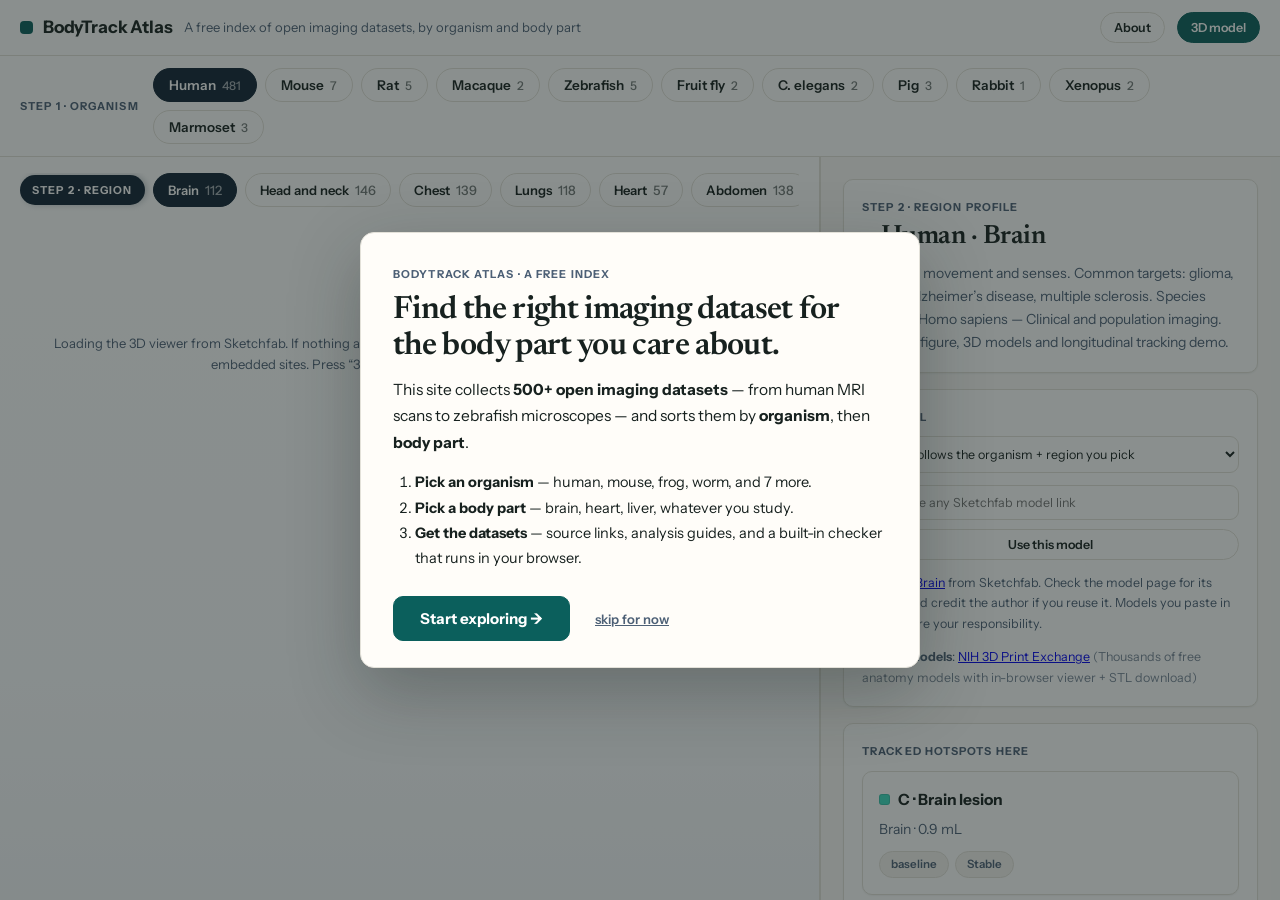
==== index.html @ 2758f4ba "Welcome intro with Next flow + de-AI design: flat paper theme, no glass/glow, plain-language copy" ====
<!DOCTYPE html>
<html lang="en">
<head>
<meta charset="utf-8">
<meta name="viewport" content="width=device-width, initial-scale=1, viewport-fit=cover">
<title>BodyTrack Atlas — Cross-species anatomy-linked index of open imaging datasets</title>
<link rel="preconnect" href="https://fonts.googleapis.com">
<link rel="preconnect" href="https://fonts.gstatic.com" crossorigin>
<link href="https://fonts.googleapis.com/css2?family=Instrument+Sans:wght@400;500;600;700&family=Newsreader:opsz,wght@6..72,500;6..72,600&display=swap" rel="stylesheet">
<style>
:root{--bg:#faf9f7;--panel:#ffffff;--panel-2:#f4f3ef;--ink:#17211f;--muted:#4d6076;--line:#e3e1d9;--line-soft:#efeee8;--a:#0b5f5c;--a-dark:#084745;--amb:#b45309;--amb-bg:#fef3e6;--glass:#ffffff;--shadow:0 1px 2px rgba(20,30,28,.06);--radius:10px;color-scheme:light;box-sizing:border-box}
*{box-sizing:border-box}html,body{height:100%}
body{margin:0;background:var(--bg);color:var(--ink);font:400 15px/1.65 "Instrument Sans",system-ui,-apple-system,sans-serif;-webkit-font-smoothing:antialiased;padding-top:env(safe-area-inset-top,0px);padding-bottom:env(safe-area-inset-bottom,0px)}
.app{height:100%;display:grid;grid-template-columns:minmax(0,1fr) 460px;grid-template-rows:auto auto minmax(0,1fr);grid-template-areas:"bar bar" "org org" "stage side"}
.orgbar{grid-area:org;display:flex;gap:14px;align-items:center;padding:12px 20px;background:var(--panel);border-bottom:1px solid var(--line);overflow-x:auto}
.orgLab{font-size:11px;font-weight:700;letter-spacing:.1em;text-transform:uppercase;color:var(--muted);white-space:nowrap}
.orgBtns{display:flex;gap:8px;flex-wrap:wrap}
.orgBtns button{font-size:13.5px;padding:8px 15px}
.orgBtns button i{font-style:normal;opacity:.6;margin-left:6px;font-weight:500;font-size:12px}
.orgBtns button[aria-pressed="true"]{background:#102334;color:#fff;border-color:#102334}
.bar{grid-area:bar;display:flex;align-items:center;gap:12px;padding:12px 20px;border-bottom:1px solid var(--line);background:var(--panel)}
.logo{display:flex;align-items:center;gap:10px;font-weight:700;font-size:1.08rem;letter-spacing:-.01em}
.orb{width:13px;height:13px;border-radius:4px;background:var(--a)}
.sub{color:var(--muted);font-size:13px}.sp{flex:1}
button,select,input,textarea{font:600 12.5px "Instrument Sans",sans-serif;color:var(--ink)}
button{border:1px solid var(--line);background:#fff;padding:7px 13px;border-radius:999px;cursor:pointer;box-shadow:none;transition:border-color .15s,background .15s,box-shadow .15s}
button:hover{border-color:var(--a);box-shadow:0 1px 4px rgba(14,124,123,.15)}button[aria-pressed="true"]{background:var(--a);color:#fff;border-color:var(--a)}
button:focus-visible,input:focus-visible,select:focus-visible,summary:focus-visible{outline:2px solid var(--a);outline-offset:2px}
.stage{grid-area:stage;position:relative;min-height:0;background:linear-gradient(180deg,#ffffff 0%,#fbfcfe 70%,#f4f6f9 100%);border-right:1px solid var(--line)}
#gl{position:absolute;inset:0;width:100%;height:100%;display:block;cursor:grab;touch-action:none}
.hud{position:absolute;z-index:2;left:20px;right:20px;display:flex;gap:8px;flex-wrap:wrap;align-items:center}
.top{top:16px;flex-wrap:nowrap;overflow-x:auto;padding-bottom:6px;scrollbar-width:thin;-webkit-overflow-scrolling:touch}.bot{bottom:14px;color:var(--muted);font-size:12px;pointer-events:none}
.hud button{background:#fff;color:var(--ink);border-color:var(--line);font-size:13px;padding:8px 14px;flex:0 0 auto}.hud button[aria-pressed="true"]{background:#102334;color:#fff;border-color:#102334}
.hud button i{font-style:normal;opacity:.6;margin-left:6px;font-weight:500}
.hudLab{align-self:center;font-size:11px;font-weight:700;letter-spacing:.1em;text-transform:uppercase;color:#fff;background:#102334;border-radius:999px;padding:6px 12px;white-space:nowrap;flex:0 0 auto;position:sticky;left:0;z-index:1;box-shadow:2px 0 6px rgba(16,35,52,.25)}
#hov{position:absolute;z-index:2;pointer-events:none;background:#102334;border:1px solid #102334;border-radius:8px;padding:4px 10px;font-weight:600;font-size:12px;display:none;color:#fff;box-shadow:var(--shadow)}
.side{grid-area:side;overflow:auto;border-left:1px solid var(--line);background:var(--bg);padding:22px;display:flex;flex-direction:column;gap:16px}
.card{background:var(--panel);border:1px solid var(--line);border-radius:var(--radius);padding:18px;box-shadow:var(--shadow)}
h2{margin:0;font-size:1.65rem;font-family:"Newsreader",Georgia,serif;font-weight:600;letter-spacing:-.02em;line-height:1.2}.card h3{margin:0 0 10px;font-size:11px;letter-spacing:.1em;text-transform:uppercase;color:var(--muted);font-weight:700}
#rd{margin:8px 0 0;color:var(--muted);font-size:14px;line-height:1.65}
.sw{display:inline-block;width:11px;height:11px;border-radius:3px;margin-right:8px;box-shadow:inset 0 0 0 1px rgba(0,0,0,.12)}
input[type=search],input[type=text],select,textarea{width:100%;background:#fff;border:1px solid var(--line);border-radius:9px;padding:9px 12px;font-weight:400;box-shadow:none}
input[type=search]:focus,input[type=text]:focus,select:focus,textarea:focus{border-color:var(--a)}
.ds{border:1px solid var(--line);border-radius:var(--radius);padding:16px;background:var(--panel);box-shadow:var(--shadow)}
.ds b{font-size:15.5px;letter-spacing:-.01em;line-height:1.4}.ds a{color:var(--a-dark);font-weight:600;font-size:13px;margin-left:8px;text-decoration:none;border-bottom:1px solid rgba(14,124,123,.3)}
.ds a:hover{border-bottom-color:var(--a-dark)}
.ds p{margin:6px 0 0;font-size:14px;color:var(--muted);line-height:1.6}
.tg{display:flex;gap:6px;flex-wrap:wrap;margin-top:10px}
.tg span{font-size:11.5px;font-weight:600;border:1px solid var(--line);background:var(--panel-2);border-radius:999px;padding:3px 11px;color:var(--muted)}
.tg span.me{border-color:var(--amb);color:var(--amb);background:var(--amb-bg)}
.empty{color:var(--muted);padding:10px 2px;font-size:13.5px}
details summary{cursor:pointer;font-weight:700;font-size:14.5px}
.f{display:grid;gap:9px;margin-top:12px}
.note{font-size:12.5px;color:var(--muted);line-height:1.65}
summary:hover{color:var(--a-dark)}.hh{margin:6px 0 0;font-size:12px;letter-spacing:.1em;text-transform:uppercase;color:var(--muted);font-weight:700}
.kp{bottom:84px}.kpi{background:#fff;border:1px solid var(--line);border-radius:11px;padding:9px 14px;min-width:104px;box-shadow:var(--shadow)}.kpi b{display:block;font-size:1.25rem;line-height:1.2;letter-spacing:-.02em;font-variant-numeric:tabular-nums}.kpi span{font-size:10px;color:var(--muted);text-transform:uppercase;letter-spacing:.07em;font-weight:600}
.tlb{position:absolute;z-index:2;left:20px;right:20px;bottom:16px;display:flex;gap:14px;align-items:center;background:#fff;border:1px solid var(--line);border-radius:14px;padding:12px 16px;box-shadow:var(--shadow)}
.tlb .sl{flex:1}.tlb input{width:100%;accent-color:var(--a)}.tlb b{min-width:190px;font-size:12.5px;font-weight:600;font-variant-numeric:tabular-nums}
.ev{position:relative;height:8px}.ev i{position:absolute;top:0;width:2px;height:8px;background:var(--amb);transform:translateX(-1px);border-radius:1px}
.alr{border-left:3px solid var(--amb);background:var(--amb-bg);border-radius:0 8px 8px 0;padding:8px 12px;margin:6px 0;font-size:13px;line-height:1.55}
@media(max-width:900px){html,body{height:auto}.kp{bottom:84px}.tlb b{min-width:90px}.app{height:auto;grid-template-columns:1fr;grid-template-rows:auto;grid-template-areas:"bar" "org" "stage" "side"}.stage{height:70vw;min-height:340px}.side{border-left:0}.orgbar{padding:10px 14px}}
#gl{cursor:default;touch-action:manipulation;inset:auto;left:0;top:116px;height:calc(100% - 196px)}
.kp{left:auto;top:116px;bottom:auto;flex-direction:column;width:124px}
@media(max-width:900px){.stage{height:auto;min-height:880px}.sub{display:none}.kp{left:16px;right:16px;top:auto;bottom:80px;flex-direction:row;width:auto}#gl{top:236px;height:calc(100% - 410px)}}
.b{fill:url(#sk);stroke:#8a5f4a;stroke-width:1.4;cursor:pointer;transition:filter .15s}.b.h{stroke:var(--c);stroke-width:2.5}.b.s{stroke:var(--c);stroke-width:3.2;filter:drop-shadow(0 2px 8px rgba(16,35,52,.25))}
.o{stroke:#102334;stroke-opacity:.28;stroke-width:1.1;cursor:pointer;transition:opacity .15s}.o.dim{opacity:.25}.o.h{stroke-opacity:.7}.o.s{stroke-opacity:.9;stroke-width:2;filter:drop-shadow(0 2px 6px rgba(16,35,52,.25))}
.noskin .b{fill-opacity:.08;stroke-opacity:.45}.hl{animation:pl 1.6s ease-in-out infinite;transform-box:fill-box;transform-origin:center}@keyframes pl{50%{transform:scale(1.3)}}
.bar{flex-wrap:wrap}.r{display:none}.back .r{display:inline}.back .f{display:none}#mu,#bn,#rb{display:none}.mus #mu,.bone #bn,.bone #rb{display:inline}.noorg #org{display:none}.noorg:not(.bone) #sp{display:none}
.mus .b,.bone .b{fill-opacity:.1;stroke-opacity:.5}.mus .hf,.bone .hf{opacity:.12}
.m{fill:url(#mg);stroke:#8a3a34;stroke-width:1;cursor:pointer}.e{fill:url(#bg);stroke:#9a9178;stroke-width:1;cursor:pointer}.e.l{fill:none;stroke:#cfc8b0}
.m.h,.e.h{stroke:var(--c)}.m.s,.e.s{stroke:var(--c);filter:drop-shadow(0 2px 6px rgba(16,35,52,.25))}
.app.is3d #gl,.app.is3d .kp,.app.is3d .tlb,.app.is3d #bTint,.app.is3d #bMus,.app.is3d #bBone,.app.is3d #bOrg,.app.is3d #bBack,.app.is3d #bPin{display:none}
#v3,#v3m{position:absolute;left:0;top:116px;width:100%;height:calc(100% - 130px);display:none}#v3{border:0;background:transparent}.v3m{color:var(--muted);text-align:center;padding:60px 30px;font-size:13px}.app.is3d #v3,.app.is3d #v3m{display:block}
@media(max-width:900px){#v3,#v3m{top:236px;height:calc(100% - 250px)}}
.introWrap{position:fixed;inset:0;z-index:60;background:rgba(23,33,31,.5);display:none;align-items:center;justify-content:center;padding:20px}
.introWrap.open{display:flex}
.intro{background:#fffdf9;border:1px solid var(--line);border-radius:14px;max-width:560px;width:100%;max-height:88vh;overflow:auto;padding:32px 32px 26px;box-shadow:0 24px 70px rgba(23,33,31,.3)}
.intro h1{font-family:"Newsreader",Georgia,serif;font-size:2rem;margin:8px 0 12px;letter-spacing:-.02em;line-height:1.15;font-weight:600}
.intro p{font-size:15.5px;line-height:1.7;margin:0 0 10px}
.intro ol{margin:14px 0 0;padding-left:22px;font-size:14.5px;line-height:1.75}
.introBtn{margin-top:24px;font-size:15px;font-weight:700;padding:12px 26px;background:var(--a);color:#fff;border:1px solid var(--a);border-radius:10px;cursor:pointer}
.introBtn:hover{background:var(--a-dark)}
.introSkip{margin-left:12px;font-size:13px;color:var(--muted);background:none;border:none;cursor:pointer;text-decoration:underline}
.wbWrap{position:fixed;inset:0;z-index:50;background:rgba(16,35,52,.45);display:none;align-items:center;justify-content:center;padding:20px}
.wbWrap.open{display:flex}
.wb{background:#fff;border:1px solid var(--line);border-radius:16px;max-width:760px;width:100%;max-height:88vh;overflow:auto;box-shadow:0 20px 60px rgba(16,35,52,.3)}
.wbHead{position:sticky;top:0;background:#fff;border-bottom:1px solid var(--line);padding:16px 20px;display:flex;gap:12px;align-items:flex-start}
.wbHead h2{font-size:1.3rem;margin:0;font-family:"Newsreader",Georgia,serif;letter-spacing:-.01em}
.wbBody{padding:18px 20px;display:grid;gap:14px}
.meta{width:100%;border-collapse:collapse;font-size:13px}
.meta th{text-align:left;color:var(--muted);font-weight:700;font-size:10.5px;text-transform:uppercase;letter-spacing:.08em;padding:6px 8px;border-bottom:1px solid var(--line-soft);width:130px;vertical-align:top}
.meta td{padding:6px 8px;border-bottom:1px solid var(--line-soft)}
.btnRow{display:flex;gap:8px;flex-wrap:wrap}
.btnSm{font-size:12.5px;padding:8px 14px;border-radius:999px}
.btnPrimary{background:var(--a);color:#fff;border-color:var(--a);font-weight:700}
.btnPrimary:hover{background:var(--a-dark);border-color:var(--a-dark);box-shadow:0 2px 8px rgba(14,124,123,.3)}
.pipe{background:var(--panel-2);border:1px solid var(--line);border-radius:10px;padding:12px 14px;font-size:13px;line-height:1.6}
.pipe ol{margin:6px 0 0;padding-left:18px}
#histCanvas{width:100%;height:120px;border:1px solid var(--line);border-radius:8px;background:#fff}
.statGrid{display:grid;grid-template-columns:repeat(4,1fr);gap:8px;margin-top:10px}
.statGrid .s{border:1px solid var(--line);border-radius:10px;padding:8px 10px;background:var(--panel-2)}
.statGrid .s b{display:block;font-size:1.1rem;letter-spacing:-.02em;font-variant-numeric:tabular-nums}
.statGrid .s span{font-size:10px;color:var(--muted);text-transform:uppercase;letter-spacing:.06em;font-weight:700}
#orgMsg{display:none;margin:0 20px;background:#fff;border:1px solid var(--line);border-radius:12px;padding:12px 14px;font-size:13px;box-shadow:var(--shadow);position:absolute;z-index:3;left:0;right:0;top:64px}
.nohuman #gl{display:none}
@media(max-width:600px){.statGrid{grid-template-columns:repeat(2,1fr)}}
</style>
</head>
<body>
<div class="introWrap open" id="introWrap" role="dialog" aria-modal="true" aria-label="About this site"><div class="intro">
<div class="orgLab">BodyTrack Atlas · a free index</div>
<h1>Find the right imaging dataset for the body part you care about.</h1>
<p>This site collects <b>500+ open imaging datasets</b> — from human MRI scans to zebrafish microscopes — and sorts them by <b>organism</b>, then <b>body part</b>.</p>
<ol>
<li><b>Pick an organism</b> — human, mouse, frog, worm, and 7 more.</li>
<li><b>Pick a body part</b> — brain, heart, liver, whatever you study.</li>
<li><b>Get the datasets</b> — source links, analysis guides, and a built-in checker that runs in your browser.</li>
</ol>
<button class="introBtn" id="introNext">Start exploring →</button><button class="introSkip" id="introSkip">skip for now</button>
</div></div>
<div class="app is3d">
 <header class="bar"><div class="logo"><span class="orb"></span>BodyTrack Atlas</div><span class="sub">A free index of open imaging datasets, by organism and body part</span><div class="sp"></div><button id="bAbout">About</button><button id="b3d" aria-pressed="true">3D model</button><button id="bPin" aria-pressed="true">Hotspots</button><button id="bTint" aria-pressed="true">Skin</button><button id="bMus" aria-pressed="false">Muscles</button><button id="bBone" aria-pressed="false">Skeleton</button><button id="bOrg" aria-pressed="true">Organs</button><button id="bBack" aria-pressed="false">Back view</button></header>
 <nav class="orgbar" aria-label="Choose organism"><span class="orgLab">Step 1 · Organism</span><div class="orgBtns" id="orgBtns" role="group" aria-label="Organisms"></div></nav>
 <section class="stage">
  <svg id="gl" viewBox="-10 0 420 880" preserveAspectRatio="xMidYMid meet" role="img" aria-label="Human body, front or back view, with skin, muscle, skeleton and organ layers. Click the head, chest, abdomen, pelvis, arms, legs or an organ to list its datasets. The buttons above offer the same choice."><defs><linearGradient id="sk" x1="0" x2="1"><stop offset="0" stop-color="#a97c63"/><stop offset=".5" stop-color="#d9b295"/><stop offset="1" stop-color="#a97c63"/></linearGradient><linearGradient id="mg" x1="0" x2="1"><stop offset="0" stop-color="#8f3a35"/><stop offset=".5" stop-color="#cf6c62"/><stop offset="1" stop-color="#8f3a35"/></linearGradient><linearGradient id="bg" x1="0" x2="1"><stop offset="0" stop-color="#bfb598"/><stop offset=".5" stop-color="#f4eedb"/><stop offset="1" stop-color="#bfb598"/></linearGradient></defs><g id="skin"><path class="b" data-k="legs" d="M136 452C130 520 138 590 148 646L195 646C197 590 200 520 199 482Z"/><path class="b" data-k="legs" d="M136 452C130 520 138 590 148 646L195 646C197 590 200 520 199 482Z" transform="translate(400 0) scale(-1 1)"/><path class="b" data-k="legs" d="M148 646C138 690 146 740 160 806L184 806C192 745 196 690 195 646Z"/><path class="b" data-k="legs" d="M148 646C138 690 146 740 160 806L184 806C192 745 196 690 195 646Z" transform="translate(400 0) scale(-1 1)"/><path class="b" data-k="legs" d="M158 806L185 806L189 834C197 848 192 858 178 860L142 860C136 850 150 838 156 830Z"/><path class="b" data-k="legs" d="M158 806L185 806L189 834C197 848 192 858 178 860L142 860C136 850 150 838 156 830Z" transform="translate(400 0) scale(-1 1)"/><path class="b" data-k="arms" d="M144 170C122 164 110 180 108 205C106 240 100 275 96 306L123 314C128 282 135 246 141 214Z"/><path class="b" data-k="arms" d="M144 170C122 164 110 180 108 205C106 240 100 275 96 306L123 314C128 282 135 246 141 214Z" transform="translate(400 0) scale(-1 1)"/><path class="b" data-k="arms" d="M96 306L123 314C125 350 127 388 130 424L104 428C96 388 93 346 96 306Z"/><path class="b" data-k="arms" d="M96 306L123 314C125 350 127 388 130 424L104 428C96 388 93 346 96 306Z" transform="translate(400 0) scale(-1 1)"/><path class="b" data-k="arms" d="M104 428L130 424C136 452 136 474 128 494L110 498C98 478 98 452 104 428Z"/><path class="b" data-k="arms" d="M104 428L130 424C136 452 136 474 128 494L110 498C98 478 98 452 104 428Z" transform="translate(400 0) scale(-1 1)"/><path class="b" data-k="chest" d="M142 166Q200 150 258 166C274 200 270 252 262 292Q258 318 254 336L146 336Q142 318 138 292C130 252 126 200 142 166Z"/><path class="b" data-k="abdomen" d="M146 336Q152 366 150 396L250 396Q248 366 254 336Z"/><path class="b" data-k="pelvis" d="M150 396L250 396C270 418 268 452 258 470L200 492L142 470C132 452 130 418 150 396Z"/><path class="b" data-k="head" d="M185 108L185 152Q172 160 140 168L260 168Q228 160 215 152L215 108Z"/><path class="b" data-k="head" d="M200 18C228 18 240 44 240 70C240 100 224 122 200 122C176 122 160 100 160 70C160 44 172 18 200 18Z"/><path class="b" data-k="head" d="M161 68C150 64 148 90 162 96Z"/><path class="b" data-k="head" d="M161 68C150 64 148 90 162 96Z" transform="translate(400 0) scale(-1 1)"/></g><g class="hf" pointer-events="none"><path class="f" fill="#3a2a22" d="M160 64C156 30 176 12 200 12C224 12 244 30 240 64C232 44 218 36 200 36C182 36 168 44 160 64Z"/><path class="r" fill="#3a2a22" d="M160 64C156 30 176 12 200 12C224 12 244 30 240 64C240 90 226 102 200 102C174 102 160 90 160 64Z"/><g class="f" stroke="#4a3426" fill="none" stroke-width="2" stroke-linecap="round"><ellipse cx="186" cy="86" rx="5" ry="2.5" fill="#3a2a22"/><ellipse cx="214" cy="86" rx="5" ry="2.5" fill="#3a2a22"/><path d="M200 90V102M193 104Q200 108 207 104M188 114Q200 119 212 114"/><circle cx="200" cy="414" r="2.5"/></g></g><g pointer-events="none" fill="none" stroke="#6b4a38" stroke-width="1.4" stroke-linecap="round"><path d="M112 476L111 495M118 478L118 497M124 476L125 494"/><path d="M112 476L111 495M118 478L118 497M124 476L125 494" transform="translate(400 0) scale(-1 1)"/></g><g id="mu"><path class="m" data-k="arms" d="M144 170C124 164 110 178 108 206C118 214 130 206 140 190Z"/><path class="m" data-k="arms" d="M144 170C124 164 110 178 108 206C118 214 130 206 140 190Z" transform="translate(400 0) scale(-1 1)"/><path class="m" data-k="arms" d="M138 204C122 208 112 248 104 292L122 298C130 262 136 232 138 204Z"/><path class="m" data-k="arms" d="M138 204C122 208 112 248 104 292L122 298C130 262 136 232 138 204Z" transform="translate(400 0) scale(-1 1)"/><path class="m" data-k="arms" d="M100 314C98 350 104 390 110 418L124 420C126 388 126 350 122 318Z"/><path class="m" data-k="arms" d="M100 314C98 350 104 390 110 418L124 420C126 388 126 350 122 318Z" transform="translate(400 0) scale(-1 1)"/><g class="f"><path class="m" data-k="chest" d="M200 176C176 170 150 176 142 200C146 226 176 236 200 230Z"/><path class="m" data-k="chest" d="M200 176C176 170 150 176 142 200C146 226 176 236 200 230Z" transform="translate(400 0) scale(-1 1)"/><path class="m" data-k="abdomen" d="M189 300h10v22h-10zM189 326h10v22h-10zM189 352h10v22h-10zM189 378h10v18h-10z"/><path class="m" data-k="abdomen" d="M189 300h10v22h-10zM189 326h10v22h-10zM189 352h10v22h-10zM189 378h10v18h-10z" transform="translate(400 0) scale(-1 1)"/><path class="m" data-k="abdomen" d="M148 296C144 330 148 372 154 394L184 394C186 360 186 330 184 300Z"/><path class="m" data-k="abdomen" d="M148 296C144 330 148 372 154 394L184 394C186 360 186 330 184 300Z" transform="translate(400 0) scale(-1 1)"/><path class="m" data-k="legs" d="M142 470C138 530 144 590 152 636L188 636C190 590 194 530 194 494Z"/><path class="m" data-k="legs" d="M142 470C138 530 144 590 152 636L188 636C190 590 194 530 194 494Z" transform="translate(400 0) scale(-1 1)"/><path class="m" data-k="legs" d="M152 656C148 700 154 760 164 800L180 800C188 760 192 700 190 656Z"/><path class="m" data-k="legs" d="M152 656C148 700 154 760 164 800L180 800C188 760 192 700 190 656Z" transform="translate(400 0) scale(-1 1)"/><path class="m" data-k="head" d="M186 112L180 150L194 164L196 130Z"/><path class="m" data-k="head" d="M186 112L180 150L194 164L196 130Z" transform="translate(400 0) scale(-1 1)"/></g><g class="r"><path class="m" data-k="chest" d="M200 130C186 150 160 164 144 172C150 200 172 240 200 262C228 240 250 200 256 172C240 164 214 150 200 130Z"/><path class="m" data-k="chest" d="M144 212C140 260 150 316 180 360L200 360L200 266C172 254 154 236 144 212Z"/><path class="m" data-k="chest" d="M144 212C140 260 150 316 180 360L200 360L200 266C172 254 154 236 144 212Z" transform="translate(400 0) scale(-1 1)"/><path class="m" data-k="pelvis" d="M200 420C180 410 150 416 142 440C142 470 170 488 200 480Z"/><path class="m" data-k="pelvis" d="M200 420C180 410 150 416 142 440C142 470 170 488 200 480Z" transform="translate(400 0) scale(-1 1)"/><path class="m" data-k="legs" d="M142 470C138 530 144 590 152 636L188 636C190 590 194 530 194 494Z"/><path class="m" data-k="legs" d="M142 470C138 530 144 590 152 636L188 636C190 590 194 530 194 494Z" transform="translate(400 0) scale(-1 1)"/><path class="m" data-k="legs" d="M150 656C140 700 148 750 160 790L184 790C194 750 196 700 192 656Z"/><path class="m" data-k="legs" d="M150 656C140 700 148 750 160 790L184 790C194 750 196 700 192 656Z" transform="translate(400 0) scale(-1 1)"/></g></g><g id="bn"><path class="e" data-k="head" d="M170 64C168 36 184 28 200 28C216 28 232 36 230 64C230 80 224 94 214 104L186 104C176 94 170 80 170 64Z"/><g class="f" pointer-events="none"><circle cx="188" cy="80" r="5" fill="#2b2b2b"/><circle cx="212" cy="80" r="5" fill="#2b2b2b"/><path d="M200 86l-3 9h6zM190 100h20" fill="#2b2b2b" stroke="#2b2b2b"/></g><path class="e" data-k="pelvis" d="M200 398C176 392 146 398 138 424C140 446 156 452 170 450C176 440 186 430 200 428Z"/><path class="e" data-k="pelvis" d="M200 398C176 392 146 398 138 424C140 446 156 452 170 450C176 440 186 430 200 428Z" transform="translate(400 0) scale(-1 1)"/><path class="e l" data-k="arms" d="M129 182L108 306" style="stroke-width:9"/><path class="e l" data-k="arms" d="M129 182L108 306" style="stroke-width:9" transform="translate(400 0) scale(-1 1)"/><path class="e l" data-k="arms" d="M108 314L117 424" style="stroke-width:8"/><path class="e l" data-k="arms" d="M108 314L117 424" style="stroke-width:8" transform="translate(400 0) scale(-1 1)"/><path class="e l" data-k="arms" d="M112 432L109 492M118 432L118 496M124 430L127 494" style="stroke-width:3"/><path class="e l" data-k="arms" d="M112 432L109 492M118 432L118 496M124 430L127 494" style="stroke-width:3" transform="translate(400 0) scale(-1 1)"/><path class="e l" data-k="legs" d="M162 470L171 648" style="stroke-width:12"/><path class="e l" data-k="legs" d="M162 470L171 648" style="stroke-width:12" transform="translate(400 0) scale(-1 1)"/><path class="e l" data-k="legs" d="M171 654L172 806" style="stroke-width:9"/><path class="e l" data-k="legs" d="M171 654L172 806" style="stroke-width:9" transform="translate(400 0) scale(-1 1)"/><path class="e l" data-k="legs" d="M160 812L158 852M170 812L170 856M180 812L184 850" style="stroke-width:4"/><path class="e l" data-k="legs" d="M160 812L158 852M170 812L170 856M180 812L184 850" style="stroke-width:4" transform="translate(400 0) scale(-1 1)"/><g class="r"><path class="e" data-k="chest" d="M150 186L184 192L178 236L152 216Z"/><path class="e" data-k="chest" d="M150 186L184 192L178 236L152 216Z" transform="translate(400 0) scale(-1 1)"/></g></g><g id="sp"><rect x="193" y="158" width="14" height="10" rx="4" class="o" data-k="spine" fill="#e8e2d0"/><rect x="193" y="170" width="14" height="10" rx="4" class="o" data-k="spine" fill="#e8e2d0"/><rect x="193" y="183" width="14" height="10" rx="4" class="o" data-k="spine" fill="#e8e2d0"/><rect x="193" y="195" width="14" height="10" rx="4" class="o" data-k="spine" fill="#e8e2d0"/><rect x="193" y="208" width="14" height="10" rx="4" class="o" data-k="spine" fill="#e8e2d0"/><rect x="193" y="220" width="14" height="10" rx="4" class="o" data-k="spine" fill="#e8e2d0"/><rect x="193" y="233" width="14" height="10" rx="4" class="o" data-k="spine" fill="#e8e2d0"/><rect x="193" y="245" width="14" height="10" rx="4" class="o" data-k="spine" fill="#e8e2d0"/><rect x="193" y="258" width="14" height="10" rx="4" class="o" data-k="spine" fill="#e8e2d0"/><rect x="193" y="270" width="14" height="10" rx="4" class="o" data-k="spine" fill="#e8e2d0"/><rect x="193" y="283" width="14" height="10" rx="4" class="o" data-k="spine" fill="#e8e2d0"/><rect x="193" y="295" width="14" height="10" rx="4" class="o" data-k="spine" fill="#e8e2d0"/><rect x="193" y="308" width="14" height="10" rx="4" class="o" data-k="spine" fill="#e8e2d0"/><rect x="193" y="320" width="14" height="10" rx="4" class="o" data-k="spine" fill="#e8e2d0"/><rect x="193" y="333" width="14" height="10" rx="4" class="o" data-k="spine" fill="#e8e2d0"/><rect x="193" y="345" width="14" height="10" rx="4" class="o" data-k="spine" fill="#e8e2d0"/><rect x="193" y="358" width="14" height="10" rx="4" class="o" data-k="spine" fill="#e8e2d0"/><rect x="193" y="370" width="14" height="10" rx="4" class="o" data-k="spine" fill="#e8e2d0"/><rect x="193" y="383" width="14" height="10" rx="4" class="o" data-k="spine" fill="#e8e2d0"/><rect x="193" y="395" width="14" height="10" rx="4" class="o" data-k="spine" fill="#e8e2d0"/><rect x="193" y="408" width="14" height="10" rx="4" class="o" data-k="spine" fill="#e8e2d0"/><rect x="193" y="420" width="14" height="10" rx="4" class="o" data-k="spine" fill="#e8e2d0"/><rect x="193" y="433" width="14" height="10" rx="4" class="o" data-k="spine" fill="#e8e2d0"/><rect x="193" y="445" width="14" height="10" rx="4" class="o" data-k="spine" fill="#e8e2d0"/><rect x="194" y="110" width="12" height="9" rx="4" class="o" data-k="spine" fill="#e8e2d0"/><rect x="194" y="121" width="12" height="9" rx="4" class="o" data-k="spine" fill="#e8e2d0"/><rect x="194" y="132" width="12" height="9" rx="4" class="o" data-k="spine" fill="#e8e2d0"/><rect x="194" y="143" width="12" height="9" rx="4" class="o" data-k="spine" fill="#e8e2d0"/></g><g id="org"><path class="o" data-k="brain" d="M200 30C176 28 170 50 175 64C190 70 210 70 225 64C230 50 224 28 200 30Z" fill="#b79cff"/><path class="o" data-k="lungs" d="M195 188C172 184 148 204 146 254C145 288 168 300 193 292Z" fill="#6ec6ff"/><path class="o" data-k="lungs" d="M195 188C172 184 148 204 146 254C145 288 168 300 193 292Z" fill="#6ec6ff" transform="translate(400 0) scale(-1 1)"/><path class="o" data-k="heart" d="M216 232C200 222 186 242 200 266L216 294L234 266C244 242 230 224 216 232Z" fill="#ff7a8a"/><path class="o" data-k="liver" d="M148 306C170 298 206 304 216 312C214 336 190 354 160 348C148 338 144 320 148 306Z" fill="#e0a15c"/><path class="o" data-k="stomach" d="M222 304C250 298 258 330 242 350C228 360 214 346 218 330Z" fill="#ffcf6b"/><path class="o" data-k="kidneys" d="M164 358C152 360 150 384 162 392C172 390 174 366 164 358Z" fill="#7bd88f"/><path class="o" data-k="kidneys" d="M164 358C152 360 150 384 162 392C172 390 174 366 164 358Z" fill="#7bd88f" transform="translate(400 0) scale(-1 1)"/><path class="o" data-k="intestines" d="M160 388Q200 374 240 388Q254 424 230 446Q200 458 170 446Q146 424 160 388Z" fill="#f4a6c6"/><circle class="o" data-k="joints" cx="130" cy="176" r="9" fill="#cfd8e3"/><circle class="o" data-k="joints" cx="270" cy="176" r="9" fill="#cfd8e3"/><circle class="o" data-k="joints" cx="114" cy="310" r="7" fill="#cfd8e3"/><circle class="o" data-k="joints" cx="286" cy="310" r="7" fill="#cfd8e3"/><circle class="o" data-k="joints" cx="162" cy="468" r="9" fill="#cfd8e3"/><circle class="o" data-k="joints" cx="238" cy="468" r="9" fill="#cfd8e3"/><circle class="o" data-k="joints" cx="171" cy="650" r="10" fill="#cfd8e3"/><circle class="o" data-k="joints" cx="229" cy="650" r="10" fill="#cfd8e3"/><circle class="o" data-k="joints" cx="171" cy="808" r="6" fill="#cfd8e3"/><circle class="o" data-k="joints" cx="229" cy="808" r="6" fill="#cfd8e3"/></g><g id="rb"><path class="e l" data-k="chest" d="M198 196 C172 190 152 200 150 226" style="stroke-width:3.2"/><path class="e l" data-k="chest" d="M198 196 C172 190 152 200 150 226" style="stroke-width:3.2" transform="translate(400 0) scale(-1 1)"/><path class="e l" data-k="chest" d="M198 210 C172 204 152 214 150 240" style="stroke-width:3.2"/><path class="e l" data-k="chest" d="M198 210 C172 204 152 214 150 240" style="stroke-width:3.2" transform="translate(400 0) scale(-1 1)"/><path class="e l" data-k="chest" d="M198 224 C172 218 152 228 150 254" style="stroke-width:3.2"/><path class="e l" data-k="chest" d="M198 224 C172 218 152 228 150 254" style="stroke-width:3.2" transform="translate(400 0) scale(-1 1)"/><path class="e l" data-k="chest" d="M198 238 C172 232 152 242 150 268" style="stroke-width:3.2"/><path class="e l" data-k="chest" d="M198 238 C172 232 152 242 150 268" style="stroke-width:3.2" transform="translate(400 0) scale(-1 1)"/><path class="e l" data-k="chest" d="M198 252 C172 246 152 256 150 282" style="stroke-width:3.2"/><path class="e l" data-k="chest" d="M198 252 C172 246 152 256 150 282" style="stroke-width:3.2" transform="translate(400 0) scale(-1 1)"/><path class="e l" data-k="chest" d="M198 266 C172 260 152 270 150 296" style="stroke-width:3.2"/><path class="e l" data-k="chest" d="M198 266 C172 260 152 270 150 296" style="stroke-width:3.2" transform="translate(400 0) scale(-1 1)"/><path class="e l" data-k="chest" d="M198 280 C172 274 152 284 150 310" style="stroke-width:3.2"/><path class="e l" data-k="chest" d="M198 280 C172 274 152 284 150 310" style="stroke-width:3.2" transform="translate(400 0) scale(-1 1)"/><path class="e" data-k="chest" d="M196 178h8v62h-8z"/><path class="e l" data-k="chest" d="M200 176Q172 168 146 176" style="stroke-width:5"/><path class="e l" data-k="chest" d="M200 176Q172 168 146 176" style="stroke-width:5" transform="translate(400 0) scale(-1 1)"/></g><g id="pins"></g></svg>
   <div class="hud top" id="chips" role="group" aria-label="Body parts"></div>
   <div id="orgMsg" role="status"></div>
  <div id="v3m" class="v3m">Loading the 3D viewer from Sketchfab. If nothing appears, you may be offline, or this page may not be allowed to show embedded sites. Press “3D model” above to switch to the drawing.</div><iframe id="v3" title="Interactive 3D anatomy model" allow="autoplay; fullscreen; xr-spatial-tracking" allowfullscreen referrerpolicy="no-referrer"></iframe>
  <div id="hov"></div>
  <div class="hud kp" id="kp"></div>
  <div class="tlb"><button id="pl" aria-pressed="false">Play</button><div class="sl"><input type="range" id="tm" min="0" max="5" value="0" aria-label="Follow-up scan"><div class="ev" id="ev"></div></div><b id="tmL"></b></div>
 </section>
 <aside class="side">
   <div class="card"><div style="font-size:11px;letter-spacing:.1em;text-transform:uppercase;color:var(--muted);font-weight:700;margin-bottom:6px">Step 2 · Region profile</div><h2 id="rn"></h2><p id="rd"></p></div>
  <div class="card" id="mc"><h3>3D model</h3><select id="mSel" aria-label="3D model"><option value="auto">Auto: follows the body part you pick</option><option value="mus">Muscles</option><option value="skel">Skeleton</option><option value="brain">Brain</option><option value="head">Head</option><option value="chest">Chest ribcage</option><option value="lungs">Lungs</option><option value="heart">Heart</option><option value="abdomen">Abdomen and digestive system</option><option value="liver">Liver</option><option value="stomach">Pancreas and spleen</option><option value="kidneys">Kidney</option><option value="intestines">Intestines</option><option value="spine">Spine</option><option value="joints">Knee joint</option><option value="pelvis">Pelvis</option><option value="arms">Arm</option><option value="legs">Leg bones</option></select>
   <div class="f"><input type="text" id="mU" placeholder="Or paste any Sketchfab model link" aria-label="Sketchfab model link"><button id="mB">Use this model</button></div><p class="note" id="mT"></p><div id="orgView"></div></div>
  <div class="card"><h3>Tracked hotspots here</h3><div id="hs" style="display:flex;flex-direction:column;gap:8px"></div></div>
  <div class="card"><h3>Alerts for this scan</h3><div id="al"></div></div>
   <h3 class="hh">Datasets for this body part</h3>
   <div class="card" id="db"><h3>Step 3 · Datasets — analyse in place</h3><div id="stats"><div class="empty">Loading collection stats…</div></div><div class="btnRow" style="margin-top:10px"><button class="btnSm" id="expCsv">Export CSV</button><button class="btnSm" id="expJson">Export JSON</button></div><p class="note" style="margin:8px 0 0">Every entry below has a verified source link plus an <b>Analyse</b> panel: mirrors, viewer handoff, suggested pipeline, citation, and a built-in image/CSV analyser that runs fully in your browser.</p></div>
   <input type="search" id="q" placeholder="Filter by name, modality or condition" aria-label="Filter datasets">
  <div id="dl" style="display:flex;flex-direction:column;gap:10px" aria-live="polite"></div>
  <details class="card"><summary>Add your own dataset</summary>
   <div class="f">
    <input type="text" id="aN" placeholder="Dataset name" aria-label="Dataset name">
    <input type="text" id="aM" placeholder="Modality, e.g. MRI T1, CT, fMRI" aria-label="Modality">
    <input type="text" id="aU" placeholder="Link (optional)" aria-label="Link">
    <textarea id="aT" rows="2" placeholder="Notes: condition, size, format, licence" aria-label="Notes"></textarea>
    <select id="aR" aria-label="Region"></select>
    <button id="aB">Add to this region</button>
    <span class="note" id="aS"></span>
   </div>
  </details>
   <p class="note">The built-in list names well-known public datasets as starting points. Always check each source for current access terms and licence. Entries you add are saved in this browser.</p>
  </aside>
 </div>
 <div class="wbWrap" id="wbWrap" role="dialog" aria-modal="true" aria-label="Dataset workbench"><div class="wb"><div class="wbHead"><div style="flex:1"><div style="font-size:10.5px;letter-spacing:.1em;text-transform:uppercase;color:var(--muted);font-weight:700">Dataset workbench · analyse in place</div><h2 id="wbTitle"></h2></div><button id="wbClose" aria-label="Close">Close</button></div><div class="wbBody" id="wbBody"></div></div></div>

<script>
(function(){
const $=id=>document.getElementById(id);
const REG={
 all:{n:'Whole body',d:'Every dataset in the list, including whole-body collections.'},
 brain:{n:'Brain',c:0xb79cff,d:'Thinking, movement and senses. Common targets: glioma, stroke, Alzheimer’s disease, multiple sclerosis.'},
 lungs:{n:'Lungs',c:0x6ec6ff,d:'Breathing. Common targets: lung nodules and cancer, pneumonia, COVID-19, emphysema.'},
 heart:{n:'Heart',c:0xff7a8a,d:'Pumps blood. Common targets: cardiomyopathy, damage after a heart attack, pumping function.'},
 liver:{n:'Liver',c:0xe0a15c,d:'Filters blood and makes bile. Common targets: liver tumours, cirrhosis, fatty liver.'},
 stomach:{n:'Stomach and pancreas',c:0xffcf6b,d:'Digestion and blood sugar control. Common targets: pancreatic cancer, stomach disease.'},
 kidneys:{n:'Kidneys',c:0x7bd88f,d:'Filter waste from blood. Common targets: kidney tumours, cysts, chronic kidney disease.'},
 intestines:{n:'Intestines',c:0xf4a6c6,d:'Absorb nutrients. Common targets: colon polyps and cancer, Crohn’s disease.'},
 spine:{n:'Spine',c:0xe8e2d0,d:'Protects the spinal cord. Common targets: fractures, vertebra labelling, degenerative disease.'},
 joints:{n:'Joints and limbs',c:0xcfd8e3,d:'Knees, hips and shoulders. Common targets: osteoarthritis, fractures, ligament injuries.'},
 head:{n:'Head and neck',c:0xc9b8ff,k:['brain'],d:'Skull, face and neck, with the brain inside. Common targets: head injury, tumours, stroke, skull fractures.'},
 chest:{n:'Chest',c:0x8fd3ff,k:['lungs','heart'],d:'Ribcage with the lungs and heart. Common targets: pneumonia, lung nodules, heart size, rib fractures.'},
 abdomen:{n:'Abdomen',c:0xf2c27a,k:['liver','stomach','kidneys','intestines'],d:'Digestive and filtering organs. Common targets: liver, pancreas, kidney and bowel disease.'},
 pelvis:{n:'Pelvis and hips',c:0xd8a0e8,d:'Pelvic bones, hips and bladder. Common targets: hip fractures, osteoarthritis, pelvic tumours.'},
 arms:{n:'Arms and hands',c:0xffb38a,d:'Shoulders to fingertips. Common targets: wrist and elbow fractures, bone age, arthritis.'},
  legs:{n:'Legs and feet',c:0x9fe0b0,d:'Thighs to toes. Common targets: knee osteoarthritis, ligament tears, stress fractures.'},
  embryo:{n:'Embryo and development',c:0xa8d8b9,d:'Developmental stages and whole-embryo imaging. Common targets: morphogenesis, phenotyping, gene expression.'},
  eye:{n:'Eye',c:0x7dd3fc,d:'Vision. Common targets: glaucoma, diabetic retinopathy, cataract, vessel segmentation.'},
  breast:{n:'Breast',c:0xf9a8d4,d:'Mammography, ultrasound and MRI. Common targets: masses, calcifications, density.'},
  skin:{n:'Skin',c:0xfbbf24,d:'Surface imaging. Common targets: melanoma, lesions, rashes, segmentation.'}};
const ORGANISMS={
 human:{n:'Human',sci:'Homo sapiens',regions:['brain','head','chest','lungs','heart','abdomen','liver','stomach','kidneys','intestines','spine','pelvis','arms','legs','joints','eye','breast','skin'],d:'Clinical and population imaging. Full body figure, 3D models and longitudinal tracking demo.'},
 mouse:{n:'Mouse',sci:'Mus musculus',regions:['brain','heart','lungs','liver','kidneys','intestines','stomach','spine','embryo','joints'],d:'Premier mammalian model. Whole-body CT/MRI with multi-organ labels plus Allen atlases and phenotyping.'},
 rat:{n:'Rat',sci:'Rattus norvegicus',regions:['brain','heart'],d:'Physiology and neuroscience model. Waxholm Space reference atlases plus cardiac DT-MRI.'},
 macaque:{n:'Macaque',sci:'Macaca mulatta',regions:['brain','heart','lungs'],d:'Translational primate model. PRIME-DE connectome resource and D99/NMT templates.'},
 zebrafish:{n:'Zebrafish',sci:'Danio rerio',regions:['brain','heart','spine','embryo'],d:'Transparent vertebrate for development and whole-brain activity. mapZebrain and ZFIN resources.'},
 fly:{n:'Fruit fly',sci:'Drosophila melanogaster',regions:['brain','heart','intestines','embryo'],d:'Circuit neuroscience workhorse. FlyLight lines and Virtual Fly Brain connectomics.'},
 worm:{n:'C. elegans',sci:'Caenorhabditis elegans',regions:['brain','intestines','embryo'],d:'302-neuron model with fully mapped lineage. WormAtlas anatomy and OpenWorm simulations.'},
 pig:{n:'Pig',sci:'Sus scrofa domestica',regions:['brain','heart'],d:'Translational model for neurodevelopment and cardiology. Free UIUC MRI brain atlases plus porcine cardiac CT/MRI.'},
 rabbit:{n:'Rabbit',sci:'Oryctolagus cuniculus',regions:['brain'],d:'Bridge species for neuroscience with human-like white matter. RBT 1.0 multimodal stereotaxic atlas.'},
 xenopus:{n:'Xenopus',sci:'Xenopus laevis / tropicalis',regions:['embryo','brain','heart','kidneys'],d:'Aquatic frog model for embryology and organogenesis. Xenbase anatomy hub with organ atlases and developmental movies.'},
 marmoset:{n:'Marmoset',sci:'Callithrix jacchus',regions:['brain'],d:'Small New World primate bridging rodent and human neuroscience. Brain/MINDS reference atlases, connectivity and ECoG.'}};
const ALL=['all'],X=(n,u,mod,c,f,a,r,t,o)=>({n,u,mod,c,f,a,r,t,o:o||['human']});
// Edit this list to add datasets. r = body parts it applies to ('all' = every part).
const D=[
 X('BraTS','https://www.med.upenn.edu/cbica/brats/','MRI T1, T1ce, T2, FLAIR','Glioma','NIfTI','Registration',['brain'],'Expert tumour labels, skull-stripped, many hospitals.'),
 X('Medical Segmentation Decathlon','https://medicaldecathlon.com/','CT and MRI','Ten tasks: brain, heart, liver, lung, pancreas, colon and more','NIfTI','Free download',['brain','heart','liver','lungs','stomach','intestines'],'Ten segmentation tasks in a common format.'),
 X('ADNI','https://adni.loni.usc.edu/','MRI, PET','Alzheimer’s disease','DICOM, NIfTI','Application required',['brain'],'Long follow-up scans, ideal for progression tracking.'),
 X('OASIS','https://www.oasis-brains.org/','MRI, PET','Ageing, Alzheimer’s disease','NIfTI','Registration',['brain'],'Healthy and demented adults with clinical scores.'),
 X('IXI','https://brain-development.org/ixi-dataset/','MRI T1, T2, MRA, DTI','Healthy adults','NIfTI','Free download',['brain'],'About 600 healthy brains from three scanners.'),
 X('Human Connectome Project','https://www.humanconnectome.org/','MRI, fMRI, diffusion','Healthy connectivity','NIfTI','Registration',['brain'],'High-resolution scans for brain networks.'),
 X('ATLAS stroke lesions','https://fcon_1000.projects.nitrc.org/indi/retro/atlas.html','MRI T1','Stroke','NIfTI','Free download',['brain'],'T1 scans with traced lesion masks.'),
 X('ISLES challenge','https://www.isles-challenge.org/','MRI (DWI, ADC, FLAIR)','Ischaemic stroke','NIfTI','Challenge registration',['brain'],'Benchmark for stroke lesion segmentation.'),
 X('LIDC-IDRI','https://www.cancerimagingarchive.net/collection/lidc-idri/','CT','Lung nodules','DICOM','Free download',['lungs'],'Chest CT with nodule annotations from several radiologists.'),
 X('LUNA16','https://luna16.grand-challenge.org/','CT','Lung nodule detection','MetaImage','Challenge registration',['lungs'],'Curated subset of LIDC-IDRI for detection benchmarks.'),
 X('NIH ChestX-ray14','https://nihcc.app.box.com/v/ChestXray-NIHCC','Chest X-ray','14 chest conditions','PNG','Free download',['lungs','heart','spine'],'Over 100,000 frontal X-rays with text-mined labels.'),
 X('CheXpert','https://stanfordmlgroup.github.io/competitions/chexpert/','Chest X-ray','Common chest conditions','JPEG','Registration',['lungs','heart'],'Large labelled set with uncertainty labels.'),
 X('MIMIC-CXR','https://physionet.org/content/mimic-cxr/','Chest X-ray, reports','Chest conditions','DICOM, JPEG','Credentialed access',['lungs','heart'],'X-rays linked to radiology reports.'),
 X('ACDC','https://www.creatis.insa-lyon.fr/Challenge/acdc/','Cardiac MRI','Cardiomyopathy, infarction','NIfTI','Free download',['heart'],'Heart chamber segmentation across disease groups.'),
 X('M&Ms','https://www.ub.edu/mnms/','Cardiac MRI','Heart disease, multi-vendor','NIfTI','Free download',['heart'],'Tests how well models work across scanner brands.'),
 X('MM-WHS','https://zmiclab.github.io/ZhangLab/MMWHS/','CT, MRI','Whole-heart anatomy','NIfTI','Registration',['heart'],'Whole-heart segmentation benchmark.'),
 X('LiTS','https://competitions.codalab.org/competitions/17094','CT','Liver tumours','NIfTI','Challenge registration',['liver'],'Liver and tumour segmentation from many centres.'),
 X('CHAOS','https://chaos.grand-challenge.org/','CT, MRI','Healthy abdominal organs','DICOM','Free download',['liver','kidneys','stomach'],'Liver, kidneys and spleen on CT and MRI.'),
 X('KiTS','https://kits-challenge.org/','CT','Kidney tumours and cysts','NIfTI','Free download',['kidneys'],'Kidney, tumour and cyst segmentation.'),
 X('NIH Pancreas-CT','https://www.cancerimagingarchive.net/collection/pancreas-ct/','CT','Pancreas','DICOM','Free download',['stomach'],'Contrast CT with pancreas outlines.'),
 X('CT Colonography','https://www.cancerimagingarchive.net/collection/ct-colonography/','CT','Colon polyps','DICOM','Free download',['intestines'],'Screening scans for polyp detection.'),
 X('VerSe','https://github.com/anjany/verse','CT','Vertebra labelling and segmentation','NIfTI','Free download',['spine'],'Labelled vertebrae across scanners and conditions.'),
 X('RSNA cervical spine fractures','https://www.kaggle.com/competitions/rsna-2022-cervical-spine-fracture-detection','CT','Neck vertebra fractures','DICOM','Kaggle account',['spine'],'Fracture detection with expert annotations.'),
 X('MURA','https://stanfordmlgroup.github.io/competitions/mura/','X-ray','Bone and joint abnormalities','PNG','Registration',['joints'],'Upper-limb radiographs labelled normal or abnormal.'),
 X('Osteoarthritis Initiative','https://nda.nih.gov/oai/','MRI, X-ray','Knee osteoarthritis','DICOM','Application required',['joints'],'Long-term knee study with imaging and clinical data.'),
 X('fastMRI','https://fastmri.med.nyu.edu/','MRI raw data','Knee and brain scans','HDF5','Registration',['joints','brain'],'Raw scanner data for faster MRI reconstruction.'),
 X('BTCV multi-organ','https://www.synapse.org/Synapse:syn3193805','CT','13 abdominal organs','NIfTI','Registration',['liver','kidneys','stomach','intestines'],'Multi-organ abdominal segmentation.'),
 X('AMOS','https://amos22.grand-challenge.org/','CT, MRI','15 abdominal organs','NIfTI','Registration',['liver','kidneys','stomach','intestines','spine'],'Large multi-organ set from several hospitals.'),
 X('TotalSegmentator','https://github.com/wasserth/TotalSegmentator','CT','Over 100 structures','NIfTI','Free download',['brain','lungs','heart','liver','stomach','kidneys','intestines','spine','joints'],'Whole-body CT labels. The dataset is shared on Zenodo.'),
 X('The Cancer Imaging Archive','https://www.cancerimagingarchive.net/','CT, MRI, PET, X-ray','Many cancers','DICOM','Mostly free',ALL,'Large archive of cancer imaging collections.'),
 X('UK Biobank imaging','https://www.ukbiobank.ac.uk/','MRI, DXA','Population health','DICOM, NIfTI','Application required',['brain','heart','liver','joints'],'Very large cohort with brain, heart and body scans.'),
 X('OpenNeuro','https://openneuro.org/','MRI, fMRI, EEG','Many brain studies','NIfTI (BIDS)','Free download',['brain'],'Hundreds of community-shared studies.')
];
D.push(X('CQ500 head CT','https://www.kaggle.com/datasets/crawford/qureai-headct','CT','Brain bleeds, fractures','DICOM','Free download',['brain', 'head'],'Head CT scans read by three radiologists.'),
 X('RSNA Intracranial Hemorrhage','https://www.kaggle.com/c/rsna-intracranial-hemorrhage-detection','CT','Brain haemorrhage','DICOM','Kaggle account',['brain', 'head'],'Large head CT set with bleed subtypes.'),
 X('MSSEG multiple sclerosis','https://portal.fli-iam.irisa.fr/msseg-challenge/','MRI','Multiple sclerosis','NIfTI','Registration',['brain'],'MS lesion segmentation challenge data.'),
   X('ABIDE','https://fcon_1000.projects.nitrc.org/indi/abide/','MRI, fMRI','Autism','NIfTI','Free download',['brain'],'Brain scans from autism and control groups.'),
 X('PPMI','https://www.ppmi-info.org/','MRI, DaTscan','Parkinson’s disease','DICOM','Application required',['brain'],'Long-term Parkinson’s study with imaging.'),
 X('HECKTOR','https://hecktor.grand-challenge.org/','PET/CT','Head and neck cancer','NIfTI','Challenge registration',['head'],'Tumour segmentation and outcome prediction.'),
 X('HaN-Seg','https://han-seg2023.grand-challenge.org/','CT, MRI','Head and neck organs at risk','NIfTI','Challenge registration',['head'],'Organ outlines for radiotherapy planning.'),
 X('VinDr-CXR','https://physionet.org/content/vindr-cxr/','Chest X-ray','Lung and heart findings','DICOM','Credentialed access',['lungs', 'heart'],'Vietnamese hospital X-rays with box annotations.'),
 X('PadChest','https://bimcv.cipf.es/bimcv-projects/padchest/','Chest X-ray, reports','Many chest findings','PNG','Free download',['lungs', 'heart'],'Over 160,000 Spanish chest X-rays with reports.'),
 X('NLST','https://cdas.cancer.gov/nlst/','Low-dose CT','Lung cancer screening','DICOM','Application required',['lungs'],'Large lung screening trial with outcomes.'),
 X('RSNA Pneumonia Detection','https://www.kaggle.com/c/rsna-pneumonia-detection-challenge','Chest X-ray','Pneumonia','DICOM','Kaggle account',['lungs'],'Boxes around pneumonia on chest X-rays.'),
 X('Shenzhen and Montgomery TB','https://lhncbc.nlm.nih.gov/LHC-downloads/downloads.html','Chest X-ray','Tuberculosis','PNG','Free download',['lungs'],'Small TB X-ray sets with masks.'),
 X('EchoNet-Dynamic','https://echonet.github.io/dynamic/','Echocardiography','Heart function','AVI','Registration',['heart'],'10,000 heart ultrasound videos.'),
 X('CAMUS','https://www.creatis.insa-lyon.fr/Challenge/camus/','Echocardiography','Heart chambers','NIfTI','Free download',['heart'],'Two- and four-chamber ultrasound with outlines.'),
 X('PTB-XL','https://physionet.org/content/ptb-xl/','ECG','Heart rhythm and disease','WFDB','Free download',['heart'],'21,000 12-lead ECGs with diagnoses.'),
 X('MIT-BIH Arrhythmia','https://physionet.org/content/mitdb/','ECG','Arrhythmia','WFDB','Free download',['heart'],'Classic annotated heartbeat recordings.'),
 X('3D-IRCADb','https://www.ircad.fr/research/data-sets/liver-segmentation-3d-ircadb-01/','CT','Liver tumours','DICOM','Free download',['liver'],'Small set with liver and vessel outlines.'),
 X('PANORAMA','https://panorama.grand-challenge.org/','CT','Pancreatic cancer','NIfTI','Challenge registration',['stomach', 'abdomen'],'Pancreas cancer detection benchmark.'),
 X('CT-ORG','https://www.cancerimagingarchive.net/collection/ct-org/','CT','Six organs','NIfTI','Free download',['liver', 'kidneys', 'lungs', 'brain', 'pelvis'],'Multi-organ CT with outlines.'),
 X('Kvasir and HyperKvasir','https://datasets.simula.no/hyper-kvasir/','Endoscopy','Gut disease and polyps','JPEG, video','Free download',['intestines', 'stomach'],'Labelled endoscopy images from the digestive tract.'),
 X('CTSpine1K','https://github.com/MIRACLE-Center/CTSpine1K','CT','Vertebra outlines','NIfTI','Free download',['spine'],'1,000 spine CTs with vertebra labels.'),
 X('RSNA Lumbar Spine 2024','https://www.kaggle.com/competitions/rsna-2024-lumbar-spine-degenerative-classification','MRI','Lumbar spine degeneration','DICOM','Kaggle account',['spine'],'Lower back MRI with condition labels.'),
 X('RSNA Bone Age','https://www.kaggle.com/competitions/rsna-bone-age','Hand X-ray','Bone age','PNG','Kaggle account',['arms', 'joints'],'Hand X-rays labelled with age.'),
 X('GRAZPEDWRI-DX','https://figshare.com/articles/dataset/GRAZPEDWRI-DX/14825193','Wrist X-ray','Children’s wrist fractures','PNG','Free download',['arms'],'Paediatric wrist trauma with boxes.'),
 X('MRNet','https://stanfordmlgroup.github.io/competitions/mrnet/','Knee MRI','ACL and meniscus tears','NumPy','Registration',['legs', 'joints'],'1,370 knee MRI exams.'),
 X('SKI10','https://ski10.grand-challenge.org/','Knee MRI','Knee bone and cartilage','MetaImage','Registration',['legs', 'joints'],'Knee bone and cartilage segmentation.'),
 X('CTPelvic1K','https://github.com/ICT-MIRACLE-lab/CTPelvic1K','CT','Pelvic bones','NIfTI','Free download',['pelvis'],'Pelvis CT with bone labels.'),
 X('LERA lower extremity X-rays','https://aimi.stanford.edu/lera-lower-extremity-radiographs','X-ray','Foot, ankle, knee, hip','DICOM','Registration',['legs', 'pelvis'],'Lower limb radiographs.'),
 X('AbdomenAtlas','https://github.com/MrGiovanni/AbdomenAtlas','CT','Many abdominal organs','NIfTI','Free download',['abdomen', 'pelvis'],'Very large abdominal CT labels.'),
 X('DeepLesion','https://nihcc.app.box.com/v/DeepLesion','CT','Lesions across the body','PNG','Free download',ALL,'Over 32,000 marked lesions on CT slices.'),
 X('autoPET','https://autopet.grand-challenge.org/','Whole-body PET/CT','Tumours','NIfTI','Challenge registration',ALL,'Whole-body PET/CT tumour outlines.'),
 X('MedMNIST','https://medmnist.com/','Many types','Many conditions','NumPy','Free download',ALL,'Small standardised sets for quick tests.'),
 X('RadImageNet','https://www.radimagenet.com/','CT, MRI, ultrasound','Many conditions','JPEG','Registration',ALL,'Large labelled radiology images.'),
 X('Visible Human Project','https://www.nlm.nih.gov/research/visible/visible_human.html','CT, MRI, photographs','Normal anatomy','Raw','Licence required',ALL,'Full-body anatomy slices from two donors.'),
 X('ISIC Archive','https://www.isic-archive.com/','Skin photographs','Skin cancer','JPEG','Free download',['skin'],'Skin lesion images from the whole body.'));
D.push(X('Soft-tissue sarcoma','https://www.cancerimagingarchive.net/collection/soft-tissue-sarcoma/','MRI, PET/CT','Sarcoma of the limbs and trunk','DICOM','Free download',['arms', 'legs', 'pelvis'],'Imaging of soft-tissue sarcomas with segmentations.'),
 X('Osteosarcoma tumour assessment','https://www.cancerimagingarchive.net/collection/osteosarcoma-tumor-assessment/','Histology','Bone cancer (osteosarcoma)','Images','Free download',['arms', 'legs'],'Bone tumour images for assessing treatment response.'),
 X('OAI-ZIB knee segmentation','https://pubdata.zib.de/','MRI','Knee bone and cartilage','NIfTI','Free download',['legs', 'joints'],'Knee MRI from the Osteoarthritis Initiative with bone and cartilage outlines.'),
 X('TCGA-KIRC','https://www.cancerimagingarchive.net/collection/tcga-kirc/','CT, MRI','Kidney cancer (clear cell)','DICOM','Free download',['kidneys'],'Imaging for kidney clear cell carcinoma cases.'),
 X('C4KC-KiTS','https://www.cancerimagingarchive.net/collection/c4kc-kits/','CT','Kidney tumours','DICOM','Free download',['kidneys'],'The source scans behind the KiTS challenge.'),
 X('CVC-ClinicDB','https://polyp.grand-challenge.org/CVCClinicDB/','Colonoscopy','Colon polyps','TIFF','Registration',['intestines'],'Frames from colonoscopy videos with polyp masks.'),
 X('TCGA-COAD','https://www.cancerimagingarchive.net/collection/tcga-coad/','CT','Colon cancer','DICOM','Free download',['intestines'],'Imaging for colon adenocarcinoma cases.'),
   X('SpineWeb','https://web.archive.org/web/2023/https://spineweb.digitalimaginggroup.ca/','CT, MRI','Spine segmentation and labelling','Mixed','Free download',['spine'],'Hub of public spine imaging datasets.'),
 X('SPIDER lumbar MRI','https://spider.grand-challenge.org/','MRI','Lumbar spine segmentation','MetaImage','Free download',['spine'],'Lower back MRI with vertebra and disc outlines.'),
 X('PI-CAI','https://pi-cai.grand-challenge.org/','MRI','Prostate cancer','NIfTI','Free download',['pelvis'],'Prostate MRI for cancer detection.'),
 X('PROMISE12','https://promise12.grand-challenge.org/','MRI','Prostate segmentation','MetaImage','Registration',['pelvis'],'Prostate MRI with expert outlines.'),
 X('Prostate-MRI-US-Biopsy','https://www.cancerimagingarchive.net/collection/prostate-mri-us-biopsy/','MRI, ultrasound','Prostate cancer','DICOM','Free download',['pelvis'],'MRI and ultrasound biopsy data.'),
 X('TCGA-LIHC','https://www.cancerimagingarchive.net/collection/tcga-lihc/','CT, MRI','Liver cancer','DICOM','Free download',['liver'],'Imaging for hepatocellular carcinoma cases.'),
 X('Colorectal liver metastases','https://www.cancerimagingarchive.net/collection/colorectal-liver-metastases/','CT, MRI','Liver metastases','DICOM','Free download',['liver'],'Preoperative scans with liver and tumour outlines.'),
 X('TCGA-STAD','https://www.cancerimagingarchive.net/collection/tcga-stad/','CT','Stomach cancer','DICOM','Free download',['stomach'],'Imaging for stomach adenocarcinoma cases.'),
 X('CPTAC-PDA','https://www.cancerimagingarchive.net/collection/cptac-pda/','CT, MRI','Pancreatic cancer','DICOM','Free download',['stomach'],'Imaging for pancreatic ductal adenocarcinoma.'),
 X('Head-Neck-PET-CT','https://www.cancerimagingarchive.net/collection/head-neck-pet-ct/','PET/CT','Head and neck cancer','DICOM','Free download',['head'],'Radiotherapy planning scans with outlines.'));
D.push( X('AAPM-RT-MAC','https://www.cancerimagingarchive.net/collection/aapm-rt-mac/','MRI','Segmentation','DICOM','See source',['head'],'Salivary glands, Lymph Nodes · 55 · Segmentation'),
 X('ACOUSLIC','https://acouslic-ai.grand-challenge.org/overview-and-goals/','Ultrasound','Waist measurement','MetaImage','See source',['embryo'],'Fetal abdomen · 300 for train, 10 for validation, 290 for test · Waist measurement'),
 X('ACPS','https://people.duke.edu/~sf59/Chiu_BOE_2013_dataset.htm','Optical imaging','Segmentation','MAT','See source',['eye'],'Cone photoreceptors · 840 · Segmentation'),
 X('ACRIMA','https://figshare.com/s/c2d31f850af14c5b5232','Fundus','Classification','PNG','See source',['eye'],'Eye · 705 · Classification'),
 X('AGGC Dataset','https://aggc22.grand-challenge.org/','Pathological Images','Segmentation','TIFF','See source',['pelvis'],'Prostate cancer · 203 · Segmentation'),
 X('AIDA-E2','https://isbi-aida.grand-challenge.org/','Confocal Endoscopy','Classification','JPEG','See source',['intestines','stomach'],'Digestive Tract · 262 · Classification'),
 X('AIIB 23','https://codalab.lisn.upsaclay.fr/competitions/13238','CT','Segmentation','NIfTI','See source',['lungs'],'Trachea of the lung · 120 for training, 52 for validation, 140 for test. · Segmentation'),
 X('AIROGS','https://airogs.grand-challenge.org/data-and-challenge/','Fundus','Classification','JPEG','See source',['eye'],'Eye · 101442 · Classification'),
 X('AMD-SD','https://www.nature.com/articles/s41597-024-03844-6?_gl=1*b3wq4u*_up*MQ..&gclid=Cj0KCQjw3bm3BhDJARIsAKnHoVXSgcCZ1IVP-iFrZ3UUAyGYcDxTqRoRzajibS9q1F6dA5GEF2xAyw4aAmrcEALw_wcB','OCT','Segmentation','PNG','See source',['eye'],'Retina · 3049 · Segmentation'),
 X('ANHIR','https://anhir.grand-challenge.org/','Histopathology','Registration','PNG, JPEG','See source',['breast','lungs'],'Cell, Tissue · 481 · Registration'),
 X('Augemnted ocular diseases','https://www.kaggle.com/datasets/nurmukhammed7/augemnted-ocular-diseases','Retinal Images','Classification','JPEG','See source',['eye'],'Retinal · 14.8K · Classification'),
 X('ATLAS (MICCAI2023)','https://atlas-challenge.u-bourgogne.fr/','CE-MRI','Segmentation','NIfTI','See source',['liver'],'liver, hepatocellular carcinoma · 60 for training, 30 for test. · Segmentation'),
 X('ATLAS v2.0 (ISLES 2022)','https://atlas.grand-challenge.org/','MR T1W','Segmentation','NIfTI','See source',['brain','head'],'Stroke focus · 655 for training, 300 for identity distribution test, 316 for generalization test. · Segmentation'),
 X('ATM 22','https://atm22.grand-challenge.org/','CT','Segmentation','NIfTI','See source',['lungs'],'Airway of the lung. · 300 for Training, 50 for Validation, 150 for test · Segmentation'),
 X('AbdomenAtlas 1.0 Mini','https://github.com/MrGiovanni/AbdomenAtlas','CT','Segmentation','NIfTI','See source',['heart','kidneys','liver','pelvis','stomach'],'Spleen, liver, left and right kidneys, stomach, gallbladder, pancreas, aorta, inferior vena cava · 5195 · Segmentation'),
 X('AbdomenCT-1K','https://github.com/JunMa11/AbdomenCT-1K','CT','Segmentation','NIfTI','See source',['kidneys','liver','stomach'],'liver, kidney, spleen, pancreas · 50 · Segmentation'),
 X('Adrenal-ACC-Ki67-Seg','https://www.cancerimagingarchive.net/collection/adrenal-acc-ki67-seg/','CT','Segmentation','DICOM','See source',['kidneys'],'Adrenocortical Carcinoma · 57 · Segmentation'),
 X('MICCAI2024-AutoPETIII','https://autopet-iii.grand-challenge.org/task/','CT, PET','Segmentation','NIfTI','See source',['all'],'Tumor · 1614 · Segmentation'),
 X('BCI','https://bupt-ai-cz.github.io/BCI/','Pathology','Image Conversion','PNG','See source',['breast'],'Breast · 4870 · Image Conversion'),
 X('BEH','https://github.com/mirtanvirislam/Deep-Learning-Based-Glaucoma-Detection-with-Cropped-Optic-Cup-and-Disc-and-Blood-Vessel-Segmentation','Fundus photograph','Classification','JPEG','See source',['eye'],'· 634 · Classification'),
 X('BM-BronchoLC','https://figshare.com/articles/dataset/BM-BronchoLC/24243670','Bronchoscopy','Recognition','PNG','See source',['lungs'],'Bronchial tube · 2921 · Recognition'),
 X('BRACS','https://www.bracs.icar.cnr.it/','Pathology','Subtype Classification','PNG','See source',['breast'],'Breast tissue · 4539 ROIs/547 WSIs · Subtype Classification'),
 X('BRAX Brazilian Chest X-ray','https://physionet.org/content/brax/1.1.0/','X-Ray','Unsupervised Representation Learning, Classification','DICOM','See source',['heart','lungs'],'Heart, chest and lungs · 24,959 cases, 19,351 patients, 40,967 images · Unsupervised Representation Learning, Classification'),
 X('BTCV','https://www.synapse.org/#!Synapse:syn3193805/wiki/','CT','Segmentation','NIfTI','See source',['heart','kidneys','liver','pelvis','stomach'],'Spleen, right kidney, left kidney, gallbladder, esophagus, liver, stomach, aorta, inferior vena cava, portal and splenic veins, pancreas, right adrenal gland, left adrenal gland · 30 for training, 20 for test. · Segmenta'),
 X('BTCV Cervix','https://www.synapse.org/#!Synapse:syn3193805/wiki/217790','CT','Segmentation','NIfTI','See source',['intestines','pelvis'],'Bladder, uterus, rectum, small intestine. · 1204 · Segmentation'),
 X('BUSI','https://scholar.cu.edu.eg/?q=afahmy/pages/dataset','Ultra Sound','Classification, Segmentation','PNG','See source',['breast','lungs'],'Breast · 780 · Classification, Segmentation'),
 X('BiDR','https://www.kaggle.com/datasets/pkdarabi/diagnosis-of-diabetic-retinopathy?resource=download-directory','fundus photography','Classification','JPEG','See source',['eye'],'Retina · 2838 · Classification'),
 X('BioMediTech','https://figshare.com/s/d6fb591f1beb4f8efa6f','Microscopy','Classification','TIFF','See source',['eye'],'Cell · 195 - original picture; 1862 - subpicture · Classification'),
 X('Bone Marrow Cytomorphology','https://wiki.cancerimagingarchive.net/pages/viewpage.action?pageId=101941770','Pathology Image','Classification','JPEG','See source',['joints'],'Blood Cells · 171,375 · Classification'),
 X('Br35H','https://www.heywhale.com/mw/dataset/61d3e5682d30dc001701f728','MRI','Classification','JPEG','See source',['brain'],'Brain · 3000 · Classification'),
 X('BraTS-TCGA-GBM','https://www.cancerimagingarchive.net/analysis-result/brats-tcga-gbm/','MR','Segmentation','NIfTI','See source',['brain'],'Glioblastoma multiforme · 102 · Segmentation'),
 X('BraTS-TCGA-LGG','https://www.cancerimagingarchive.net/analysis-result/brats-tcga-lgg/','CT','Segmentation','NIfTI','See source',['brain','head'],'Low grade glioma · 65 · Segmentation'),
 X('BraTS18','https://www.med.upenn.edu/sbia/brats2018/data.html','MR','Segmentation','NIfTI','See source',['brain','head'],'Glioma · 285 · Segmentation'),
 X('BraTS 2023-MEN','https://www.synapse.org/#!Synapse:syn51156910/wiki/622353','mpMRI','Segmentation','NIfTI','See source',['brain','head'],'Meningioma · 1650 · Segmentation'),
 X('BraTS 2023-MET','https://www.synapse.org/#!Synapse:syn51156910/wiki/622553','mpMRI','Segmentation','NIfTI','See source',['brain','head'],'Brain metastases · 328 · Segmentation'),
 X('BraTS 2023-PED','https://www.synapse.org/#!Synapse:syn51156910/wiki/622461','mpMRI','Segmentation','NIfTI','See source',['brain','head'],'Glioma in children · 228 · Segmentation'),
 X('BraTS 2023-SSA','https://www.synapse.org/#!Synapse:syn51156910/wiki/622556','mpMRI','Segmentation','NIfTI','See source',['brain','head'],'Glioma · 105 · Segmentation'),
 X('BrainPTM','https://brainptm-2021.grand-challenge.org/','MR-T1，MR-DWI','Segmentation','NIfTI','See source',['brain'],'White matter bundles · 75 · Segmentation'),
 X('Breast Ultrasound Dataset B','http://www2.docm.mmu.ac.uk/STAFF/M.Yap/dataset.php','Ultra Sound','Segmentation','PNG','See source',['breast','lungs'],'Breast lesions · 163 · Segmentation'),
 X('C3VD Colonoscopy 3D Reconstruction Dataset','https://durrlab.github.io/C3VD/','Endoscopy','3D Reconstruction','PNG','See source',['eye','intestines'],'Colon · 10015 · 3D Reconstruction'),
 X('MICCAI 2024 CARE-LiQA','http://zmic.org.cn/care_2024/track3/','','Imaging','Mixed','See source',['liver'],'· Imaging'),
 X('MICCAI 2024 CARE MyoPS++','http://zmic.org.cn/care_2024/track4/','','Imaging','Mixed','See source',['heart'],'· Imaging'),
 X('MICCAI 2024 CARE WHS++','http://zmic.org.cn/care_2024/track5/','','Imaging','Mixed','See source',['heart'],'· Imaging'),
 X('CAS 2023','https://codalab.lisn.upsaclay.fr/competitions/9804','TOF-MR','Segmentation','NIfTI','See source',['brain'],'cerebral artery · 100 · Segmentation'),
 X('CMMD','https://www.cancerimagingarchive.net/collection/cmmd/','X-ray','Classification','PNG','See source',['breast','lungs'],'Breast · 5334 · Classification'),
 X('CMRxMotion','https://cmr.miccai.cloud/','MR','Segmentation','NIfTI','See source',['heart'],'Left and right ventricles, myocardium · 360 · Segmentation'),
 X('CORN','https://imed.nimte.ac.cn/CORN.html','CCM','Segmentation','TIFF','See source',['eye'],'Corneal Nerve · 1698 · Segmentation'),
 X('COSMOS2022','https://vessel-wall-segmentation-2022.grand-challenge.org/','MR','Segmentation','DICOM','See source',['head'],'Blood vessel wall · 75 · Segmentation'),
 X('COVID-19-CT SCAN IMAGES','https://tianchi.aliyun.com/dataset/93666','CT','Classification','PNG, JPEG','See source',['lungs'],'Lung · 1400 · Classification'),
 X('COVID 19 CHEST X RAY DATABASE','https://www.heywhale.com/mw/dataset/6027caee891f960015c863d7/content','X Ray','Classification','PNG','See source',['lungs'],'Lung · 3886 · Classification'),
 X('COVIDGR','https://github.com/ari-dasci/covidgr','X Ray','Classification','JPEG','See source',['lungs'],'Lung · 852 · Classification'),
 X('COVID_CT_COVID-CT','https://tianchi.aliyun.com/dataset/106604','CT','Classification','PNG, JPEG','See source',['lungs'],'Lung · 746 · Classification'),
 X('CP-CHILD','https://www.kaggle.com/datasets/mahdieh002/colonoscopy-cp-child?resource=download','Endoscopy','Classification','JPEG','See source',['intestines','pelvis'],'Colon · 9500 · Classification'),
 X('CRAG','https://github.com/XiaoyuZHK/CRAG-Dataset_Aug_ToCOCO','pathology','Segmentation','PNG','See source',['intestines'],'Colorectal adenocarcinoma · 213 · Segmentation'),
 X('CRASS12','https://crass.grand-challenge.org/Details/','X-ray','Segmentation','PNG','See source',['head','lungs'],'Neck · 284 · Segmentation'),
 X('CT-RATE','https://huggingface.co/datasets/ibrahimhamamci/CT-RATE','','Imaging','Mixed','See source',['lungs'],'· Imaging'),
 X('CardiacUDA','https://github.com/xmed-lab/GraphEcho','Ultrasound','Segmentation','NIfTI','See source',['heart'],'Heart · 992 · Segmentation'),
 X('Cataract-1K','https://github.com/Negin-Ghamsarian/Cataract-1K','Ophthalmic microscope','Classification, Segmentation','Video','See source',['eye'],'Eye · 1000 · Classification, Segmentation'),
 X('Cervix93','https://github.com/parham-ap/cytology_dataset','Pathological Imaging','Classification','PNG','See source',['pelvis'],'Cervical cancer · 331 · Classification'),
 X('Chaoyang','https://bupt-ai-cz.github.io/HSA-NRL/','Pathology','Classification','JPEG','See source',['intestines'],'Colon · 6160 · Classification'),
 X('Chest CT-Scan images','https://tianchi.aliyun.com/dataset/93929','CT','Classification','PNG, JPEG','See source',['lungs'],'Lung · 1000 · Classification'),
 X('Chest X-Ray Imaging (Pneumonia) / 胸部 X 线成像（肺炎）','https://www.heywhale.com/mw/dataset/62c2ac49913a54a66037f872/content','X Ray','Classification','.jepg','See source',['lungs'],'Lung · 5856 · Classification'),
 X('Chest X-ray PD Dataset','https://data.mendeley.com/datasets/jctsfj2sfn/1','X Ray','Classification','PNG, JPEG','See source',['lungs'],'Lung · 4575 · Classification'),
 X('ChineseEEG','https://github.com/ncclabsustech/Chinese_reading_task_eeg_processing','','Imaging','Mixed','See source',['brain','eye'],'· Imaging'),
 X('Cholec80','https://github.com/CAMMA-public/TF-Cholec80','Endoscopy','Recognition, Classification','PNG','See source',['pelvis','stomach'],'Gallbladder · 370168 · Recognition, Classification'),
 X('CholecSeg8k','https://www.kaggle.com/datasets/newslab/cholecseg8k','Endoscopy','Imaging','PNG','See source',['stomach'],'· 8080 · Imaging'),
 X('CholecT45 Dataset','https://github.com/CAMMA-public/cholect45','Endoscopy','Recognition, Segmentation','picture','See source',['pelvis','stomach'],'abdominal cavity · 90489 · Recognition, Segmentation'),
 X('CoNIC2022 Dataset','https://conic-challenge.grand-challenge.org/','Pathological Images','Segmentation','PNG','See source',['intestines'],'Cell · 4981 · Segmentation'),
 X('ColonINST-v1','https://github.com/ai4colonoscopy/IntelliScope','','Imaging','Mixed','See source',['intestines'],'· Imaging'),
 X('CoronaHack','https://www.kaggle.com/datasets/praveengovi/coronahack-chest-xraydataset/data','CXR','Segmentation, Classification','PNG','See source',['lungs'],'Lung · 5910 · Segmentation, Classification'),
 X('CrossMoDA2021','https://crossmoda.grand-challenge.org/','T1-CE, T2-HR','Segmentation','NIfTI','See source',['brain'],'Tumor, cochlea · 349 · Segmentation'),
 X('CuRIOUS2022 Intraoperative Ultrasound Images of Brain Tumors and Resection Cavity Segmentation','https://curious2022.grand-challenge.org','Ultra Sound','Segmentation','NIfTI','See source',['brain'],'Brain tumor (area of brain tumor removed) · 23 · Segmentation'),
 X('DEAP','http://www.eecs.qmul.ac.uk/mmv/datasets/deap/','','Imaging','Mixed','See source',['brain'],'· Imaging'),
 X('MICCAI 2024 DIAMOND','https://www.codabench.org/competitions/2333/','Fundus','Classification','JPEG','See source',['eye'],'Eye · 154(train) + 50(val) · Classification'),
 X('DICOM-LIDC-IDRI-Nodules Dataset','https://www.cancerimagingarchive.net/analysis-result/qin-lungct-seg/','CT','Segmentation','DICOM','See source',['lungs'],'Lung Nodule · 31 · Segmentation'),
 X('DRAC22','https://drac22.grand-challenge.org','Retinal','Segmentation','PNG','See source',['eye'],'Retinopathy · 174 · Segmentation'),
 X('DRISHTI-GS','https://ieeexplore.ieee.org/document/6867807','Fundus','Segmentation','PNG','See source',['eye','head','spine'],'Eye · 101 · Segmentation'),
 X('DRIVE','https://drive.grand-challenge.org/','Retinal Image','Segmentation','TIFF','See source',['eye'],'Fundus blood vessels · 20 for training, 20 for test · Segmentation'),
 X('DRiDB','https://ipg.fer.hr/ipg/resources/image_database','Fundus','Classification','bmp','See source',['brain','eye'],'Eye · 648 · Classification'),
 X('Dental X Ray Computacional Vision Segmentation','https://www.kaggle.com/datasets/henriquerezermosqur/dental-x-ray-computacional-vision-segmentation/data','X-Ray','Segmentation','JPEG','See source',['head'],'· 8188 · Segmentation'),
 X('Derm7pt','https://derm.cs.sfu.ca/Welcome.html','Dermatoscope','Classification','JPEG','See source',['skin'],'Skin · 2000 · Classification'),
 X('Diabetic Retinopathy Arranged','https://tianchi.aliyun.com/dataset/93926','Fundus','Classification','JPEG','See source',['eye'],'Retina · 35127 · Classification'),
 X('DigestPath2019','https://digestpath2019.grand-challenge.org/Home/','Pathology Image','Segmentation/Detection/Classification','PNG','See source',['intestines','stomach'],'Cell · 250 · Segmentation/Detection/Classification'),
 X('Digital Knee X-ray Images','https://data.mendeley.com/datasets/t9ndx37v5h/1','X-Ray','Classification','PNG','See source',['joints'],'Knee · 1650 · Classification'),
 X('Endoscopy Artifact Detection (EAD 2019)','https://ead2019.grand-challenge.org/EAD2019/','Endoscopy','Detection, Segmentation','JPEG','See source',['intestines','liver','pelvis','stomach'],'Esophagus, colon, stomach, bladder, liver · 2991 · Detection, Segmentation'),
 X('EAV','https://github.com/nubcico/EAV','','Imaging','Mixed','See source',['brain'],'· Imaging'),
 X('EBHI-Seg','https://figshare.com/articles/dataset/EBHI-SEG/21540159/1','Pathology','Segmentation','PNG','See source',['intestines'],'Colon · 4456 · Segmentation'),
 X('EIT-1M','https://eit-1m.github.io/EIT-1M/','','Imaging','Mixed','See source',['brain'],'· Imaging'),
 X('EMIDEC','https://emidec.com/','DE-MRI','Segmentation','NIfTI','See source',['heart'],'Heart · 150 · Segmentation'),
 X('EPVS','https://www.synapse.org/Synapse:syn54100278/wiki/626542','MRI','Segmentation','NIfTI','See source',['brain','head'],'Enlarged Perivascular Spaces (EPVS) · 100(train)+50(val)+70(test) · Segmentation'),
 X('EndoMapper','https://www.synapse.org/#!Synapse:syn26707219/wiki/615178','Endoscopy','Segmentation','mov','See source',['intestines','stomach'],'3D reconstruction, VSLAM · 59 videos ( ~15h) · Segmentation'),
 X('EndoSLAM','https://github.com/CapsuleEndoscope/EndoSLAM','','Imaging','Mixed','See source',['arms','intestines'],'· Imaging'),
 X('EndoVisSub2018-RoboticSceneSegmentation','https://endovissub2018-roboticscenesegmentation.grand-challenge.org/Home/','Endoscopy','Segmentation','PNG','See source',['stomach'],'abdomen · 7274 · Segmentation'),
 X('Endoscopic Bladder Tissue Classification Dataset','https://commons.datacite.org/doi.org/10.5281/zenodo.7741475','Endoscopy','Classification','PNG','See source',['pelvis'],'bladder · 1,754 · Classification'),
 X('Eyepacs','https://www.eyepacs.com/','Fundus','Classification','JPEG','See source',['eye'],'Eye · 35126 · Classification'),
 X('FACE','https://www.synapse.org/Synapse:syn50614194/wiki/620378','','Imaging','Mixed','See source',['brain'],'· Imaging'),
 X('FARFUM-RoP','https://www.nature.com/articles/s41597-024-03897-7','fundus color photography','Classification','JPEG','See source',['eye'],'Eye · 1533 · Classification'),
 X('FIVES','https://figshare.com/articles/figure/FIVES_A_Fundus_Image_Dataset_for_AI-based_Vessel_Segmentation/19688169/1','Fundus Color Photos','Segmentation','PNG','See source',['eye'],'Fundus Blood Vessels · 800 · Segmentation'),
 X('FLARE 2021','https://flare.grand-challenge.org/','CT','Segmentation','NIfTI','See source',['kidneys','liver','stomach'],'Liver, kidneys, spleen, pancreas · 361 for training, 50 for validation, 100 for test. · Segmentation'),
 X('FLARE 2024 Task1','https://www.codabench.org/competitions/2319','CT','Segmentation','NIfTI','See source',['all'],'Tumor · 10000 · Segmentation'),
 X('FLARE2024 Task3','https://www.codabench.org/competitions/2296/','MRI','Segmentation','NIfTI','See source',['intestines','kidneys','liver','stomach'],'13 organs · 4817 (No Annotation) · Segmentation'),
 X('FUMPE','https://figshare.com/collections/FUMPE/4107803/1','CT','Segmentation','NIfTI','See source',['lungs'],'Lung · 35 · Segmentation'),
 X('FeTA','https://feta.grand-challenge.org/','MR','Segmentation','NIfTI','See source',['embryo'],'7 Brain Tissues · 280 · Segmentation'),
 X('FedSurg','https://www.synapse.org/Synapse:syn53137385/wiki/625370','Laparoscopy','Video Classification','PNG','See source',['stomach'],'Appendix · 30 · Video Classification'),
 X('FetReg 2021 Task1','https://www.synapse.org/#!Synapse:syn25313156','Endoscopy','Segmentation','PNG','See source',['embryo'],'fetus · 2178 · Segmentation'),
 X('Fitzpatrick 17k','https://github.com/mattgroh/fitzpatrick17k','Dermoscopy','Classification','JPEG','See source',['all'],'Skin · 16577 · Classification'),
 X('Fractured Bone Detection','https://www.kaggle.com/competitions/fractured-bone-detection-challenge/overview','CT','Classification','DICOM','See source',['joints'],'Upper limbs, Lower limbs · 24 (5567 2D Slices) · Classification'),
 X('GlaS','https://warwick.ac.uk/services/gov/calendar/section2/regulations/computing/','Pathology','Segmentation','.bmp','See source',['intestines'],'Colorectal · 85 for train, 80 for test · Segmentation'),
 X('Gleason 2019','https://gleason2019.grand-challenge.org/Home/','Pathology','Classification','JPEG','See source',['arms','pelvis'],'Prostate · 331 · Classification'),
 X('HCC-TACE-Seg','https://www.cancerimagingarchive.net/collection/hcc-tace-seg/','CT','Segmentation','DICOM','See source',['liver'],'Liver, Liver Tumor · 628 · Segmentation'),
 X('MICCAI2024 HNTS-MRG Task1','https://hntsmrg24.grand-challenge.org/overview/','MRI T2w','Segmentation','NIfTI','See source',['head'],'Tumor · 150 · Segmentation'),
 X('MICCAI2024 HNTS-MRG Task2','https://hntsmrg24.grand-challenge.org/overview/','MRI T2w','Segmentation','NIfTI','See source',['head'],'Tumor · 150 · Segmentation'),
 X('HRF','https://www5.cs.fau.de/research/data/fundus-images/','Retinal Image','Segmentation','JPEG','See source',['eye'],'Fundus blood vessels · 45 · Segmentation'),
 X('HRF Image Quality Assessment Dataset','https://www5.cs.fau.de/research/data/fundus-images/','Retinal Image','Classification','JPEG','See source',['eye'],'Eye · 36 · Classification'),
 X('HVSMR','https://segchd.csail.mit.edu/','MR','Segmentation','NIfTI','See source',['heart'],'Myocardium and Blood Pool · 19 · Segmentation'),
 X('Harvard Glaucoma Detection and Progression','https://ophai.hms.harvard.edu/datasets/harvard-gdp1000','Fundus photograph','Classification','PNG','See source',['eye'],'Fundus · 1544 · Classification'),
 X('Head CT-hemorrhage','https://www.kaggle.com/datasets/felipekitamura/head-ct-hemorrhage','CT','Classification','PNG','See source',['brain','head'],'Brain · 200 · Classification'),
 X('Herlev','https://mde-lab.aegean.gr/index.php/downloads/','Histopathology','Classification','.bmp','See source',['pelvis'],'Cervix · 917 · Classification'),
 X('HuSHeM','https://data.mendeley.com/datasets/tt3yj2pf38/3','Microscopy Images','Classification','.bmp','See source',['head','pelvis'],'Pelvic cavity · 216 · Classification'),
 X('ICIAR 2018 BACH Task1','https://iciar2018-challenge.grand-challenge.org/Dataset/','Microscopy images','Classification','TIFF','See source',['lungs'],'Cell · 400 · Classification'),
 X('ICIAR 2018 BACH Task2','https://iciar2018-challenge.grand-challenge.org/Dataset/','Microscopy images','Segmentation','WSI','See source',['lungs'],'Cell · 30 · Segmentation'),
 X('IDRID','https://idrid.grand-challenge.org/Home/','Retinal Image','Segmentation','JPEG','See source',['eye'],'Lesion · 81 · Segmentation'),
 X('INSTANCE 2022','https://instance.grand-challenge.org/','CT','Segmentation','NIfTI','See source',['brain','head'],'Cerebral hemorrhage · 100 for training, 30 for validation, 70 for test. · Segmentation'),
 X('INSTED','https://www.codabench.org/competitions/2139/#/pages-tab','MR','Segmentation','NIfTI','See source',['brain','head'],'Brain · 191 · Segmentation'),
 X('ISIC-2024','https://www.kaggle.com/competitions/isic-2024-challenge','dermoscopic','Classification','JPEG','See source',['skin'],'Skin · 81722 · Classification'),
 X('ISLES22','https://isles22.grand-challenge.org/','MR','Segmentation','NIfTI','See source',['brain','head'],'Stroke lesions · 250 for training, 150 for test · Segmentation'),
 X('ISPY1-Tumor-SEG-Radiomics','https://www.cancerimagingarchive.net/analysis-result/ispy1-tumor-seg-radiomics/','MRI','Segmentation','NIfTI','See source',['arms','breast','lungs'],'Breast tumors · 483 · Segmentation'),
 X('IU-Xray','https://paperswithcode.com/dataset/iu-x-ray','','Imaging','Mixed','See source',['lungs'],'· Imaging'),
 X('IVDM3Seg','https://ivdm3seg.weebly.com/','MRI','Segmentation','NIfTI','See source',['joints','spine'],'Intervertebral disc · 16 · Segmentation'),
 X('ImageCAS','https://github.com/XiaoweiXu/ImageCAS-A-Large-Scale-Dataset-and-Benchmark-for-Coronary-Artery-Segmentation-based-on-CT','CTA','Segmentation','NIfTI','See source',['brain','heart'],'Coronary Arteries · 1000 · Segmentation'),
 X('ImageClef-2019-VQA-Med','https://www.imageclef.org/2019/medical/vqa/','','Imaging','Mixed','See source',['all'],'· Imaging'),
 X('Intel & MobileODT Cervical Cancer Screening','https://kaggle.com/competitions/intel-mobileodt-cervical-cancer-screening','Hysteroscopy','Classification','JPEG','See source',['pelvis'],'Cervix · 6733 · Classification'),
 X('IvyGAP-Radiomics','https://www.cancerimagingarchive.net/analysis-result/ivygap-radiomics/','MRI','Segmentation','NIfTI','See source',['brain','head'],'Brain · 31 · Segmentation'),
 X('JSIEC','https://www.kaggle.com/datasets/linchundan/fundusimage1000','Fundus','Classification','JPEG','See source',['eye','lungs'],'Eye · 1000 · Classification'),
 X('KPIs','https://sites.google.com/view/kpis2024','Histopathology','Segmentation','JPEG','See source',['kidneys'],'Kidney · 58 WSIs, 10428 patch jpgs · Segmentation'),
 X('KiPA22','https://kipa22.grand-challenge.org/','CTA','Segmentation','NIfTI','See source',['kidneys'],'Kidney · 70 for training, 30 for validation, 30 for test. · Segmentation'),
 X('KiTS19','https://kits19.grand-challenge.org/','CT','Segmentation','NIfTI','See source',['kidneys'],'Kidney, tumour. · 300 · Segmentation'),
 X('KiTS21','https://kits-challenge.org/kits21/','CT','Segmentation','NIfTI','See source',['kidneys'],'Kidney · 400 · Segmentation'),
 X('KiTS23','https://kits-challenge.org/','CT','Segmentation','NIfTI','See source',['kidneys'],'Kidney · 489 for training, 110 for test. · Segmentation'),
 X('Kidney Stone Images with Bounding Box Annotations','https://www.kaggle.com/datasets/safurahajiheidari/kidney-stone-images','CT','Detection','PNG','See source',['kidneys'],'· 1300 · Detection'),
 X('Knee Osteoarthritis Dataset with Severity Grading','https://data.mendeley.com/datasets/56rmx5bjcr/1','X-Ray','Classification','PNG','See source',['joints'],'Knee · 9786 · Classification'),
 X('Kvasir-Capsule','https://datasets.simula.no/kvasir-capsule/','','Imaging','Mixed','See source',['intestines'],'· Imaging'),
 X('L2R-OASIS','https://learn2reg.grand-challenge.org/Datasets/','MR','Registration, Segmentation','NIfTI','See source',['brain','head'],'Brain · 416 · Registration, Segmentation'),
 X('LAG','https://github.com/smilell/AG-CNN?tab=readme-ov-file','Fundus','Classification','JPEG','See source',['eye','head'],'Retina · 11760 · Classification'),
 X('MICCAI 2024 CARE LAScarQS++','http://zmic.org.cn/care_2024/track2/','','Imaging','Mixed','See source',['arms','heart'],'· Imaging'),
 X('LAScarQS 2022','https://zmiclab.github.io/projects/lascarqs22/','LGE MR','Segmentation','NIfTI','See source',['heart'],'left atrium, left atrium scar · Task 1: 60 for training, 34 for test; Task 2: 130 for training, 64 for test · Segmentation'),
 X('LC25000','https://github.com/tampapath/lung_colon_image_set','Tissue Pathology','Classification','JPEG','See source',['intestines','lungs'],'Tissue · 25000 · Classification'),
 X('LDPolypVideo','https://github.com/dashishi/LDPolypVideo-Benchmark','','Imaging','Mixed','See source',['intestines'],'· Imaging'),
 X('LES-AV','https://ignaciorlando.github.io/','Retinal Image','Segmentation','PNG','See source',['eye'],'Vessel · 22 · Segmentation'),
 X('LIMUC','https://github.com/GorkemP/labeled-images-for-ulcerative-colitis','Endoscopy','Detection','bmp','See source',['arms','intestines'],'colon · 11276 · Detection'),
 X('MICCAI 2024 LISA 2024 Task2','https://www.synapse.org/Synapse:syn55249552/wiki/','MRI','Segmentation','NIfTI','See source',['brain','joints'],'Hippocampus · 63 · Segmentation'),
 X('LLD-MMRI2023','https://github.com/LMMMEng/LLD-MMRI2023/tree/main?tab=readme-ov-file','MRI','Detection','NIfTI','See source',['liver'],'Liver · 394 · Detection'),
 X('LNDb','https://lndb.grand-challenge.org/','CT','Segmentation','NIfTI','See source',['lungs'],'Lung Nodule · 236 for training, 58 for test · Segmentation'),
 X('LNQ 2023','https://lnq2023.grand-challenge.org/lnq2023/','CT','Segmentation','nrrd','See source',['lungs'],'Lymph Node · 393 for training, 20 for validation, 100 for test · Segmentation'),
 X('Linguistic Meaning','https://osf.io/crwz7/','','Imaging','Mixed','See source',['brain'],'· Imaging'),
 X('Lumbosacral Spine MRI Dataset','https://www.nature.com/articles/s41597-024-03919-4?_gl=1*1b99nma*_up*MQ..&gclid=CjwKCAjw1NK4BhAwEiwAVUHPUBSVE39DcGDKAwkq8XsXXSl6_OUuZnDtj1uQIYvbjU1jXTS4VUmRnBoClvAQAvD_BwE','MRI','Detection','NIfTI','See source',['spine'],'Spinal Cord · 14 · Detection'),
 X('LungHist700','https://www.nature.com/articles/s41597-024-03944-3','Pathological Images','Classification','JPEG','See source',['lungs'],'Adenocarcinoma, Squamous Cell Carcinoma, Normal Tissue · 691 · Classification'),
 X('MAPLES-DR','https://www.nature.com/articles/s41597-024-03739-6?_gl=1','Fundus','Segmentation','JPEG','See source',['eye','head'],'Retina · 198 · Segmentation'),
 X('MED-NODE','https://www.cs.rug.nl/~imaging/databases/melanoma_naevi/','dermoscopic','Classification','JPEG','See source',['all'],'Skin · 170 · Classification'),
 X('MHIST','https://bmirds.github.io/MHIST/','pathology','Classification','PNG','See source',['intestines'],'Colorectal · 3,152 · Classification'),
 X('MIAS','https://doi.org/10.17863/CAM.105113','X-ray','Classification','PNG','See source',['breast','lungs'],'Chest · 322 · Classification'),
 X('MIDOG++','https://github.com/DeepMicroscopy/MIDOGpp/tree/main','pathology','Classification','PNG','See source',['breast','lungs'],'Breast, lung, lymph and other areas · 22688 · Classification'),
 X('MIST-HER2','https://link.springer.com/chapter/10.1007/978-3-031-43987-2_61','pathology','Image Transformation','JPEG','See source',['breast'],'· 22688 · Image Transformation'),
 X('ML2HP','https://www.nature.com/articles/s41597-024-03968-9?_gl=1*ikljf0*_up*MQ..&gclid=Cj0KCQjwpvK4BhDUARIsADHt9sTKeJdkTiVgts02Lx7tkFajPSGA9upeXML9AePHRgmojqIZejtL75kaAktZEALw_wcB','','Imaging','Mixed','See source',['arms'],'· Imaging'),
 X('MMMU Health&Medicine','https://mmmu-benchmark.github.io/','','Imaging','Mixed','See source',['legs'],'· Imaging'),
 X('MOOD 2023','http://medicalood.dkfz.de/web/','CT, MR','OOD Prediction','NIfTI','See source',['brain'],'None · 1300 · OOD Prediction'),
 X('MRBrains13','https://mrbrains13.isi.uu.nl/index.html','MR: T1, T1IR, FLAIR','Segmentation','NIfTI','See source',['brain','spine'],'Gray matter, white matter, cerebrospinal fluid · 20 · Segmentation'),
 X('MSD Brain','http://medicaldecathlon.com/','mpMR','Segmentation','NIfTI','See source',['brain','head'],'Glioma · 484 for train, 266 for validation · Segmentation'),
 X('MSD Cardiac','http://medicaldecathlon.com/','MR','Segmentation','NIfTI','See source',['heart','lungs'],'atrium · 30 · Segmentation'),
 X('MSD Colon Cancer','http://medicaldecathlon.com/','CT','Segmentation','NIfTI','See source',['intestines'],'colon tumors · 190 · Segmentation'),
 X('MSD Hepatic Vessel','http://medicaldecathlon.com/','CT','Segmentation','NIfTI','See source',['liver'],'liver blood vessels, liver tumors · 443 · Segmentation'),
 X('MSD Hippocampus','http://medicaldecathlon.com/','MR','Segmentation','NIfTI','See source',['head','joints'],'Hippocampus · 394 · Segmentation'),
 X('MSD Lung Tumours','http://medicaldecathlon.com/','CT','Segmentation','NIfTI','See source',['lungs'],'Lung Cancer · 96 · Segmentation'),
 X('MSD Pancreas Tumour','http://medicaldecathlon.com/','CT','Segmentation','NIfTI','See source',['stomach'],'pancreas, pancreatic tumor · 420 · Segmentation'),
 X('MSD Prostate','http://medicaldecathlon.com/','CT','Segmentation','NIfTI','See source',['pelvis'],'prostate · 1204 · Segmentation'),
 X('MSD Spleen','http://medicaldecathlon.com/','CT','Segmentation','NIfTI','See source',['liver','stomach'],'Spleen · 61 · Segmentation'),
 X('MVSeg-3DTEE 2023','https://www.synapse.org/#!Synapse:syn51186045/wiki/621356','US','Segmentation','NIfTI','See source',['heart','lungs','stomach'],'Mitral valve · train 105, val 30, test 40 · Segmentation'),
 X('MedFM ChestDR 2023','https://medfm2023.grand-challenge.org/','X-Ray','Classification','PNG','See source',['lungs'],'Lung · 4848 · Classification'),
 X('MedFM Colon 2023','https://medfm2023.grand-challenge.org/','Pathology','Classification','PNG','See source',['intestines'],'Colon · 10009 · Classification'),
 X('MedFM Endoscopy 2023','https://medfm2023.grand-challenge.org/','Endoscopy','Multiple Classification','PNG','See source',['intestines'],'Colon · 3865 · Multiple Classification'),
 X('MedPromptX-VQA','https://github.com/BioMedIA-MBZUAI/MedPromptX','','Imaging','Mixed','See source',['lungs'],'· Imaging'),
 X('Medical-CXR-VQA','https://github.com/Holipori/Medical-CXR-VQA','','Imaging','Mixed','See source',['lungs'],'· Imaging'),
 X('Messidor-2','https://www.adcis.net/en/third-party/messidor2/','fundus','Classification','PNG, JPEG','See source',['eye'],'Eye · 1748 · Classification'),
 X('MitoEM2021','https://mitoem.grand-challenge.org/','Histopathology','Segmentation','NIfTI','See source',['legs'],'Mitochondria · 2 · Segmentation'),
 X('MoNuSeg Dataset','https://monuseg.grand-challenge.org/Home/','Pathological Images','Segmentation','PNG','See source',['all'],'Cell · train: 38, test: 15 · Segmentation'),
 X('MontgomeryCounty','https://lhncbc.nlm.nih.gov/LHC-downloads/downloads.html#tuberculosis-image-data-sets','','Imaging','Mixed','See source',['lungs'],'· Imaging'),
 X('Multi-Label Retinal Diseases','https://data.mendeley.com/datasets/pc4mb3h8hz/1','Fundus photography','Classification','PNG','See source',['arms','eye','spine'],'Retina · 2451 · Classification'),
 X('Three Dimensional Lower Extremity Musculoskeletal Geometry Dataset','https://www.nature.com/articles/s41597-022-01905-2','Lower Extremity Musculoskeletal Geometry','Segmentation','DICOM','See source',['all'],'Muscles, Bones, Cartilage, etc. · 2 · Segmentation'),
 X('MyoPS 2020','https://zmiclab.github.io/zxh/0/myops20/','MR','Segmentation','NIfTI','See source',['heart'],'Scar, edema, normal myocardium, and left and right ventricular blood pools · 45 · Segmentation'),
 X('NAFLD','https://osf.io/gqutd/','Pathology','Classification','PNG','See source',['all'],'Entire body · 119828 · Classification'),
 X('NCT-CRC-HE-100K','https://zenodo.org/records/1214456','Pathology','Classification','TIFF','See source',['intestines'],'Colon · 100,000 · Classification'),
 X('The Nerthus Dataset','https://datasets.simula.no/nerthus/','Endoscopy','Evaluation','JPEG','See source',['intestines'],'Intestine · 5525 · Evaluation'),
 X('NuCLS','https://www.sciencedirect.com/science/article/abs/pii/S0010482521010015','Pathology','Classification','PNG','See source',['stomach'],'Stomach · 119828 · Classification'),
 X('OCCISC','https://cs.adelaide.edu.au/~carneiro/isbi14_challenge/index.html','Microscopic Imaging','Segmentation','PNG','See source',['pelvis'],'Cell Structure · 945 · Segmentation'),
 X('OCT 2017','https://github.com/aishangcengloua/OCT_Classification?tab=readme-ov-file','OCT','Classification','JPEG','See source',['eye'],'Eye · 35126 · Classification'),
 X('OCTA-500','https://ieee-dataport.org/open-access/octa-500','Retinal Image','Segmentation','PNG','See source',['eye'],'Eye · 300 images · Segmentation'),
 X('ODIR-5K','https://odir2019.grand-challenge.org/introduction/','Retinal Image','Classification','JPEG','See source',['eye'],'Eye · 3500 for training, 1500 for testing · Classification'),
 X('OLIVES','https://github.com/olivesgatech/OLIVES_Dataset','Fundus Color Photography','Classification','TIFF','See source',['eye'],'Eye · 412 · Classification'),
 X('OSCC','https://data.mendeley.com/datasets/ftmp4cvtmb/1','Pathology','Classification','JPEG','See source',['head'],'Oral · 1224 · Classification'),
 X('Ocular Disease Recognition','https://www.kaggle.com/datasets/andrewmvd/ocular-disease-recognition-odir5k','Retinal Image','Classification','PNG','See source',['eye'],'Retina · 5k · Classification'),
 X('OphNet','https://minghu0830.github.io/OphNet-benchmark/','Ophthalmic microscope','Classification, Location','Video','See source',['eye','stomach'],'Eye · 2278 · Classification, Location'),
 X('Osteosarcoma Tumor Assessment','https://www.cancerimagingarchive.net/collection/osteosarcoma-tumor-assessment/','pathology','Classification','PNG','See source',['joints','stomach'],'Bone · 1144 · Classification'),
 X('PALM: Open Fundus Photograph Dataset with Pathologic Myopia Recognition and Anatomical Structure Annotation','https://www.nature.com/articles/s41597-024-02911-2?_gl=1*16u2cf9*_up*MQ..&gclid=CjwKCAjw9eO3BhBNEiwAoc0-jXF2c7y1hinoDc71AuwyTwBqCuBlioxEwhfIUDUuFRPDtXrGn6S7HhoC4IMQAvD_BwE','Fundus Photography','Classification, Segmentation','JPEG','See source',['eye'],'Retina · 1200 · Classification, Segmentation'),
 X('PALM19','https://palm.grand-challenge.org/Home/','Retinal Image','Segmentation','PNG','See source',['eye'],'Eye · train: 400, val: 400, test: 400 · Segmentation'),
 X('PDDCA','https://www.imagenglab.com/newsite/pddca/','CT','Segmentation','.nrrd','See source',['brain','eye','head'],'Brainstem, Optic Chiasm, Mandible, Left and Right Optic Nerves, Left and Right Parotid Glands, Left and Right Submandibular Glands. · 48 · Segmentation'),
 X('PED-UFES-20','https://data.mendeley.com/datasets/zr7vgbcyr2/1','dermoscopic','Classification','PNG','See source',['all'],'Skin · 2298 · Classification'),
 X('MICCAI 2024 PENGWIN Task1','https://pengwin.grand-challenge.org/pengwin/','CT','Segmentation','MetaImage','See source',['joints','pelvis','stomach'],'Pelvis · 100 · Segmentation'),
 X('PH²','https://www.fc.up.pt/addi/ph2%20database.html','dermoscopic','Segmentation','PNG','See source',['all'],'Melanoma · 200 · Segmentation'),
 X('PMC-VQA','https://github.com/xiaoman-zhang/PMC-VQA','','Imaging','Mixed','See source',['all'],'· Imaging'),
 X('MICCAI 2023 PSFHS','https://ps-fh-aop-2023.grand-challenge.org/','Ultrasound','Segmentation','MetaImage','See source',['liver'],'Abdomen · 5101 (4000) · Segmentation'),
 X('PSVFM','https://www.ucl.ac.uk/interventional-surgical-sciences/weiss-open-research/weiss-open-data-server/fetoscopy-placenta-data','Fetal mirror','Segmentation','PNG','See source',['embryo'],'Fetal blood vessels · 483 · Segmentation'),
 X('PanNuke','https://warwick.ac.uk/fac/sci/dcs/research/tia/data/pannuke','Pathology','Segmentation','NumPy','See source',['kidneys','liver'],'19 structures including Kidneys, Liver, etc. · 7904 · Segmentation'),
 X('Pancreas-CT','https://www.cancerimagingarchive.net/collection/pancreas-ct/','CT','Segmentation','NIfTI','See source',['kidneys','stomach'],'pancreas · 80 · Segmentation'),
 X('PANDA','https://gleason2019.grand-challenge.org/Home/','Pathology','Classification','JPEG','See source',['pelvis'],'Prostate · 331 · Classification'),
 X('Papilledema fundus image papilledema classification dataset','https://osf.io/2w5ce/','Fundus','Classification','PNG','See source',['eye','spine'],'Eye · 1369 · Classification'),
 X('Parse 2022','https://parse2022.grand-challenge.org/','CT','Segmentation','NIfTI','See source',['lungs'],'Pulmonary artery · 100 for training, 30 for validation, 70 for test. · Segmentation'),
 X('PatchCamelyon','https://patchcamelyon.grand-challenge.org/','Pathology Image','Classification','JPEG','See source',['breast'],'Lymph Nodes · 327,680 · Classification'),
 X('PitVis','https://opencas.dkfz.de/endovis/challenges/2023/','Endoscopy','Classification','PNG','See source',['head'],'Pituitary · 120024 · Classification'),
 X('PleThora','https://www.cancerimagingarchive.net/analysis-result/plethora','CT','Segmentation','NIfTI','See source',['lungs'],'Pleural effusion, chest cavity · 402 · Segmentation'),
 X('Pneumothorax Masks X-Ray','https://www.kaggle.com/datasets/vbookshelf/pneumothorax-chest-xray-images-and-masks/data','CXR','Segmentation, Classification','PNG','See source',['lungs'],'Lung · 12047 · Segmentation, Classification'),
 X('Promise09','https://www.na-mic.org/wiki/Training_Data_Prostate_Segmentation_Challenge_MICCAI09','MRI','Segmentation','.nrrd','See source',['pelvis'],'Prostate · 15 · Segmentation'),
 X('PubMedQA','https://pubmedqa.github.io/','','Imaging','Mixed','See source',['heart'],'· Imaging'),
 X('QIBA-VolCT-1B','https://www.cancerimagingarchive.net/analysis-result/qiba-volct-1b/','CT','Segmentation, Lesion Size Measurement','DICOM','See source',['lungs'],'Lung · 323 · Segmentation, Lesion Size Measurement'),
 X('QIN-LungCT-Seg','https://www.cancerimagingarchive.net/analysis-result/qin-lungct-seg/','CT','Segmentation','DICOM','See source',['lungs'],'Lung Cancer · 31 · Segmentation'),
 X('QIN-PROSTATE-Repeatability','https://www.cancerimagingarchive.net/collection/qin-prostate-repeatability/','MR','Segmentation','DICOM','See source',['pelvis'],'Prostate · 30 · Segmentation'),
 X('QUBIQ2021','https://qubiq21.grand-challenge.org/QUBIQ2021/','CT','Semantic Segmentation','NIfTI','See source',['brain','kidneys','pelvis','stomach'],'Pancreas, Pancreatic Lesions · 90 · Semantic Segmentation'),
 X('RAVIR','https://ravir.grand-challenge.org/RAVIR/','IR','Segmentation','PNG','See source',['eye'],'Vessels · 46 · Segmentation'),
 X('REFUGE','https://refuge.grand-challenge.org/','Fundus','Classification, Segmentation','PNG','See source',['eye'],'Eye · train: 400, val: 400, test: 400 · Classification, Segmentation'),
 X('RETOUCH','https://retouch.grand-challenge.org/Home/','OCT','Segmentation','MetaImage','See source',['eye'],'Retianl · 112 · Segmentation'),
 X('RFMiD 2.0','https://riadd.grand-challenge.org/Home/','Retinal Image','Classification','PNG','See source',['eye'],'Eye · 1920 for training, 640 for validation, 640 for test · Classification'),
 X('RHUH-GBM','https://www.cancerimagingarchive.net/collection/rhuh-gbm/','MR','Segmentation','NIfTI','See source',['brain','head'],'Brain · 120 · Segmentation'),
 X('RIDER-LungCT-Seg','https://www.cancerimagingarchive.net/analysis-result/rider-lungct-seg/','CT','Segmentation','DICOM','See source',['lungs'],'Tumor · 59 · Segmentation'),
 X('RIM-ONE DL','https://github.com/miag-ull/rim-one-dl','Fundus','Classification / Segmentation','PNG','See source',['eye','spine'],'Eye · 485 · Classification / Segmentation'),
 X('RITE','https://medicine.uiowa.edu/eye/rite-dataset','fundus photography','Segmentation','PNG','See source',['eye'],'Eye · train: 20, test: 20 · Segmentation'),
 X('ROSE','https://imed.nimte.ac.cn/dataofrose.html','OCTA','Segmentation','PNG','See source',['brain','eye'],'Fundus Vessel · 229 · Segmentation'),
 X('Retinal OCT-C8','https://www.kaggle.com/datasets/obulisainaren/retinal-oct-c8','OCT','Classification','JPEG','See source',['eye'],'Tissue · 24000 · Classification'),
 X('Retinal image quality assessment dataset','http://academictorrents.com/details/99811ba62918f8e73791d21be29dcc372d660305','fundus photography','Classification','JPEG','See source',['eye'],'Retinal · 216 · Classification'),
 X('RibFrac 2020','https://ribfrac.grand-challenge.org/','CT','Detection, Classification','NIfTI','See source',['joints','lungs'],'Rib fractures · 660 · Detection, Classification'),
 X('Robotic Instrument Segmentation','https://endovissub2017-roboticinstrumentsegmentation.grand-challenge.org/','Endoscopy','Segmentation','PNG','See source',['stomach'],'Abdominal cavity · Segmentation'),
 X('SARAS-ESAD','https://saras-esad.grand-challenge.org','Endoscopy','Action Recognition','JPEG','See source',['stomach'],'Abdominal Cavity · 33398 · Action Recognition'),
 X('SARS-COV-2 Ct-Scan','https://www.kaggle.com/datasets/plameneduardo/sarscov2-ctscan-dataset','CT','Classification','PNG','See source',['lungs'],'Lung · 2482 · Classification'),
 X('SCARED','https://endovissub2019-scared.grand-challenge.org/Home/','Endoscopy','Depth Estimation','PNG','See source',['stomach'],'· 280G · Depth Estimation'),
 X('SCIN Skin Condition Dataset','https://research.google/blog/scin-a-new-resource-for-representative-dermatology-images/','Dermatology Image','Classification/VQA','PNG','See source',['skin'],'Skin · 10408 · Classification/VQA'),
 X('SEED-IV','https://bcmi.sjtu.edu.cn/home/seed/seed.html','','Imaging','Mixed','See source',['brain'],'· Imaging'),
 X('SEED','https://bcmi.sjtu.edu.cn/home/seed/seed.html','','Imaging','Mixed','See source',['brain','eye'],'· Imaging'),
 X('SEG.A.','https://multicenteraorta.grand-challenge.org/','CTA','Segmentation','.nrrd','See source',['all'],'Vascular tree · 56 · Segmentation'),
 X('SERV-CT','https://www.ucl.ac.uk/interventional-surgical-sciences/weiss-open-research/weiss-open-data-server/serv-ct','Endoscopy','Disparity Estimation','JPEG','See source',['legs','stomach'],'Abdominal cavity · 16 · Disparity Estimation'),
 X('SICAPv2','https://data.mendeley.com/datasets/9xxm58dvs3/1','Pathology','Segmentation','JPEG','See source',['pelvis'],'Cell · 18783 · Segmentation'),
 X('SIIM-FISABIO-RSNA COVID-19','https://www.kaggle.com/competitions/siim-covid19-detection/data','X-Ray','Classification','JPEG','See source',['lungs'],'Lung · 7597 · Classification'),
 X('SLAKE','https://www.med-vqa.com/slake/','','Imaging','Mixed','See source',['all'],'· Imaging'),
 X('SLICE-3D','https://challenge2024.isic-archive.com/','Dermoscopic Images','Classification','JPEG','See source',['all'],'Skin · 401,059 · Classification'),
 X('SLIVER07','https://sliver07.grand-challenge.org/','CT','Segmentation','MetaImage','See source',['liver'],'Liver · 30 · Segmentation'),
 X('SMILE-UHURA 2023','https://www.synapse.org/#!Synapse:syn47164761/wiki/620033','MRI','Segmentation','NIfTI','See source',['brain'],'Cerebral Artery · 14 · Segmentation'),
 X('SOPHIE Spitz','https://www.nature.com/articles/s41597-023-02585-2#ref-CR23','','Imaging','Mixed','See source',['all'],'· Imaging'),
 X('SPIDER','https://spider.grand-challenge.org/','CT','Segmentation','MetaImage','See source',['spine'],'spine, intervertebral disc, spinal canal · 554 · Segmentation'),
 X('SPPIN','https://sppin.grand-challenge.org/sppin/','MR','Segmentation','NIfTI','See source',['kidneys','stomach'],'Tumour · 80 for training, 7 for validation, 24 for test. · Segmentation'),
 X('STARE','https://cecas.clemson.edu/~ahoover/stare/','Retinal Image','Segmentation','.ppm.gz','See source',['eye'],'Fundus blood vessels · 20 · Segmentation'),
 X('SUN-SEG','https://github.com/GewelsJI/VPS/tree/main','Colonoscopy','Segmentation','PNG, JPEG','See source',['intestines','lungs'],'· 158,690 · Segmentation'),
 X('SUN Colonoscopy Video','http://amed8k.sundatabase.org/','Endoscopy','Polyp Detection','JPEG','See source',['intestines'],'colon · 49,136 polyp frames, 109,554 non-polyp frames · Polyp Detection'),
 X('SZ-CXR','https://www.kaggle.com/datasets/raddar/tuberculosis-chest-xrays-shenzhen','X-Ray','Segmentation, Classification','PNG','See source',['lungs'],'Tuberculosis · 566 · Segmentation, Classification'),
 X('SegPANDA200','https://link.springer.com/chapter/10.1007/978-3-031-44917-8_25','Pathology','Segmentation','PNG, JPEG','See source',['pelvis'],'Prostate · 100960 · Segmentation'),
 X('SegPC21','https://segpc-2021.grand-challenge.org/SegPC-2021/','Microscopic Imaging','Segmentation','.bmp','See source',['joints'],'Myeloma · 498 · Segmentation'),
 X('SegRap 2023','https://segrap2023.grand-challenge.org/','CE CT & CT','Segmentation','NIfTI','See source',['head'],'45 types of head and neck OAR & 2 types of tumors · Training: 120 Validation: 20 Test: 60 · Segmentation'),
 X('SegTHOR','https://competitions.codalab.org/competitions/21145','CT','Segmentation','NIfTI','See source',['heart','lungs','stomach'],'Heart, Trachea, Aorta, Esophagus. · 40 for training, 20 for test. · Segmentation'),
 X('Shenzhen chest X-ray set','https://lhncbc.nlm.nih.gov/LHC-downloads/downloads.html#tuberculosis-image-data-sets','','Imaging','Mixed','See source',['legs','lungs'],'· Imaging'),
 X('Sinus Surgery Endoscopic Image Datasets','https://github.com/SURA23/Sinus-Surgery-Endoscopic-Image-Datasets?tab=readme-ov-file','Rhinoscopy','Segmentation','JPEG','See source',['head','stomach'],'nasal cavity · 9003 · Segmentation'),
 X('SkinCancer','https://heidata.uni-heidelberg.de/dataset.xhtml?persistentId=doi:10.11588/data/7QCR8S','Pathology','Classification','JPEG','See source',['skin'],'Skin · 129,364 · Classification'),
 X('StructSeg2019 Task1','https://structseg2019.grand-challenge.org/','CT','Segmentation','NIfTI','See source',['head'],'Head and Neck · 50 · Segmentation'),
 X('StructSeg 2019 Task2','https://structseg2019.grand-challenge.org/','CT','Segmentation','NIfTI','See source',['head'],'Head and Neck · 50 · Segmentation'),
 X('StructSeg 2019 Task3','https://structseg2019.grand-challenge.org/','CT','Segmentation','NIfTI','See source',['lungs'],'Chest · 50 · Segmentation'),
 X('StructSeg2019 Task4','https://structseg2019.grand-challenge.org/','CT','Segmentation','NIfTI','See source',['lungs'],'Chest · 50 · Segmentation'),
 X('MICCAI-24 SurgVU24','https://surgvu24.grand-challenge.org/','Endoscopy','Video Timing Positioning','Video','See source',['stomach'],'Abdominal cavity · 280 · Video Timing Positioning'),
 X('Surgical scene segmentation','https://sisvse.github.io/','Endoscopy','Segmentation','JPEG','See source',['stomach'],'abdomen · 4510+1246+3400 · Segmentation'),
 X('TCB Challenge','https://www.idpoisson.fr/tcbchallenge/','Bone Radiograph','Classification','PNG','See source',['joints'],'Bone · 174 · Classification'),
 X('TDSC-ABUS2023','https://tdsc-abus2023.grand-challenge.org/TDSC-ABUS2023/','Ultra Sound','Segmentation','nrrd','See source',['all'],'Breast Tumor · 100 for training, 30 for validation, 70 for test. · Segmentation'),
 X('TG3K','https://github.com/haifangong/TRFE-Net-for-thyroid-nodule-segmentation','Ultra Sound','Segmentation','JPEG','See source',['head','lungs'],'Thyroid Nodule · 3585 · Segmentation'),
 X('TN-SCUI 2020','https://tn-scui2020.grand-challenge.org/Home/','Ultra Sound','Segmentation','PNG','See source',['head','lungs'],'Thyroid Nodule · 4554 · Segmentation'),
 X('TN3K','https://github.com/haifangong/TRFE-Net-for-thyroid-nodule-segmentation','Ultra Sound','Segmentation','JPEG','See source',['head','lungs'],'Thyroid Nodule · 3493 · Segmentation'),
 X('Teeth3DS','https://github.com/DCBIA-OrthoLab/3DTeethSeg22_challenge','','Imaging','Mixed','See source',['head'],'· Imaging'),
 X('ToothFairy','https://toothfairy.grand-challenge.org/toothfairy/','CBCT','Segmentation','NumPy','See source',['head'],'Inferior Alveolar Nerve · 443 · Segmentation'),
 X('TotalSegmentator MRI','https://github.com/wasserth/TotalSegmentator','MRI','Segmentation','NIfTI','See source',['all'],'56 body structures · 298 · Segmentation'),
 X('ToxoFundus','https://www.kaggle.com/datasets/nafin59/ocular-toxoplasmosis-fundus-images-dataset','Fundus Color Photos','Classification','JPEG','See source',['eye'],'Retina · 412 · Classification'),
 X('TriALS','https://www.synapse.org/Synapse:syn53285416/wiki/','CT','Segmentation','NIfTI','See source',['liver','lungs'],'Liver Disease · 60 · Segmentation'),
 X('UCSF-PDGM','https://www.cancerimagingarchive.net/collection/ucsf-pdgm/','MR','Segmentation','NIfTI','See source',['brain'],'Glioma · 501 · Segmentation'),
 X('ULS','https://uls23.grand-challenge.org/','CT','Segmentation','NIfTI','See source',['all'],'Tumor · 1014 for training, 200 for test · Segmentation'),
 X('Ultrasound Nerve Segmentation','https://kaggle.com/competitions/ultrasound-nerve-segmentation','Ultra Sound','Segmentation','TIFF','See source',['head','pelvis'],'Cervical nerves · 5635 with annotation, 5508 without annotation. · Segmentation'),
 X('UW-Madison GI Tract Image Segmentation','https://www.kaggle.com/competitions/uw-madison-gi-tract-image-segmentation/overview','MRI','Segmentation','NIfTI','See source',['intestines','stomach'],'Gastrointestinal tract · 38496 · Segmentation'),
 X('VESSEL12','https://vessel12.grand-challenge.org/','CT','Segmentation','.tar.bz2','See source',['lungs'],'Vessels · 20 · Segmentation'),
 X('VQA-RAD','https://osf.io/89kps/','','Imaging','Mixed','See source',['all'],'· Imaging'),
 X('WMH','https://dataverse.nl/dataset.xhtml?persistentId=doi:10.34894/AECRSD','CT','Segmentation','NIfTI','See source',['brain','head'],'White matter hyperintensities · 170 · Segmentation'),
 X('WORD','https://github.com/HiLab-git/WORD','CT','Segmentation','NIfTI','See source',['intestines','kidneys','liver','stomach'],'16 abdominal organs · 100 for training, 20 for validation, 30 for test. · Segmentation'),
 X('WSSS4LUAD','https://wsss4luad.grand-challenge.org/WSSS4LUAD/','Pathology','Segmentation','PNG','See source',['lungs'],'Lung · 10,211 · Segmentation'),
 X('X-ray Hand Small Joint Classification Dataset','https://aistudio.baidu.com/datasetdetail/69582/2','X-Ray','Classification','PNG','See source',['arms','head','joints'],'Hand · 8210 · Classification'),
 X('ZuCo','https://osf.io/q3zws/','','Imaging','Mixed','See source',['brain','eye'],'· Imaging'),
 X('ZuCo 2.0','https://osf.io/2urht/','','Imaging','Mixed','See source',['brain','eye'],'· Imaging'),
 X('cSeg 2022','https://tarheels.live/cseg2022/','MR','Segmentation','NIfTI','See source',['brain','spine'],'Cerebrospinal fluid, grey matter, white matter. · 13 · Segmentation'),
 X('iChallenge-ADAM-Task1','https://amd.grand-challenge.org/Home/','Fundus','Classification','JPEG','See source',['eye'],'Eye · train/test:400/400 · Classification'),
 X('iChallenge-DeepDRiD-Task1','https://github.com/deepdrdoc/DeepDRiD','Fundus','Classification','JPEG','See source',['eye'],'Eye · - · Classification'),
 X('iSeg','https://iseg2019.web.unc.edu/','MRI','Segmentation','NIfTI','See source',['brain','spine'],'Cerebrospinal fluid, grey matter, white matter. · 23 · Segmentation'),
 X('jsrt-directions','http://imgcom.jsrt.or.jp/minijsrtdb/','X-ray','Classification(Determine the Direction of X-ray)','PNG','See source',['lungs'],'Lung · 988 · Classification(Determine the Direction of X-ray)'),
 X('m2caiseg','https://www.kaggle.com/datasets/salmanmaq/m2caiseg','Endoscopy','Segmentation','PNG, JPEG','See source',['stomach'],'abdominal cavity · 307 · Segmentation'));
D.push( X('TCIA 4D LUNG','https://www.cancerimagingarchive.net/collection/4d-lung/','Mixed imaging','Cancer imaging','DICOM','Free download',['lungs'],'The Cancer Imaging Archive collection: 4d lung.'),
 X('TCIA ACNS0332','https://www.cancerimagingarchive.net/collection/acns0332/','Mixed imaging','Cancer imaging','DICOM','Free download',['brain'],'The Cancer Imaging Archive collection: acns0332.'),
 X('TCIA acrin contralateral breast mr','https://www.cancerimagingarchive.net/collection/acrin-contralateral-breast-mr/','MRI','Cancer imaging','DICOM','Free download',['breast'],'The Cancer Imaging Archive collection: acrin contralateral breast mr.'),
 X('TCIA acrin dsc mr brain','https://www.cancerimagingarchive.net/collection/acrin-dsc-mr-brain/','MRI','Cancer imaging','DICOM','Free download',['brain'],'The Cancer Imaging Archive collection: acrin dsc mr brain.'),
 X('TCIA acrin flt breast','https://www.cancerimagingarchive.net/collection/acrin-flt-breast/','Mixed imaging','Cancer imaging','DICOM','Free download',['breast'],'The Cancer Imaging Archive collection: acrin flt breast.'),
 X('TCIA acrin fmiso brain','https://www.cancerimagingarchive.net/collection/acrin-fmiso-brain/','Mixed imaging','Cancer imaging','DICOM','Free download',['brain'],'The Cancer Imaging Archive collection: acrin fmiso brain.'),
 X('TCIA acrin hnscc fdg pet ct','https://www.cancerimagingarchive.net/collection/acrin-hnscc-fdg-pet-ct/','PET/CT','Cancer imaging','DICOM','Free download',['head'],'The Cancer Imaging Archive collection: acrin hnscc fdg pet ct.'),
 X('TCIA acrin nsclc fdg pet','https://www.cancerimagingarchive.net/collection/acrin-nsclc-fdg-pet/','PET/CT','Cancer imaging','DICOM','Free download',['lungs'],'The Cancer Imaging Archive collection: acrin nsclc fdg pet.'),
 X('TCIA AHEP0731','https://www.cancerimagingarchive.net/collection/ahep0731/','Mixed imaging','Cancer imaging','DICOM','Free download',['liver'],'The Cancer Imaging Archive collection: ahep0731.'),
 X('TCIA anti pd 1 lung','https://www.cancerimagingarchive.net/collection/anti-pd-1_lung/','Mixed imaging','Cancer imaging','DICOM','Free download',['lungs'],'The Cancer Imaging Archive collection: anti pd 1 lung.'),
 X('TCIA anti pd 1 melanoma','https://www.cancerimagingarchive.net/collection/anti-pd-1_melanoma/','Mixed imaging','Cancer imaging','DICOM','Free download',['skin'],'The Cancer Imaging Archive collection: anti pd 1 melanoma.'),
 X('TCIA AREN0532','https://www.cancerimagingarchive.net/collection/aren0532/','Mixed imaging','Cancer imaging','DICOM','Free download',['kidneys'],'The Cancer Imaging Archive collection: aren0532.'),
 X('TCIA AREN0533','https://www.cancerimagingarchive.net/collection/aren0533/','Mixed imaging','Cancer imaging','DICOM','Free download',['kidneys'],'The Cancer Imaging Archive collection: aren0533.'),
 X('TCIA AREN0534','https://www.cancerimagingarchive.net/collection/aren0534/','Mixed imaging','Cancer imaging','DICOM','Free download',['kidneys'],'The Cancer Imaging Archive collection: aren0534.'),
 X('TCIA aurora metastatic breast multiomics','https://www.cancerimagingarchive.net/collection/aurora-metastatic-breast-multiomics/','Mixed imaging','Cancer imaging','DICOM','Free download',['breast'],'The Cancer Imaging Archive collection: aurora metastatic breast multiomics.'),
 X('TCIA b mode and ceus liver','https://www.cancerimagingarchive.net/collection/b-mode-and-ceus-liver/','Mixed imaging','Cancer imaging','DICOM','Free download',['liver'],'The Cancer Imaging Archive collection: b mode and ceus liver.'),
 X('TCIA brain mets lung mri path segs','https://www.cancerimagingarchive.net/collection/brain-mets-lung-mri-path-segs/','MRI','Cancer imaging','DICOM','Free download',['brain','lungs'],'The Cancer Imaging Archive collection: brain mets lung mri path segs.'),
 X('TCIA brain tr gammaknife','https://www.cancerimagingarchive.net/collection/brain-tr-gammaknife/','Mixed imaging','Cancer imaging','DICOM','Free download',['brain'],'The Cancer Imaging Archive collection: brain tr gammaknife.'),
 X('TCIA brain tumor progression','https://www.cancerimagingarchive.net/collection/brain-tumor-progression/','Mixed imaging','Cancer imaging','DICOM','Free download',['brain'],'The Cancer Imaging Archive collection: brain tumor progression.'),
 X('TCIA breast cancer screening dbt','https://www.cancerimagingarchive.net/collection/breast-cancer-screening-dbt/','Mixed imaging','Cancer imaging','DICOM','Free download',['breast'],'The Cancer Imaging Archive collection: breast cancer screening dbt.'),
 X('TCIA breast diagnosis','https://www.cancerimagingarchive.net/collection/breast-diagnosis/','Mixed imaging','Cancer imaging','DICOM','Free download',['breast'],'The Cancer Imaging Archive collection: breast diagnosis.'),
 X('TCIA breast lesions usg','https://www.cancerimagingarchive.net/collection/breast-lesions-usg/','Mixed imaging','Cancer imaging','DICOM','Free download',['breast'],'The Cancer Imaging Archive collection: breast lesions usg.'),
 X('TCIA breast mri nact pilot','https://www.cancerimagingarchive.net/collection/breast-mri-nact-pilot/','MRI','Cancer imaging','DICOM','Free download',['breast'],'The Cancer Imaging Archive collection: breast mri nact pilot.'),
 X('TCIA burdenko gbm progression','https://www.cancerimagingarchive.net/collection/burdenko-gbm-progression/','Mixed imaging','Cancer imaging','DICOM','Free download',['brain'],'The Cancer Imaging Archive collection: burdenko gbm progression.'),
 X('TCIA CFB GBM','https://www.cancerimagingarchive.net/collection/cfb-gbm/','Mixed imaging','Cancer imaging','DICOM','Free download',['brain'],'The Cancer Imaging Archive collection: cfb gbm.'),
 X('TCIA CMB BRCA','https://www.cancerimagingarchive.net/collection/cmb-brca/','Mixed imaging','Cancer imaging','DICOM','Free download',['breast'],'The Cancer Imaging Archive collection: cmb brca.'),
 X('TCIA codex imaging of hcc','https://www.cancerimagingarchive.net/collection/codex-imaging-of-hcc/','Mixed imaging','Cancer imaging','DICOM','Free download',['liver'],'The Cancer Imaging Archive collection: codex imaging of hcc.'),
 X('TCIA CPTAC BRCA','https://www.cancerimagingarchive.net/collection/cptac-brca/','Mixed imaging','Cancer imaging','DICOM','Free download',['breast'],'The Cancer Imaging Archive collection: cptac brca.'),
 X('TCIA CPTAC CCRCC','https://www.cancerimagingarchive.net/collection/cptac-ccrcc/','Mixed imaging','Cancer imaging','DICOM','Free download',['kidneys'],'The Cancer Imaging Archive collection: cptac ccrcc.'),
 X('TCIA CPTAC COAD','https://www.cancerimagingarchive.net/collection/cptac-coad/','Mixed imaging','Cancer imaging','DICOM','Free download',['intestines'],'The Cancer Imaging Archive collection: cptac coad.'),
 X('TCIA CPTAC GBM','https://www.cancerimagingarchive.net/collection/cptac-gbm/','Mixed imaging','Cancer imaging','DICOM','Free download',['brain'],'The Cancer Imaging Archive collection: cptac gbm.'),
 X('TCIA CPTAC HNSCC','https://www.cancerimagingarchive.net/collection/cptac-hnscc/','Mixed imaging','Cancer imaging','DICOM','Free download',['head'],'The Cancer Imaging Archive collection: cptac hnscc.'),
 X('TCIA CPTAC LUAD','https://www.cancerimagingarchive.net/collection/cptac-luad/','Mixed imaging','Cancer imaging','DICOM','Free download',['lungs'],'The Cancer Imaging Archive collection: cptac luad.'),
 X('TCIA CPTAC STAD','https://www.cancerimagingarchive.net/collection/cptac-stad/','Mixed imaging','Cancer imaging','DICOM','Free download',['stomach'],'The Cancer Imaging Archive collection: cptac stad.'),
 X('TCIA duke breast cancer mri','https://www.cancerimagingarchive.net/collection/duke-breast-cancer-mri/','MRI','Cancer imaging','DICOM','Free download',['breast'],'The Cancer Imaging Archive collection: duke breast cancer mri.'),
 X('TCIA gbm dsc mri dro','https://www.cancerimagingarchive.net/collection/gbm-dsc-mri-dro/','MRI','Cancer imaging','DICOM','Free download',['brain'],'The Cancer Imaging Archive collection: gbm dsc mri dro.'),
 X('TCIA HNSCC','https://www.cancerimagingarchive.net/collection/hnscc/','Mixed imaging','Cancer imaging','DICOM','Free download',['head'],'The Cancer Imaging Archive collection: hnscc.'),
 X('TCIA hnscc 3dct rt','https://www.cancerimagingarchive.net/collection/hnscc-3dct-rt/','CT','Cancer imaging','DICOM','Free download',['head'],'The Cancer Imaging Archive collection: hnscc 3dct rt.'),
 X('TCIA hnscc mif mihc comparison','https://www.cancerimagingarchive.net/collection/hnscc-mif-mihc-comparison/','Mixed imaging','Cancer imaging','DICOM','Free download',['head'],'The Cancer Imaging Archive collection: hnscc mif mihc comparison.'),
 X('TCIA hungarian colorectal screening','https://www.cancerimagingarchive.net/collection/hungarian-colorectal-screening/','CT','Cancer imaging','DICOM','Free download',['intestines'],'The Cancer Imaging Archive collection: hungarian colorectal screening.'),
 X('TCIA ICDC GLIOMA','https://www.cancerimagingarchive.net/collection/icdc-glioma/','Mixed imaging','Cancer imaging','DICOM','Free download',['brain'],'The Cancer Imaging Archive collection: icdc glioma.'),
 X('TCIA lgg 1p19qdeletion','https://www.cancerimagingarchive.net/collection/lgg-1p19qdeletion/','Mixed imaging','Cancer imaging','DICOM','Free download',['brain'],'The Cancer Imaging Archive collection: lgg 1p19qdeletion.'),
 X('TCIA lung fused ct pathology','https://www.cancerimagingarchive.net/collection/lung-fused-ct-pathology/','CT','Cancer imaging','DICOM','Free download',['lungs'],'The Cancer Imaging Archive collection: lung fused ct pathology.'),
 X('TCIA lung pet ct dx','https://www.cancerimagingarchive.net/collection/lung-pet-ct-dx/','PET/CT','Cancer imaging','DICOM','Free download',['lungs'],'The Cancer Imaging Archive collection: lung pet ct dx.'),
 X('TCIA LUNG PHANTOM','https://www.cancerimagingarchive.net/collection/lung-phantom/','Mixed imaging','Cancer imaging','DICOM','Free download',['lungs'],'The Cancer Imaging Archive collection: lung phantom.'),
 X('TCIA lungct diagnosis','https://www.cancerimagingarchive.net/collection/lungct-diagnosis/','CT','Cancer imaging','DICOM','Free download',['lungs'],'The Cancer Imaging Archive collection: lungct diagnosis.'),
 X('TCIA meningioma seg class','https://www.cancerimagingarchive.net/collection/meningioma-seg-class/','Mixed imaging','Cancer imaging','DICOM','Free download',['brain'],'The Cancer Imaging Archive collection: meningioma seg class.'),
 X('TCIA mu glioma post','https://www.cancerimagingarchive.net/collection/mu-glioma-post/','Mixed imaging','Cancer imaging','DICOM','Free download',['brain'],'The Cancer Imaging Archive collection: mu glioma post.'),
 X('TCIA nadt prostate','https://www.cancerimagingarchive.net/collection/nadt-prostate/','Mixed imaging','Cancer imaging','DICOM','Free download',['pelvis'],'The Cancer Imaging Archive collection: nadt prostate.'),
 X('TCIA NAF PROSTATE','https://www.cancerimagingarchive.net/collection/naf-prostate/','Mixed imaging','Cancer imaging','DICOM','Free download',['pelvis'],'The Cancer Imaging Archive collection: naf prostate.'),
 X('TCIA nsclc cetuximab','https://www.cancerimagingarchive.net/collection/nsclc-cetuximab/','Mixed imaging','Cancer imaging','DICOM','Free download',['lungs'],'The Cancer Imaging Archive collection: nsclc cetuximab.'),
 X('TCIA nsclc radiogenomics','https://www.cancerimagingarchive.net/collection/nsclc-radiogenomics/','Mixed imaging','Cancer imaging','DICOM','Free download',['lungs'],'The Cancer Imaging Archive collection: nsclc radiogenomics.'),
 X('TCIA nsclc radiomics','https://www.cancerimagingarchive.net/collection/nsclc-radiomics/','Mixed imaging','Cancer imaging','DICOM','Free download',['lungs'],'The Cancer Imaging Archive collection: nsclc radiomics.'),
 X('TCIA nsclc radiomics genomics','https://www.cancerimagingarchive.net/collection/nsclc-radiomics-genomics/','Mixed imaging','Cancer imaging','DICOM','Free download',['lungs'],'The Cancer Imaging Archive collection: nsclc radiomics genomics.'),
 X('TCIA nsclc radiomics interobserver1','https://www.cancerimagingarchive.net/collection/nsclc-radiomics-interobserver1/','Mixed imaging','Cancer imaging','DICOM','Free download',['lungs'],'The Cancer Imaging Archive collection: nsclc radiomics interobserver1.'),
 X('TCIA ovarian bevacizumab response','https://www.cancerimagingarchive.net/collection/ovarian-bevacizumab-response/','Mixed imaging','Cancer imaging','DICOM','Free download',['pelvis'],'The Cancer Imaging Archive collection: ovarian bevacizumab response.'),
 X('TCIA pancreatic ct cbct seg','https://www.cancerimagingarchive.net/collection/pancreatic-ct-cbct-seg/','CT','Cancer imaging','DICOM','Free download',['stomach'],'The Cancer Imaging Archive collection: pancreatic ct cbct seg.'),
 X('TCIA post nat brca','https://www.cancerimagingarchive.net/collection/post-nat-brca/','Mixed imaging','Cancer imaging','DICOM','Free download',['breast'],'The Cancer Imaging Archive collection: post nat brca.'),
 X('TCIA pretreat metstobrain masks','https://www.cancerimagingarchive.net/collection/pretreat-metstobrain-masks/','Mixed imaging','Cancer imaging','DICOM','Free download',['brain'],'The Cancer Imaging Archive collection: pretreat metstobrain masks.'),
 X('TCIA PROSTATE 3T','https://www.cancerimagingarchive.net/collection/prostate-3t/','Mixed imaging','Cancer imaging','DICOM','Free download',['pelvis'],'The Cancer Imaging Archive collection: prostate 3t.'),
 X('TCIA prostate anatomical edge cases','https://www.cancerimagingarchive.net/collection/prostate-anatomical-edge-cases/','Mixed imaging','Cancer imaging','DICOM','Free download',['pelvis'],'The Cancer Imaging Archive collection: prostate anatomical edge cases.'),
 X('TCIA prostate diagnosis','https://www.cancerimagingarchive.net/collection/prostate-diagnosis/','Mixed imaging','Cancer imaging','DICOM','Free download',['pelvis'],'The Cancer Imaging Archive collection: prostate diagnosis.'),
 X('TCIA prostate fused mri pathology','https://www.cancerimagingarchive.net/collection/prostate-fused-mri-pathology/','MRI','Cancer imaging','DICOM','Free download',['pelvis'],'The Cancer Imaging Archive collection: prostate fused mri pathology.'),
 X('TCIA PROSTATE MRI','https://www.cancerimagingarchive.net/collection/prostate-mri/','MRI','Cancer imaging','DICOM','Free download',['pelvis'],'The Cancer Imaging Archive collection: prostate mri.'),
 X('TCIA PROSTATEX','https://www.cancerimagingarchive.net/collection/prostatex/','Mixed imaging','Cancer imaging','DICOM','Free download',['pelvis'],'The Cancer Imaging Archive collection: prostatex.'),
 X('TCIA qiba ct liver phantom','https://www.cancerimagingarchive.net/collection/qiba-ct-liver-phantom/','CT','Cancer imaging','DICOM','Free download',['liver'],'The Cancer Imaging Archive collection: qiba ct liver phantom.'),
 X('TCIA qin brain dsc mri','https://www.cancerimagingarchive.net/collection/qin-brain-dsc-mri/','MRI','Cancer imaging','DICOM','Free download',['brain'],'The Cancer Imaging Archive collection: qin brain dsc mri.'),
 X('TCIA QIN BREAST','https://www.cancerimagingarchive.net/collection/qin-breast/','Mixed imaging','Cancer imaging','DICOM','Free download',['breast'],'The Cancer Imaging Archive collection: qin breast.'),
 X('TCIA qin breast 02','https://www.cancerimagingarchive.net/collection/qin-breast-02/','Mixed imaging','Cancer imaging','DICOM','Free download',['breast'],'The Cancer Imaging Archive collection: qin breast 02.'),
 X('TCIA qin breast dce mri','https://www.cancerimagingarchive.net/collection/qin-breast-dce-mri/','MRI','Cancer imaging','DICOM','Free download',['breast'],'The Cancer Imaging Archive collection: qin breast dce mri.'),
 X('TCIA qin gbm treatment response','https://www.cancerimagingarchive.net/collection/qin-gbm-treatment-response/','Mixed imaging','Cancer imaging','DICOM','Free download',['brain'],'The Cancer Imaging Archive collection: qin gbm treatment response.'),
 X('TCIA QIN HEADNECK','https://www.cancerimagingarchive.net/collection/qin-headneck/','Mixed imaging','Cancer imaging','DICOM','Free download',['head'],'The Cancer Imaging Archive collection: qin headneck.'),
 X('TCIA QIN LUNG CT','https://www.cancerimagingarchive.net/collection/qin-lung-ct/','CT','Cancer imaging','DICOM','Free download',['lungs'],'The Cancer Imaging Archive collection: qin lung ct.'),
 X('TCIA rider breast mri','https://www.cancerimagingarchive.net/collection/rider-breast-mri/','MRI','Cancer imaging','DICOM','Free download',['breast'],'The Cancer Imaging Archive collection: rider breast mri.'),
 X('TCIA rider lung ct','https://www.cancerimagingarchive.net/collection/rider-lung-ct/','CT','Cancer imaging','DICOM','Free download',['lungs'],'The Cancer Imaging Archive collection: rider lung ct.'),
 X('TCIA rider lung pet ct','https://www.cancerimagingarchive.net/collection/rider-lung-pet-ct/','PET/CT','Cancer imaging','DICOM','Free download',['lungs'],'The Cancer Imaging Archive collection: rider lung pet ct.'),
 X('TCIA rider neuro mri','https://www.cancerimagingarchive.net/collection/rider-neuro-mri/','MRI','Cancer imaging','DICOM','Free download',['brain'],'The Cancer Imaging Archive collection: rider neuro mri.'),
 X('TCIA SLN BREAST','https://www.cancerimagingarchive.net/collection/sln-breast/','Mixed imaging','Cancer imaging','DICOM','Free download',['breast'],'The Cancer Imaging Archive collection: sln breast.'),
 X('TCIA spie aapm lung ct challenge','https://www.cancerimagingarchive.net/collection/spie-aapm-lung-ct-challenge/','CT','Cancer imaging','DICOM','Free download',['lungs'],'The Cancer Imaging Archive collection: spie aapm lung ct challenge.'),
 X('TCIA stageii colorectal ct','https://www.cancerimagingarchive.net/collection/stageii-colorectal-ct/','CT','Cancer imaging','DICOM','Free download',['intestines'],'The Cancer Imaging Archive collection: stageii colorectal ct.'),
 X('TCIA TCGA BRCA','https://www.cancerimagingarchive.net/collection/tcga-brca/','Mixed imaging','Cancer imaging','DICOM','Free download',['breast'],'The Cancer Imaging Archive collection: tcga brca.'),
 X('TCIA TCGA ESCA','https://www.cancerimagingarchive.net/collection/tcga-esca/','Mixed imaging','Cancer imaging','DICOM','Free download',['stomach'],'The Cancer Imaging Archive collection: tcga esca.'),
 X('TCIA TCGA GBM','https://www.cancerimagingarchive.net/collection/tcga-gbm/','Mixed imaging','Cancer imaging','DICOM','Free download',['brain'],'The Cancer Imaging Archive collection: tcga gbm.'),
 X('TCIA TCGA HNSC','https://www.cancerimagingarchive.net/collection/tcga-hnsc/','Mixed imaging','Cancer imaging','DICOM','Free download',['head'],'The Cancer Imaging Archive collection: tcga hnsc.'),
 X('TCIA TCGA KICH','https://www.cancerimagingarchive.net/collection/tcga-kich/','Mixed imaging','Cancer imaging','DICOM','Free download',['kidneys'],'The Cancer Imaging Archive collection: tcga kich.'),
 X('TCIA TCGA KIRP','https://www.cancerimagingarchive.net/collection/tcga-kirp/','Mixed imaging','Cancer imaging','DICOM','Free download',['kidneys'],'The Cancer Imaging Archive collection: tcga kirp.'),
 X('TCIA TCGA LGG','https://www.cancerimagingarchive.net/collection/tcga-lgg/','Mixed imaging','Cancer imaging','DICOM','Free download',['brain'],'The Cancer Imaging Archive collection: tcga lgg.'),
 X('TCIA TCGA LUAD','https://www.cancerimagingarchive.net/collection/tcga-luad/','Mixed imaging','Cancer imaging','DICOM','Free download',['lungs'],'The Cancer Imaging Archive collection: tcga luad.'),
 X('TCIA TCGA LUSC','https://www.cancerimagingarchive.net/collection/tcga-lusc/','Mixed imaging','Cancer imaging','DICOM','Free download',['lungs'],'The Cancer Imaging Archive collection: tcga lusc.'),
 X('TCIA TCGA PRAD','https://www.cancerimagingarchive.net/collection/tcga-prad/','Mixed imaging','Cancer imaging','DICOM','Free download',['pelvis'],'The Cancer Imaging Archive collection: tcga prad.'),
 X('TCIA TCGA READ','https://www.cancerimagingarchive.net/collection/tcga-read/','Mixed imaging','Cancer imaging','DICOM','Free download',['intestines'],'The Cancer Imaging Archive collection: tcga read.'),
 X('TCIA UCSD PTGBM','https://www.cancerimagingarchive.net/collection/ucsd-ptgbm/','Mixed imaging','Cancer imaging','DICOM','Free download',['brain'],'The Cancer Imaging Archive collection: ucsd ptgbm.'),
 X('TCIA UPENN GBM','https://www.cancerimagingarchive.net/collection/upenn-gbm/','Mixed imaging','Cancer imaging','DICOM','Free download',['brain'],'The Cancer Imaging Archive collection: upenn gbm.'),
 X('TCIA UTSW GLIOMA','https://www.cancerimagingarchive.net/collection/utsw-glioma/','Mixed imaging','Cancer imaging','DICOM','Free download',['brain'],'The Cancer Imaging Archive collection: utsw glioma.'),
 X('TCIA yale brain mets longitudinal','https://www.cancerimagingarchive.net/collection/yale-brain-mets-longitudinal/','Mixed imaging','Cancer imaging','DICOM','Free download',['brain'],'The Cancer Imaging Archive collection: yale brain mets longitudinal.'));
const QK={all:'medical imaging',skin:'skin lesion image',eye:'eye fundus OCT',breast:'breast mammography',brain:'brain MRI',lungs:'lung CT',heart:'cardiac imaging',liver:'liver CT',stomach:'pancreas CT',kidneys:'kidney CT',intestines:'colon CT',spine:'spine CT',joints:'joint MRI',head:'head CT',chest:'chest X-ray',abdomen:'abdominal CT',pelvis:'pelvis CT',arms:'arm X-ray',legs:'leg knee X-ray'};
const UP={head:['brain'],chest:['lungs','heart'],abdomen:['liver','stomach','kidneys','intestines']};
D.forEach(d=>Object.keys(UP).forEach(k=>{if(d.r.some(x=>UP[k].includes(x)))d.r=d.r.concat(k)}));
const add=(n,...ks)=>{const d=D.find(x=>x.n===n);if(d)d.r=d.r.concat(ks)};
add('Osteoarthritis Initiative','legs','pelvis');add('fastMRI','legs');add('MURA','arms');add('AMOS','pelvis');add('Medical Segmentation Decathlon','pelvis');add('UK Biobank imaging','legs','pelvis');add('TotalSegmentator','arms','legs','pelvis');
 D.push(X('FracAtlas','https://figshare.com/articles/dataset/The_dataset/22363012','X-ray','Bone fractures','JPEG','Free download',['arms','legs','pelvis'],'Fracture X-rays of the hand, wrist, leg, hip and shoulder.'));
D.push(X('Allen Mouse Brain Atlas','https://mouse.brain-map.org/','ISH, MRI','Gene expression, neuroanatomy','NIfTI, images','Free download',['brain'],'Genome-wide gene expression maps registered to the Allen CCF. The reference for mouse neuroanatomy.',['mouse']),
 X('Janelia MouseLight','https://www.janelia.org/project-team/mouselight','Light microscopy','Single-neuron projection mapping','SWC, TIFF','Free download',['brain'],'Over 1,000 fully reconstructed mouse projection neurons with searchable morphologies.',['mouse']),
 X('International Mouse Phenotyping Consortium','https://www.mousephenotype.org/','Micro-CT, X-ray','Knockout phenotyping','DICOM, images','Free download',['embryo','heart','lungs','liver','kidneys','intestines','joints'],'High-throughput embryo and adult phenotyping across thousands of knockout lines.',['mouse']),
 X('eMouseAtlas','https://www.emouseatlas.org/','Histology, OPT','Embryo development','Images, 3D models','Free download',['embryo'],'Staged 3D embryo models with anatomy ontology and gene-expression mapping.',['mouse']),
 X('Waxholm Space Rat Brain Atlas','https://www.nitrc.org/projects/whs-sd-atlas','MRI, DTI','Reference neuroanatomy, 222 structures','NIfTI','Free download',['brain'],'Open volumetric Sprague Dawley atlas (39 µm sMRI) with itk-SNAP/MBAT bundles.',['rat']),
 X('EBRAINS Rat Brain Atlas viewer','https://ebrains.eu/data-tools-services/brain-atlases/rat-brain','MRI','Interactive region lookup','Web viewer','Free access',['brain'],'Web viewer over Waxholm Space with hierarchy-linked data registered to the atlas.',['rat']),
 X('PRIME-DE primate exchange','https://fcon_1000.projects.nitrc.org/indi/indiPRIME.html','MRI, fMRI, diffusion','Non-human primate connectome','NIfTI','Registration',['brain'],'Aggregated functional, diffusion and morphometric MRI across primate labs worldwide.',['macaque']),
 X('NMT / D99 macaque templates','https://afni.nimh.nih.gov/pub/dist/atlases/macaque/','MRI','Macaque templates and atlases','NIfTI','Free download',['brain'],'NIMH Macaque Template plus D99 cortical/subcortical parcellations for group analysis.',['macaque']),
 X('mapZebrain','https://mapzebrain.org/','Light-sheet, confocal','Whole-brain activity and anatomy','NIfTI, web atlas','Free access',['brain','embryo'],'Cellular-resolution larval zebrafish brain atlas with transgenic lines and activity maps.',['zebrafish']),
 X('ZFIN','https://zfin.org/','Microscopy, gene expression','Development and genetics','Images','Free access',['embryo','heart','spine'],'The zebrafish model-organism database: lines, expression, phenotypes and anatomy.',['zebrafish']),
 X('Virtual Fly Brain','https://virtualflybrain.org/','Confocal, EM','Circuit connectomics','Images, SWC','Free access',['brain'],'Interactive Drosophila brain anatomy with neurons, lines and connectome queries.',['fly']),
 X('Janelia FlyLight','https://www.janelia.org/project-team/flylight','Light microscopy','Driver lines, projection patterns','Images','Free download',['brain','embryo'],'Split-GAL4 lines and aligned expression patterns for targeted circuit access.',['fly']),
 X('WormAtlas','https://www.wormatlas.org/','EM, DIC','Anatomy lineage of 302 neurons','Images','Free access',['brain','intestines','embryo'],'Hand-curated C. elegans anatomy: every cell, lineage and wiring diagram.',['worm']),
 X('OpenWorm','https://openworm.org/','Simulation, EM','Whole-organism simulation','HDF5, models','Free download',['brain','intestines'],'Open-source cell atlas plus biophysical models of the worm nervous system.',['worm']),
 X('Pig Brain Atlas (UIUC)','https://pigmri.illinois.edu/neuroimaging-resources','MRI','Neurodevelopment, 4- and 12-week atlases','NIfTI','Free download',['brain'],'Averaged MRI atlases with 30 labelled regions, tissue probability maps and pigBET skull-stripping.',['pig']),
 X('Brain/MINDS Data Portal','https://dataportal.brainminds.jp/','MRI, tracer, gene, ECoG','Marmoset reference brain and connectivity','NIfTI, images','Free access',['brain'],'RIKEN portal: 3D reference atlas, tracer injections, gene expression, calcium imaging and ECoG.',['marmoset']),
 X('Marmoset Brain Mapping MRI','https://marmosetbrainmapping.org/data','MRI','Multi-version atlas V1–V5','NIfTI','Free download',['brain'],'High-resolution multi-modal marmoset atlases with mirrors on ScienceDB.',['marmoset']),
 X('Marmoset Connectivity (AWS)','https://registry.opendata.aws/brainminds-marmoset-connectivity','Tracer, NIfTI','Prefrontal connectivity','NIfTI','Free access',['brain'],'Open AWS bucket of anterograde/retrograde tracer data, no account needed (CC-BY 4.0).',['marmoset']),
 X('CAMRI Rat Brain MRI','https://openneuro.org/datasets/ds002870/versions/1.0.0','MRI T2W','132 rats, two sessions','NIfTI (BIDS)','Free download',['brain'],'Large open rat cohort on OpenNeuro with DOI, ready for brainlife/Neurodesk analysis.',['rat']),
 X('BrainGlobe Atlas API','https://registry.opendata.aws/brainglobe','MRI, light-sheet','Multi-species reference atlases','Zarr, NIfTI','Free access',['brain'],'Standardised atlas interface across species on AWS open data, no account needed (CC0).',['mouse','rat']));
D.push(X('Preclinical mouse whole-body CT/MRI','https://doi.org/10.5281/ZENODO.17130082','CT, MRI','Liver disease + healthy reference','NIfTI, ISA-Tab','Free download',['brain','heart','lungs','liver','kidneys','intestines','spine','stomach'],'222 murine scans with multi-organ labels: brain, heart, lungs, liver, kidneys, gut, spine and more.',['mouse']),
 X('Mouse whole-heart optical mapping','https://springernature.figshare.com/articles/dataset/Mouse_Whole_Heart_Optical_Mapping_Data/17158742','Optical mapping','Cardiac electrophysiology','.mat','Free download',['heart'],'Action-potential and calcium-transient maps from whole mouse hearts with ElectroMap settings (CC0).',['mouse']),
 X('Rat cardiac DT-MRI (LBNL)','https://figshare.com/articles/dataset/Ex_vivo_cardiac_DT-MRI_rat_study_-_LBNL/11663301','DT-MRI','Healthy vs hypertensive hearts','Maps, MATLAB','Free download',['heart'],'Ex vivo cardiac diffusion-tensor maps of Wistar Kyoto and hypertensive rats with reader code.',['rat']),
 X('Ex vivo porcine heart DT-MRI (Stanford)','https://med.stanford.edu/cmrgroup/data/ex_vivo_dt_mri.html','MRI, DTI','Cardiac microstructure','MRI volumes','Free access',['heart'],'High-resolution co-registered T1/T2/DTI of ex vivo pig hearts (Stanford–UCSF).',['pig']),
 X('Pig cardiac CT aligned dataset','https://plus.figshare.com/articles/dataset/A_spatially_and_temporally_aligned_contrast-non-contrast_cardiac_CT_dataset_of_pigs/30398977','CT','Cardiac segmentation','CT volumes','Free download',['heart'],'Contrast/non-contrast cardiac CT of pigs with nnU-Net configs (Sci Data 2026).',['pig']),
 X('4D zebrafish heart light-sheet (Zenodo)','https://doi.org/10.5281/zenodo.7953887','Light-sheet','Cardiac contractility','Volumes, code','Free download',['heart'],'Beating-heart volumes with 4D reconstruction and boundary-tracking code (CC-BY).',['zebrafish']),
 X('Zebrafish heart segmentation (NITRC)','https://www.nitrc.org/projects/zebrafishhearts','Light-sheet microscopy','Ventricle segmentation','Code + data','Free download',['heart'],'Automated ventricle segmentation for adult zebrafish light-sheet fluorescence data.',['zebrafish']),
 X('Zebrahub developmental atlas','https://zebrahub.sf.czbiohub.org/data','Light-sheet, scRNA','Embryo development','OME-Zarr','Free access',['embryo'],'Whole-embryo time-lapse with cell tracking in OME-Zarr plus napari plugin.',['zebrafish']),
 X('Rabbit brain atlas RBT 1.0','https://www.zoores.ac.cn/article/doi/10.24272/j.issn.2095-8137.2026.045','MRI, micro-CT','Stereotaxic reference, 107 regions','NIfTI','See source',['brain'],'Multimodal population-averaged template (5.0T in vivo, 9.4T ex vivo) with auto-segmentation pipeline.',['rabbit']),
 X('Xenbase anatomy hub','https://www.xenbase.org/xenbase/static/anatomy/atlas.jsp','Drawings, movies, 3D','Organ atlases and development','Web atlas','Free access',['embryo','brain','heart','kidneys'],'Xenopus anatomy hub: organ atlases (heart, kidney), fate maps and developmental movies (NIH NICHD).',['xenopus']),
 X('Xenbase knowledgebase','https://www.xenbase.org/','Genomics, expression, images','Genotype to phenotype','Mixed','Free access',['embryo'],'Central Xenopus resource: genomes, gene expression, phenotypes and developmental images.',['xenopus']));
let U=[];try{U=JSON.parse(localStorage.getItem('ntatlas')||'[]')}catch(e){}
let sel='brain',hover=null,spin=true,curOrg='human';

const CASE={months:[0,3,6,9,12,15],
 lesions:[{id:'A',name:'Lung nodule',r:'lungs',pos:[-.3,.8,.22],color:'#ff5d73',v:[2.1,3.4,4.8,3,1.9,1.4]},
 {id:'B',name:'Liver lesion',r:'liver',pos:[-.22,.14,.24],color:'#ffb020',v:[0,1.2,2.4,3.1,4.6,6]},
 {id:'C',name:'Brain lesion',r:'brain',pos:[.1,1.74,.3],color:'#3ddcc1',v:[.9,.9,.8,.8,.7,.7]},
 {id:'D',name:'Kidney cyst',r:'kidneys',pos:[.22,-.02,-.08],color:'#6ea8ff',v:[1,1,1.1,1,1,1.1]}],
 events:[{month:1,label:'Radiotherapy starts'},{month:3,label:'Chemotherapy, cycle 1'},{month:9,label:'Dose paused'},{month:12,label:'Trial drug added'}]};
let tIdx=0,showPins=true,tintOn=true;const pins=[];
/* ---------- Body figure ---------- */
const svg=$('gl'),pinG=$('pins'),NS='http://www.w3.org/2000/svg',XY={A:[172,240],B:[176,326],C:[212,52],D:[236,374]};
CASE.lesions.forEach(l=>{const g=document.createElementNS(NS,'g');g.setAttribute('pointer-events','none');g.setAttribute('transform','translate('+XY[l.id]+')');g.innerHTML='<circle class="hl" fill="'+l.color+'" opacity=".3"/><circle fill="'+l.color+'" stroke="#fff" stroke-width="1.5"/>';pinG.appendChild(g);pins.push({l,g,halo:g.children[0],core:g.children[1]})});
const els=[...svg.querySelectorAll('[data-k]')],keyOf=e=>{const t=e.target.closest('[data-k]');return t?t.dataset.k:null};
svg.onclick=e=>{const k=keyOf(e);if(k)select(k)};
svg.onpointermove=e=>{const k=keyOf(e);if(k!==hover){hover=k;paint()}const h=$('hov');if(k){h.style.display='block';h.textContent=REG[k].n;const b=svg.parentElement.getBoundingClientRect();h.style.left=Math.min(b.width-150,e.clientX-b.left+14)+'px';h.style.top=(e.clientY-b.top+14)+'px'}else h.style.display='none'};
svg.onpointerleave=()=>{hover=null;$('hov').style.display='none';paint()};
function paint(){els.forEach(m=>{const k=m.dataset.k,s=sel===k;m.classList.toggle('s',s);m.classList.toggle('h',hover===k&&!s);m.style.setProperty('--c','#'+(REG[k].c||0).toString(16).padStart(6,'0'));
  if(m.classList.contains('o'))m.classList.toggle('dim',!(sel==='all'||s||(REG[sel].k||[]).includes(k)))})}
paint();

/* ---------- Dataset panel ---------- */
const all=()=>D.concat(U);
const has=(d,k)=>(d.o||['human']).includes(curOrg)&&(k==='all'||d.r.includes(k)||d.r.includes('all'));
function orgRegions(){return (ORGANISMS[curOrg]||ORGANISMS.human).regions.filter(k=>REG[k])}
function chips(){const c=$('chips');c.innerHTML='<span class="hudLab">Step 2 · Region</span>';orgRegions().forEach(k=>{const b=document.createElement('button');b.setAttribute('aria-pressed',k===sel);b.innerHTML=REG[k].n+'<i>'+all().filter(d=>has(d,k)).length+'</i>';b.onclick=()=>select(k);c.appendChild(b)})}
function esc(s){return String(s).replace(/[&<>"]/g,c=>({'&':'&amp;','<':'&lt;','>':'&gt;','"':'&quot;'}[c]))}
function list(){
  const q=$('q').value.toLowerCase().trim(),r=REG[sel],org=ORGANISMS[curOrg];
  $('rn').innerHTML=(r.c?'<span class="sw" style="background:#'+r.c.toString(16).padStart(6,'0')+'"></span>':'')+org.n+' · '+r.n;$('rd').textContent=r.d+' Species context: '+org.sci+' — '+org.d;
  const pool=all(),ds=pool.filter(d=>has(d,sel)&&(!q||[d.n,d.mod,d.c,d.t].join(' ').toLowerCase().includes(q))).sort((a,b)=>(a.r.includes('all')?1:0)-(b.r.includes('all')?1:0));
  window._view=ds;
  $('dl').innerHTML=ds.length?ds.map(d=>{const gi=pool.indexOf(d);
    const fmt=(d.f||'').toLowerCase(),isDicom=/dicom/.test(fmt),isNifti=/nifti|bids/.test(fmt),isImg=/png|jpeg|jpg|tiff/.test(fmt);
    let tools='';
    if(isDicom)tools+='<span><a style="margin:0" href="https://viewer.ohif.org/" target="_blank" rel="noopener noreferrer">Open in OHIF Viewer</a></span>';
    if(isNifti)tools+='<span><a style="margin:0" href="https://volview.kitware.com/" target="_blank" rel="noopener noreferrer">Open in VolView</a></span>';
    if(isImg)tools+='<span>Image-ready: use Analyse tab below</span>';
    return '<div class="ds"><b>'+esc(d.n)+'</b>'+(d.u&&/^https?:\/\//.test(d.u)?'<a href="'+esc(d.u)+'" target="_blank" rel="noopener noreferrer">Source</a>':'')+'<p>'+esc(d.t||'')+'</p><div class="tg"><span>'+esc(d.mod||'')+'</span>'+(d.c?'<span>'+esc(d.c)+'</span>':'')+(d.f?'<span>'+esc(d.f)+'</span>':'')+(d.a?'<span>'+esc(d.a)+'</span>':'')+(d.r.includes('all')&&sel!=='all'?'<span>Whole-body set</span>':'')+(d.mine?'<span class="me">Added by you</span>':'')+'</div><div class="btnRow" style="margin-top:9px"><button class="btnSm btnPrimary" data-wb="'+gi+'">Analyse in site</button>'+(d.u?'<button class="btnSm" data-copy="'+esc(d.u)+'">Copy link</button>':'')+'</div>'+(tools?'<div class="tg">'+tools+'</div>':'')+'</div>'}).join(''):'<div class="empty">No datasets listed for this region yet. Add one below.</div>';
  const qq=(QK[sel]||'medical imaging')+' '+ORGANISMS[curOrg].n;$('dl').innerHTML+='<div class="ds"><b>Search everywhere for '+esc(ORGANISMS[curOrg].n+' '+REG[sel].n)+'</b><p>No list covers every dataset. These open live searches for '+esc(qq)+'.</p><div class="tg">'+[['Google Dataset Search','https://datasetsearch.research.google.com/search?query=',1],['Kaggle','https://www.kaggle.com/search?q=',1],['Zenodo','https://zenodo.org/search?q=',1],['Hugging Face','https://huggingface.co/datasets?search=',1],['Grand Challenge','https://grand-challenge.org/challenges/'],['TCIA collections','https://www.cancerimagingarchive.net/browse-collections/'],['PhysioNet','https://physionet.org/about/database/']].map(l=>'<span><a style="margin:0" href="'+l[1]+(l[2]?encodeURIComponent(qq):'')+'" target="_blank" rel="noopener noreferrer">'+l[0]+'</a></span>').join('')+'</div></div>';
  renderStats();
  [...document.querySelectorAll('[data-wb]')].forEach(b=>b.onclick=()=>openWb(+b.dataset.wb));
  [...document.querySelectorAll('[data-copy]')].forEach(b=>b.onclick=()=>{navigator.clipboard&&navigator.clipboard.writeText(b.dataset.copy);b.textContent='Copied';setTimeout(()=>b.textContent='Copy link',1200)})}
function renderStats(){
  const pool=all().filter(d=>(d.o||['human']).includes(curOrg)),n=pool.length;
  const free=pool.filter(d=>/free download|free access/i.test(d.a||'')).length;
  const reg=pool.filter(d=>/regist/i.test(d.a||'')).length;
  const cred=pool.filter(d=>/credential|application|licence|kaggle/i.test(d.a||'')).length;
  const shown=(window._view||[]).length;
  const org=ORGANISMS[curOrg];
  $('stats').innerHTML='<div class="note" style="margin-bottom:6px"><b>'+esc(org.n)+'</b> <span style="opacity:.75">'+esc(org.sci)+'</span> · '+esc(org.d)+'</div><div class="statGrid"><div class="s"><b>'+n+'</b><span>'+esc(org.n)+' indexed</span></div><div class="s"><b>'+shown+'</b><span>In this view</span></div><div class="s"><b>'+free+'</b><span>Free access</span></div><div class="s"><b>'+(reg+cred)+'</b><span>Reg / access</span></div></div>'}
function mirrors(d){
  const q=encodeURIComponent(d.n+' '+(ORGANISMS[curOrg]?ORGANISMS[curOrg].n:''));
  return [['Source page',d.u],['Kaggle search','https://www.kaggle.com/search?q='+q],['Zenodo search','https://zenodo.org/search?q='+q],['Hugging Face','https://huggingface.co/datasets?search='+q],['Google Dataset Search','https://datasetsearch.research.google.com/search?query='+q],['Grand Challenge','https://grand-challenge.org/challenges/']].filter(x=>x[1]).map(x=>'<span><a style="margin:0" href="'+esc(x[1])+'" target="_blank" rel="noopener noreferrer">'+esc(x[0])+'</a></span>').join('')}
function pipeline(d){
  const m=((d.mod||'')+' '+(d.f||'')).toLowerCase();let steps=[];
  if(/mri|fmri|diffusion|dti/.test(m))steps=['Convert to NIfTI BIDS with dcm2niix if needed','Skull-strip + bias-field correction (HD-BET, N4)','Register to MNI template (ANTs)','Segment / detect with MONAI or TotalSegmentator','Evaluate with Dice + Hausdorff; track volumes over time'];
  else if(/ct/.test(m))steps=['Read DICOM with 3D Slicer or VolView; check spacing + HU window','Resample to 1 mm isotropic','Segment with TotalSegmentator / MONAI','Measure lesion volumes; compare follow-ups','Report per RECIST / volume change'];
  else if(/x-ray|mamm|dxa/.test(m))steps=['Check PNG/DICOM bit depth + view in OHIF','Normalise + augment (CLAHE) for training','Classify / detect with TorchXRayVision or YOLO','Calibrate thresholds; audit by subgroup'];
  else if(/ecg|eeg|wfdb/.test(m))steps=['Load with WFDB / NeuroKit in Python','Filter + detect R-peaks / events','Extract HRV / morphological features','Train sequence model; validate per-patient splits'];
  else if(/pet/.test(m))steps=['Co-register PET to CT/MRI; SUV normalise','Segment with autoPET baseline','Quantify MTV / TLG longitudinally'];
  else steps=['Inspect format + licence; record provenance','Build a fixed train/val/test split by subject','Train a standard baseline (MONAI / nnU-Net)','Report Dice / AUROC with confidence intervals'];
  return '<div class="pipe"><b>Suggested analysis pipeline</b><ol>'+steps.map(s=>'<li>'+esc(s)+'</li>').join('')+'</ol><div class="note">Runs on your machine with 3D Slicer, ITK-SNAP, MONAI or Python. Nothing is uploaded: the analyser below runs fully in this page.</div></div>'}
function openWb(gi){
  const d=all()[gi];if(!d)return;
  $('wbTitle').textContent=d.n;
  const regs=d.r.map(k=>REG[k]?REG[k].n:k).join(', ');
  const spp=(d.o||['human']).map(o=>ORGANISMS[o]?ORGANISMS[o].n+' ('+ORGANISMS[o].sci+')':o).join(', ');
  $('wbBody').innerHTML='<table class="meta"><tr><th>Species</th><td>'+esc(spp)+'</td></tr><tr><th>Official source</th><td>'+(d.u?'<a href="'+esc(d.u)+'" target="_blank" rel="noopener noreferrer">'+esc(d.u)+'</a>':'—')+'</td></tr><tr><th>Regions</th><td>'+esc(regs)+'</td></tr><tr><th>Modality</th><td>'+esc(d.mod||'—')+'</td></tr><tr><th>Condition</th><td>'+esc(d.c||'—')+'</td></tr><tr><th>Format</th><td>'+esc(d.f||'—')+'</td></tr><tr><th>Access</th><td>'+esc(d.a||'—')+'</td></tr><tr><th>Summary</th><td>'+esc(d.t||'—')+'</td></tr></table>'
  +'<div><div style="font-size:11px;font-weight:700;letter-spacing:.08em;text-transform:uppercase;color:var(--muted);margin-bottom:6px">Verified mirrors · every link resolves from this page</div><div class="tg">'+mirrors(d)+'</div></div>'
  +pipeline(d)
  +'<div class="card" style="box-shadow:none"><h3>Built-in analyser · runs in your browser</h3><p class="note">Load a sample image (PNG/JPG, e.g. an exported slice) or a CSV of measurements to analyse it here without leaving the site. No upload leaves your device.</p><div class="btnRow"><label class="btnSm" style="border:1px solid var(--line);cursor:pointer">Load image<input type="file" id="wbImg" accept="image/*" hidden></label><label class="btnSm" style="border:1px solid var(--line);cursor:pointer">Load CSV<input type="file" id="wbCsv" accept=".csv,.tsv,.txt" hidden></label><button class="btnSm" id="wbCite">Copy citation</button></div><div style="display:grid;gap:8px;margin-top:10px"><canvas id="histCanvas" width="640" height="120"></canvas><div id="wbStats" class="note">No file loaded yet.</div><img id="wbPrev" style="max-width:100%;border:1px solid var(--line);border-radius:8px;display:none" alt="Uploaded preview"></div></div>';
  $('wbWrap').classList.add('open');
  $('wbCite').onclick=()=>{const s=d.n+'. '+d.mod+'. '+d.c+'. '+d.f+'. Accessed via '+d.u+' (licence: '+(d.a||'check source')+').';navigator.clipboard&&navigator.clipboard.writeText(s);$('wbCite').textContent='Copied';setTimeout(()=>$('wbCite').textContent='Copy citation',1200)};
  $('wbImg').onchange=e=>{const f=e.target.files[0];if(!f)return;const img=new Image();img.onload=()=>{const pv=$('wbPrev');pv.src=URL.createObjectURL(f);pv.style.display='block';const c=document.createElement('canvas'),g=c.getContext('2d',{willReadFrequently:true}),w=Math.min(256,img.width),h=Math.round(img.height*w/img.width);c.width=w;c.height=h;g.drawImage(img,0,0,w,h);const px=g.getImageData(0,0,w,h).data,bins=new Array(64).fill(0);let sum=0,sum2=0,n=w*h;for(let i=0;i<px.length;i+=4){const v=Math.round((px[i]+px[i+1]+px[i+2])/3/255*63);bins[v]++;sum+=px[i];sum2+=px[i]*px[i]}const mean=sum/n/255,std=Math.sqrt(sum2/n-(sum/n)*(sum/n))/255;drawHist(bins);$('wbStats').textContent='Image '+img.width+'x'+img.height+' · mean intensity '+mean.toFixed(3)+' · std '+std.toFixed(3)+' · bright-pixel fraction '+(bins.slice(48).reduce((a,b)=>a+b,0)/n*100).toFixed(1)+'%'};img.src=URL.createObjectURL(f)};
  $('wbCsv').onchange=e=>{const f=e.target.files[0];if(!f)return;const r=new FileReader();r.onload=()=>{const lines=String(r.result).split(/\r?\n/).filter(x=>x.trim()),head=lines[0].split(/[,;\t]/),rows=lines.slice(1).map(l=>l.split(/[,;\t]/));let nums=head.map((h,i)=>{const v=rows.map(x=>parseFloat(x[i])).filter(v=>isFinite(v));return{v,h,i}}).filter(x=>x.v.length>3);$('wbStats').innerHTML='CSV: '+rows.length+' rows x '+head.length+' cols ('+esc(head.slice(0,6).join(', '))+(head.length>6?'…':'')+'). '+nums.slice(0,4).map(x=>{const m=x.v.reduce((a,b)=>a+b,0)/x.v.length,s=Math.sqrt(x.v.reduce((a,b)=>a+(b-m)*(b-m),0)/x.v.length);return esc(x.h)+': mean '+m.toFixed(3)+', sd '+s.toFixed(3)}).join(' · ');drawHist(histOf(nums.length?nums[0].v:[1]))};r.readAsText(f)}}
function histOf(v){const b=new Array(64).fill(0),mn=Math.min(...v),mx=Math.max(...v);v.forEach(x=>{const i=Math.max(0,Math.min(63,Math.floor((x-mn)/((mx-mn)||1)*63)));b[i]++});return b}
function drawHist(bins){const c=$('histCanvas');if(!c)return;const g=c.getContext('2d'),mx=Math.max(...bins,1);g.clearRect(0,0,c.width,c.height);g.fillStyle='#0e7c7b';bins.forEach((b,i)=>{const h=b/mx*(c.height-14);g.fillRect(i*(c.width/64),c.height-h,c.width/64-1,h)})}
function select(k){sel=REG[k]?k:'all';if(!orgRegions().includes(sel))sel=orgRegions()[0];$('aR').value=sel==='all'?'all':sel;paint();chips();list();hot();autoView();show3();orgMsg()}
function selectOrg(o){curOrg=ORGANISMS[o]?o:'human';sel=orgRegions()[0];document.querySelector('.app').classList.toggle('nohuman',curOrg!=='human');buildMdl();showViewers();paint();chips();renderOrgBtns();list();hot();autoView();show3();orgMsg()}
function renderOrgBtns(){const w=$('orgBtns');if(!w)return;w.innerHTML='';Object.keys(ORGANISMS).forEach(o=>{const n=all().filter(d=>(d.o||['human']).includes(o)).length;const b=document.createElement('button');b.setAttribute('aria-pressed',o===curOrg);b.title=ORGANISMS[o].sci+' — '+n+' datasets';b.innerHTML=ORGANISMS[o].n+'<i>'+n+'</i>';b.onclick=()=>selectOrg(o);w.appendChild(b)})}
function orgMsg(){const m=$('orgMsg');if(!m)return;const org=ORGANISMS[curOrg];if(curOrg==='human'){m.style.display='none';return}m.style.display='block';m.innerHTML='<b>'+esc(org.n)+' ('+esc(org.sci)+')</b> · '+esc(org.d)+' Pick a region above — datasets, mirrors and pipelines are species-specific. Human body drawing is hidden for non-human species; use the 3D model menu for anatomy.'}
$('q').oninput=list;
$('wbClose').onclick=()=>$('wbWrap').classList.remove('open');
$('wbWrap').addEventListener('click',e=>{if(e.target===$('wbWrap'))$('wbWrap').classList.remove('open')});
document.addEventListener('keydown',e=>{if(e.key==='Escape')$('wbWrap').classList.remove('open')});
function dlFile(name,text){const a=document.createElement('a');a.href=URL.createObjectURL(new Blob([text],{type:'text/plain'}));a.download=name;a.click();setTimeout(()=>URL.revokeObjectURL(a.href),2000)}
$('expCsv').onclick=()=>{const rows=window._view||[];const q=s=>'"'+String(s??'').replace(/"/g,'""')+'"';dlFile('bodytrack-'+curOrg+'-datasets.csv','name,species,url,modality,condition,format,access,regions,notes\n'+rows.map(d=>[d.n,(d.o||['human']).join('|'),d.u,d.mod,d.c,d.f,d.a,d.r.join('|'),d.t].map(q).join(',')).join('\n'))};
$('expJson').onclick=()=>dlFile('bodytrack-'+curOrg+'-datasets.json',JSON.stringify({organism:curOrg,datasets:window._view||[]},null,2));
Object.keys(REG).forEach(k=>{const o=document.createElement('option');o.value=k;o.textContent=k==='all'?'All regions':REG[k].n;$('aR').appendChild(o)});
$('aB').onclick=()=>{const n=$('aN').value.trim();if(!n){$('aS').textContent='Enter a dataset name.';return}
  const r=$('aR').value;U.push({n,mod:$('aM').value.trim(),u:$('aU').value.trim(),t:$('aT').value.trim(),r:[r],o:[curOrg],mine:true});
  try{localStorage.setItem('ntatlas',JSON.stringify(U))}catch(e){}
  ['aN','aM','aU','aT'].forEach(i=>$(i).value='');$('aS').textContent='Added.';chips();renderOrgBtns();list()};

const tot=CASE.months.map((_,i)=>CASE.lesions.reduce((q,l)=>q+l.v[i],0)),maxM=Math.max(...CASE.months);
function stat(i){if(!i)return['Baseline','#5d6f84'];const nad=Math.min(...tot.slice(0,i)),d=(tot[i]-tot[0])/tot[0];if(tot[i]>=nad*1.25)return['Progression','#c2413a'];if(d<=-.4)return['Partial response','#0e7c7b'];return['Stable','#5d6f84']}
function setPins(){pins.forEach(p=>{const v=p.l.v[tIdx],r=2+4.5*Math.cbrt(v);p.g.style.display=showPins&&v>0?'':'none';p.core.setAttribute('r',r);p.halo.setAttribute('r',r*2)})}
function hot(){
  const i=tIdx,st=stat(i),d=(tot[i]-tot[0])/tot[0]*100,n=CASE.lesions.filter(l=>l.v[i]>0).length;
  $('kp').innerHTML=[[tot[i].toFixed(1),'Volume mL'],[(d>0?'+':'')+d.toFixed(0)+'%','vs baseline'],[n,'Lesions'],[st[0],'Status']].map((x,j)=>'<div class="kpi"><b'+(j===3?' style="color:'+st[1]+'"':'')+'>'+x[0]+'</b><span>'+x[1]+'</span></div>').join('');
  const rows=CASE.lesions.filter(l=>sel==='all'||l.r===sel||(REG[sel].k||[]).includes(l.r));
  $('hs').innerHTML=rows.length?rows.map(l=>{const v=l.v[i],p=i?l.v[i-1]:null;let ch='baseline',b='Stable';
    if(!v){ch='–';b='Not seen'}else if(p===0){ch='new';b='New'}else if(p!==null){const q=(v-p)/p*100;ch=(q>0?'+':'')+q.toFixed(0)+'%';b=q>=15?'Growing':q<=-15?'Shrinking':'Stable'}
    return '<div class="ds"><b><span class="sw" style="background:'+l.color+'"></span>'+l.id+' · '+esc(l.name)+'</b><p>'+REG[l.r].n+' · '+(v?v.toFixed(1)+' mL':'not seen')+'</p><div class="tg"><span>'+ch+'</span><span>'+b+'</span></div></div>'}).join(''):'<div class="empty">No tracked lesions in this region.</div>';
  const al=[];if(i){CASE.lesions.forEach(l=>{const v=l.v[i],p=l.v[i-1],w=REG[l.r].n.toLowerCase();
    if(p===0&&v>0)al.push('New lesion '+l.id+' in the '+w+' ('+v.toFixed(1)+' mL).');else if(p>0&&(v-p)/p>=.25)al.push('Lesion '+l.id+' in the '+w+' grew '+Math.round((v-p)/p*100)+'%.');else if(p>0&&(v-p)/p<=-.25)al.push('Lesion '+l.id+' in the '+w+' shrank '+Math.round((p-v)/p*100)+'%.')});
    if(st[0]==='Progression')al.unshift('Total volume is 25% or more above its lowest earlier value. Flag for clinician review.')}
  $('al').innerHTML=al.length?al.map(a=>'<div class="alr">'+a+'</div>').join(''):'<div class="empty">'+(i?'No significant change since the previous scan.':'Baseline scan. Tracking starts here.')+'</div>'}
function setT(i){tIdx=i;$('tm').value=i;const ev=CASE.events.filter(e=>e.month<=CASE.months[i]).pop();$('tmL').textContent='Month '+CASE.months[i]+(ev?' · '+ev.label:'');setPins();hot()}
$('ev').innerHTML=CASE.events.map(e=>'<i title="'+esc(e.label)+'" style="left:'+e.month/maxM*100+'%"></i>').join('');
$('tm').oninput=e=>setT(+e.target.value);
let timer=0;$('pl').onclick=e=>{if(timer){clearInterval(timer);timer=0;e.target.textContent='Play';e.target.setAttribute('aria-pressed',false);return}
  e.target.textContent='Pause';e.target.setAttribute('aria-pressed',true);if(tIdx===CASE.months.length-1)setT(0);
  timer=setInterval(()=>{if(tIdx>=CASE.months.length-1){clearInterval(timer);timer=0;$('pl').textContent='Play';$('pl').setAttribute('aria-pressed',false);return}setT(tIdx+1)},1300)};
$('bPin').onclick=e=>{showPins=!showPins;e.target.setAttribute('aria-pressed',showPins);setPins()};
[['bMus','mus',0],['bBone','bone',0],['bOrg','noorg',1],['bBack','back',0]].forEach(([i,c,v])=>{$(i).onclick=e=>{const t=e.currentTarget,on=t.getAttribute('aria-pressed')!=='true';t.setAttribute('aria-pressed',on);svg.classList.toggle(c,v?!on:on)}});
$('bTint').onclick=e=>{tintOn=!tintOn;e.target.setAttribute('aria-pressed',tintOn);svg.classList.toggle('noskin',!tintOn)};
/* ---------- 3D viewer (Sketchfab embed) ---------- */
const MD={mus:['ab11ebff89224f03bd75efede1164cf6','Male Full Body Ecorche (muscles)'],skel:['4de7b96a351a4a35b1b6e5415277ff07','Skeleton by Diego Luj\u00e1n Garc\u00eda'],
 brain:['02463f38cad94a81846bb8de9b1cb9b1','Brain'],lungs:['b405d532359a4efe8fba1185c777860d','Full lung'],heart:['3b50017ba1ff4403b385fb72c6a8378b','Human heart'],stomach:['5ea30b7d1fd748a3ae989efbb3b65936','Duodenum, pancreas, spleen'],intestines:['6f96e9b0ca5e4c28a8c7a6d27ec95a16','Large and small intestines'],head:['59e3fc50a3b54e78a1719472b43216c3','Head anatomy'],
  liver:['6c4e9bd0d49f4828b804259330c0c6c4','Human liver and gallbladder'],kidneys:['e1476ceb1e3b4412af5418eee9c5ed08','Human kidney'],spine:['bcd9eee09ce044ef98a69c315aa792e2','The human spinal column'],joints:['bd50aacad58b488ea80ed973b4874a08','Knee anatomy'],arms:['766b8b8d086a495793e28bcdbc5a5aa1','Human arm'],legs:['8b610c5ee6424015b8300b6aa303f902','Leg bones'],pelvis:['6e04b899c5204a4eae1d20c4ec5c4ef7','Human male and female pelvis'],chest:['9b24894e318d4f37b7a10692d77b8343','Ribcage and pelvis'],abdomen:['bfe2c671298947f8bcf0f69c06e74ed8','Adult digestive system'],
  zfBone:['357e772443d444d091723a9ceecf2b1c','Zebrafish skeleton, microCT (NIG 3D Imaging Room)'],zfWhole:['b0984470c8564e5a955989d9e0b1bad5','Zebrafish whole-body bone, microCT (NIG 3D Imaging Room)'],musEmbBrain:['a53232ad5fcf454dbf903d6515613a18','Mouse embryo E14.5 brain, microCT (NIG 3D Imaging Room)'],musEmbOrg:['bafb5252816243fca798805e665918a5','Mouse embryo E14.5 internal organs, microCT (NIG 3D Imaging Room)'],musDev:['923cd4b2cf3f4cf196c673938660852c','Mouse embryo development E10.5–18.5 (NIG 3D Imaging Room)'],flyBrain:['7f2356f468d14248ad55da725d472f81','Fruit fly brain from fluorescence stack (BMBK, CC-BY)'],flyCT:['ad29b897bd2b4e27bb04ab9d31baa117','Drosophila adult, CT scan'],ratSkel:['ss2yfIMP3sMWoh3BTVosYMlLJG2','Rat skeleton (Mieke Roth)']};
const AUTO={};Object.keys(MD).forEach(k=>{if(REG[k]&&k!=='all')AUTO[k]=k});
const ORG3D={human:null,mouse:['musEmbBrain','musEmbOrg','musDev'],rat:['ratSkel'],macaque:[],zebrafish:['zfBone','zfWhole'],fly:['flyBrain','flyCT'],worm:[]};
const ORGAUTO={mouse:{brain:'musEmbBrain',embryo:'musDev',heart:'musEmbOrg',lungs:'musEmbOrg',liver:'musEmbOrg',kidneys:'musEmbOrg',intestines:'musEmbOrg',joints:'musEmbBrain'},rat:{spine:'ratSkel',joints:'ratSkel'},zebrafish:{brain:'zfWhole',spine:'zfBone',embryo:'zfWhole',heart:'zfWhole'},fly:{brain:'flyBrain',embryo:'flyCT',heart:'flyCT',intestines:'flyCT'}};
const ORGVIEW={mouse:[['Allen Brain 3D','https://mouse.brain-map.org/'],['eMouseAtlas','https://www.emouseatlas.org/']],rat:[['EBRAINS rat viewer','https://ebrains.eu/data-tools-services/brain-atlases/rat-brain']],macaque:[['PRIME-RE resources','https://prime-re.github.io/']],marmoset:[['Brain/MINDS 3D atlas viewer','https://dataportal.brainminds.jp/3d-atlas-viewer']],pig:[['UIUC pig neuroimaging resources','https://pigmri.illinois.edu/neuroimaging-resources']],zebrafish:[['mapZebrain','https://mapzebrain.org/'],['ZFIN','https://zfin.org/']],fly:[['Virtual Fly Brain','https://virtualflybrain.org/']],worm:[['WormAtlas','https://www.wormatlas.org/'],['OpenWorm','https://openworm.org/']],rabbit:[['RBT 1.0 atlas paper','https://www.zoores.ac.cn/article/doi/10.24272/j.issn.2095-8137.2026.045']],xenopus:[['Xenbase anatomy hub','https://www.xenbase.org/xenbase/static/anatomy/atlas.jsp']]};
const ORG3DFREE={human:[['NIH 3D Print Exchange','https://3d.nih.gov/','Thousands of free anatomy models with in-browser viewer + STL download']],
marmoset:[['Marmoset brain STL, MRI-based (BrainFacts/SfN)','https://www.brainfacts.org/for-educators/for-the-classroom/2026/3d-printed-animal-brain-models-092826','Free STL + online viewer'],['3D atlas viewer (Brain/MINDS)','https://dataportal.brainminds.jp/3d-atlas-viewer','Interactive reference brain, Unity open-source']],
pig:[['Pig brain STL, MRI-based (BrainFacts/SfN)','https://www.brainfacts.org/for-educators/for-the-classroom/2026/3d-printed-animal-brain-models-092826','Free STL + online viewer'],['NIH 3D Print Exchange','https://3d.nih.gov/','Search pig anatomy models']],
mouse:[['Mouse brain STL, MRI-based (BrainFacts/SfN)','https://www.brainfacts.org/for-educators/for-the-classroom/2026/3d-printed-animal-brain-models-092826','Free STL + online viewer'],['NIH 3D Print Exchange','https://3d.nih.gov/','Search mouse anatomy models']],
rat:[['Rat brain STL, MRI-based (BrainFacts/SfN)','https://www.brainfacts.org/for-educators/for-the-classroom/2026/3d-printed-animal-brain-models-092826','Free STL + online viewer'],['Rat skeleton build (NIH 3D)','https://3d.nih.gov/builds/432','Free, with print instructions']],
macaque:[['Marmoset brain STL, MRI-based (BrainFacts/SfN)','https://www.brainfacts.org/for-educators/for-the-classroom/2026/3d-printed-animal-brain-models-092826','Primate proxy — closest free print model'],['NMT/D99 volumes → open in VolView','https://volview.kitware.com/','Load the free NIfTI templates for true macaque 3D'],['NIH 3D Print Exchange','https://3d.nih.gov/','Search primate models']],
zebrafish:[['NIH 3D Print Exchange','https://3d.nih.gov/','Search zebrafish models']],
fly:[['NIH 3D Print Exchange','https://3d.nih.gov/','Search Drosophila models']],
worm:[['OpenWorm 3D browser','https://openworm.org/','Interactive whole-organism 3D — no download needed']],
rabbit:[['Rabbit brain STL, MRI-based (BrainFacts/SfN)','https://www.brainfacts.org/for-educators/for-the-classroom/2026/3d-printed-animal-brain-models-092826','Free STL + online viewer'],['NIH 3D Print Exchange','https://3d.nih.gov/','Search rabbit models']],
xenopus:[['NIH 3D Print Exchange','https://3d.nih.gov/','Search frog/Xenopus models']]};
let is3d=true,cur='',custom=null;let flipped=false;
function autoView(){if($('mSel').value!=='auto'||custom)return;const app=document.querySelector('.app');
  if(sel==='all'&&is3d){is3d=false;flipped=true}else if(sel!=='all'&&flipped&&!is3d){is3d=true;flipped=false}else return;
  $('b3d').setAttribute('aria-pressed',is3d);app.classList.toggle('is3d',is3d)}
function autoKey(){if(curOrg!=='human'&&ORGAUTO[curOrg]&&ORGAUTO[curOrg][sel])return ORGAUTO[curOrg][sel];return AUTO[sel]}
function buildMdl(){const s=$('mSel');s.innerHTML='';const mk=(v,t)=>{const o=document.createElement('option');o.value=v;o.textContent=t;s.appendChild(o)};mk('auto','Auto: follows the organism + region you pick');const keys=(ORG3D[curOrg]&&ORG3D[curOrg].length?ORG3D[curOrg]:Object.keys(MD));keys.forEach(k=>{if(MD[k])mk(k,(curOrg!=='human'?'★ ':'')+MD[k][1])});if(curOrg!=='human')Object.keys(MD).forEach(k=>{if(!keys.includes(k))mk(k,MD[k][1]+' (human)')});s.value='auto';custom=null}
function show3(){if(!is3d)return;const v=$('mSel').value,m=custom||(v==='auto'?MD[autoKey()]:MD[v]);
  if(!m){$('mT').textContent=curOrg==='human'?'Pick a body part to see its 3D model.':'No embedded 3D model for this species + region yet — try the authoritative viewers below, or paste any Sketchfab model link.';return}
  if(m[0]!==cur){cur=m[0];$('v3').src='https://sketchfab.com/models/'+m[0]+'/embed?autostart=1&ui_theme=dark'}
  $('mT').innerHTML='Showing <a href="https://sketchfab.com/models/'+m[0]+'" target="_blank" rel="noopener noreferrer">'+esc(m[1])+'</a> from Sketchfab. Check the model page for its licence and credit the author if you reuse it. Models you paste in yourself are your responsibility.'}
function showViewers(){const el=$('orgView');if(!el)return;const vs=ORGVIEW[curOrg]||[],fr=ORG3DFREE[curOrg]||[];el.innerHTML=(vs.length?'<div class="note" style="margin-top:8px"><b>Authoritative '+esc(ORGANISMS[curOrg].n)+' viewers</b> (higher fidelity than generic 3D for this species): '+vs.map(v=>'<a href="'+v[1]+'" target="_blank" rel="noopener noreferrer">'+esc(v[0])+'</a>').join(' · ')+'</div>':'')+(fr.length?'<div class="note" style="margin-top:6px"><b>Free 3D models</b>: '+fr.map(v=>'<a href="'+v[1]+'" target="_blank" rel="noopener noreferrer">'+esc(v[0])+'</a> <span style="opacity:.75">('+esc(v[2])+')</span>').join(' · ')+'</div>':'')}
$('b3d').onclick=e=>{flipped=false;is3d=!is3d;e.currentTarget.setAttribute('aria-pressed',is3d);document.querySelector('.app').classList.toggle('is3d',is3d);show3()};
$('mSel').onchange=()=>{custom=null;show3()};
$('mB').onclick=()=>{const m=$('mU').value.match(/[0-9a-f]{32}/i);if(!m){$('mT').textContent='That link has no Sketchfab model ID. Copy the model page address from your browser.';return}custom=[m[0].toLowerCase(),'Your model'];show3()};
 buildMdl();showViewers();renderOrgBtns();select('brain');setT(0);
 try{if(localStorage.getItem('bodytrack_seen'))$('introWrap').classList.remove('open')}catch(e){}
 $('introNext').onclick=()=>{try{localStorage.setItem('bodytrack_seen','1')}catch(e){}$('introWrap').classList.remove('open')};
 $('introSkip').onclick=()=>$('introWrap').classList.remove('open');
 $('bAbout').onclick=()=>$('introWrap').classList.add('open');
})();
</script>
</body>
</html>
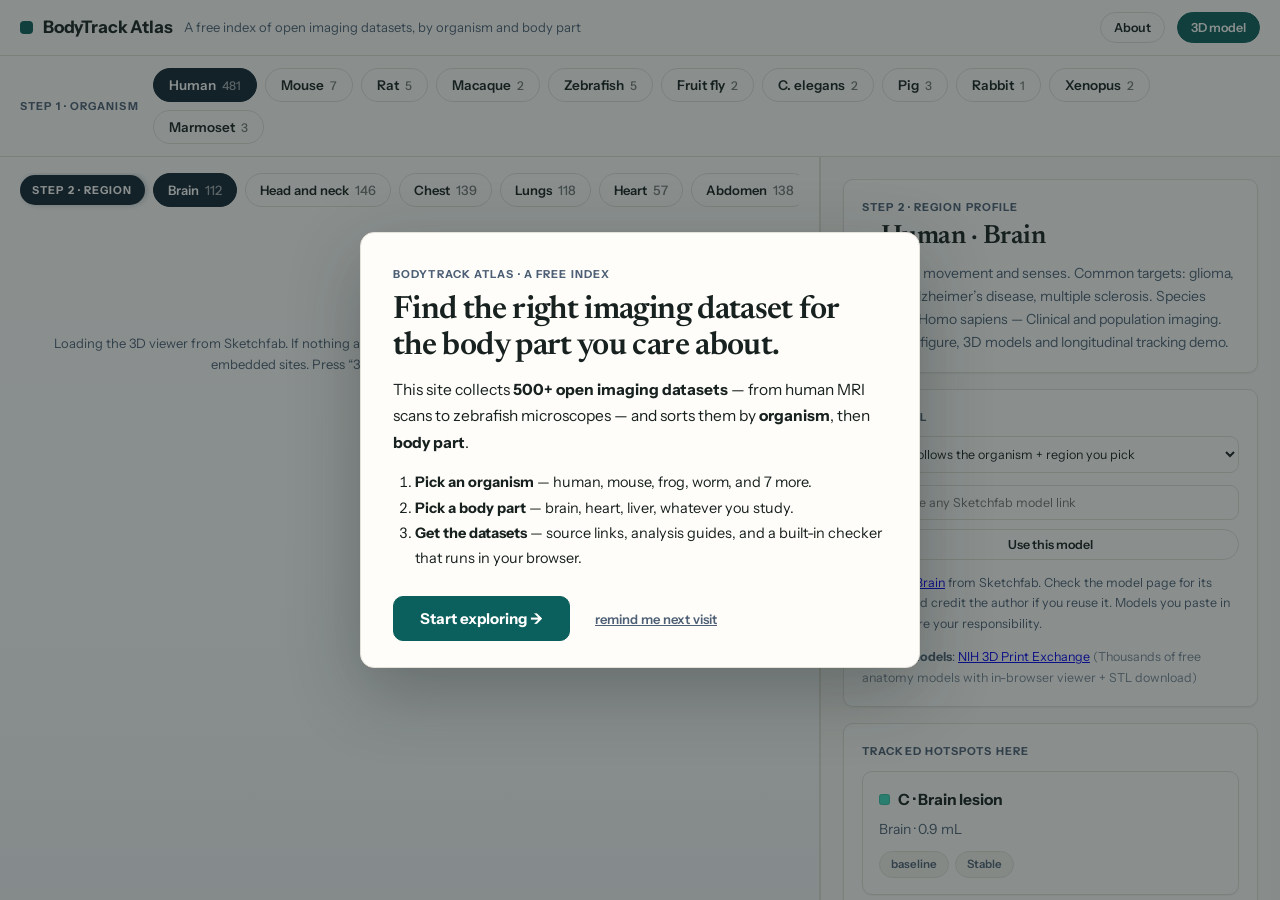
==== commit 38ffdb53: "Intro buttons now differ: Start dismisses forever, remind-me shows again next visit" ====
--- a/index.html
+++ b/index.html
@@ -116,7 +116,7 @@
 <li><b>Pick a body part</b> — brain, heart, liver, whatever you study.</li>
 <li><b>Get the datasets</b> — source links, analysis guides, and a built-in checker that runs in your browser.</li>
 </ol>
-<button class="introBtn" id="introNext">Start exploring →</button><button class="introSkip" id="introSkip">skip for now</button>
+<button class="introBtn" id="introNext">Start exploring →</button><button class="introSkip" id="introSkip" title="Close this time only — the intro will show again on your next visit">remind me next visit</button>
 </div></div>
 <div class="app is3d">
  <header class="bar"><div class="logo"><span class="orb"></span>BodyTrack Atlas</div><span class="sub">A free index of open imaging datasets, by organism and body part</span><div class="sp"></div><button id="bAbout">About</button><button id="b3d" aria-pressed="true">3D model</button><button id="bPin" aria-pressed="true">Hotspots</button><button id="bTint" aria-pressed="true">Skin</button><button id="bMus" aria-pressed="false">Muscles</button><button id="bBone" aria-pressed="false">Skeleton</button><button id="bOrg" aria-pressed="true">Organs</button><button id="bBack" aria-pressed="false">Back view</button></header>
@@ -137,7 +137,7 @@
   <div class="card"><h3>Tracked hotspots here</h3><div id="hs" style="display:flex;flex-direction:column;gap:8px"></div></div>
   <div class="card"><h3>Alerts for this scan</h3><div id="al"></div></div>
    <h3 class="hh">Datasets for this body part</h3>
-   <div class="card" id="db"><h3>Step 3 · Datasets — analyse in place</h3><div id="stats"><div class="empty">Loading collection stats…</div></div><div class="btnRow" style="margin-top:10px"><button class="btnSm" id="expCsv">Export CSV</button><button class="btnSm" id="expJson">Export JSON</button></div><p class="note" style="margin:8px 0 0">Every entry below has a verified source link plus an <b>Analyse</b> panel: mirrors, viewer handoff, suggested pipeline, citation, and a built-in image/CSV analyser that runs fully in your browser.</p></div>
+   <div class="card" id="db"><h3>Step 3 · Datasets — analyse in place</h3><div id="stats"><div class="empty">Loading collection stats…</div></div><div class="btnRow" style="margin-top:10px"><button class="btnSm" id="expCsv">Export CSV</button><button class="btnSm" id="expJson">Export JSON</button><button class="btnSm" id="shareBtn">Copy view link</button><button class="btnSm" id="favBtn" aria-pressed="false">☆ Saved (<span id="favN">0</span>)</button></div><div class="btnRow" style="margin-top:8px;align-items:center"><select id="sortSel" aria-label="Sort datasets" style="width:auto;flex:1;min-width:150px"><option value="rel">Sort: relevance</option><option value="az">Sort: name A–Z</option><option value="fmt">Sort: format</option></select><label class="note" style="display:flex;gap:6px;align-items:center;cursor:pointer"><input type="checkbox" id="freeOnly" style="width:auto;accent-color:var(--a)"> Free access only</label></div><p class="note" style="margin:8px 0 0">Every entry below has a verified source link plus an <b>Analyse</b> panel: mirrors, viewer handoff, suggested pipeline, citation, and a built-in image/CSV analyser that runs fully in your browser.</p></div>
    <input type="search" id="q" placeholder="Filter by name, modality or condition" aria-label="Filter datasets">
   <div id="dl" style="display:flex;flex-direction:column;gap:10px" aria-live="polite"></div>
   <details class="card"><summary>Add your own dataset</summary>
@@ -715,6 +715,12 @@
  X('Xenbase knowledgebase','https://www.xenbase.org/','Genomics, expression, images','Genotype to phenotype','Mixed','Free access',['embryo'],'Central Xenopus resource: genomes, gene expression, phenotypes and developmental images.',['xenopus']));
 let U=[];try{U=JSON.parse(localStorage.getItem('ntatlas')||'[]')}catch(e){}
 let sel='brain',hover=null,spin=true,curOrg='human';
+let FAV=[];try{FAV=JSON.parse(localStorage.getItem('bodytrack_fav')||'[]')}catch(e){}
+let favOnly=false;
+const favKey=d=>d.n+'|'+(d.u||'');
+function isFav(d){return FAV.includes(favKey(d))}
+function toggleFav(d){const k=favKey(d);FAV=FAV.includes(k)?FAV.filter(x=>x!==k):FAV.concat(k);try{localStorage.setItem('bodytrack_fav',JSON.stringify(FAV))}catch(e){}const n=$('favN');if(n)n.textContent=FAV.length}
+function shareState(){try{history.replaceState(null,'','#o='+curOrg+'&r='+sel+'&q='+encodeURIComponent($('q').value))}catch(e){}}
 
 const CASE={months:[0,3,6,9,12,15],
  lesions:[{id:'A',name:'Lung nodule',r:'lungs',pos:[-.3,.8,.22],color:'#ff5d73',v:[2.1,3.4,4.8,3,1.9,1.4]},
@@ -743,7 +749,12 @@
 function list(){
   const q=$('q').value.toLowerCase().trim(),r=REG[sel],org=ORGANISMS[curOrg];
   $('rn').innerHTML=(r.c?'<span class="sw" style="background:#'+r.c.toString(16).padStart(6,'0')+'"></span>':'')+org.n+' · '+r.n;$('rd').textContent=r.d+' Species context: '+org.sci+' — '+org.d;
-  const pool=all(),ds=pool.filter(d=>has(d,sel)&&(!q||[d.n,d.mod,d.c,d.t].join(' ').toLowerCase().includes(q))).sort((a,b)=>(a.r.includes('all')?1:0)-(b.r.includes('all')?1:0));
+  const pool=all();
+  let ds=pool.filter(d=>has(d,sel)&&(!q||[d.n,d.mod,d.c,d.t].join(' ').toLowerCase().includes(q)));
+  if(favOnly)ds=ds.filter(d=>isFav(d));
+  if($('freeOnly')&&$('freeOnly').checked)ds=ds.filter(d=>/free download|free access/i.test(d.a||''));
+  const so=$('sortSel')?$('sortSel').value:'rel';
+  ds=ds.sort(so==='az'?(a,b)=>a.n.localeCompare(b.n):so==='fmt'?(a,b)=>String(a.f||'').localeCompare(String(b.f||'')):(a,b)=>(a.r.includes('all')?1:0)-(b.r.includes('all')?1:0));
   window._view=ds;
   $('dl').innerHTML=ds.length?ds.map(d=>{const gi=pool.indexOf(d);
     const fmt=(d.f||'').toLowerCase(),isDicom=/dicom/.test(fmt),isNifti=/nifti|bids/.test(fmt),isImg=/png|jpeg|jpg|tiff/.test(fmt);
@@ -751,11 +762,13 @@
     if(isDicom)tools+='<span><a style="margin:0" href="https://viewer.ohif.org/" target="_blank" rel="noopener noreferrer">Open in OHIF Viewer</a></span>';
     if(isNifti)tools+='<span><a style="margin:0" href="https://volview.kitware.com/" target="_blank" rel="noopener noreferrer">Open in VolView</a></span>';
     if(isImg)tools+='<span>Image-ready: use Analyse tab below</span>';
-    return '<div class="ds"><b>'+esc(d.n)+'</b>'+(d.u&&/^https?:\/\//.test(d.u)?'<a href="'+esc(d.u)+'" target="_blank" rel="noopener noreferrer">Source</a>':'')+'<p>'+esc(d.t||'')+'</p><div class="tg"><span>'+esc(d.mod||'')+'</span>'+(d.c?'<span>'+esc(d.c)+'</span>':'')+(d.f?'<span>'+esc(d.f)+'</span>':'')+(d.a?'<span>'+esc(d.a)+'</span>':'')+(d.r.includes('all')&&sel!=='all'?'<span>Whole-body set</span>':'')+(d.mine?'<span class="me">Added by you</span>':'')+'</div><div class="btnRow" style="margin-top:9px"><button class="btnSm btnPrimary" data-wb="'+gi+'">Analyse in site</button>'+(d.u?'<button class="btnSm" data-copy="'+esc(d.u)+'">Copy link</button>':'')+'</div>'+(tools?'<div class="tg">'+tools+'</div>':'')+'</div>'}).join(''):'<div class="empty">No datasets listed for this region yet. Add one below.</div>';
+    return '<div class="ds"><b>'+esc(d.n)+'</b>'+(d.u&&/^https?:\/\//.test(d.u)?'<a href="'+esc(d.u)+'" target="_blank" rel="noopener noreferrer">Source</a>':'')+'<p>'+esc(d.t||'')+'</p><div class="tg"><span>'+esc(d.mod||'')+'</span>'+(d.c?'<span>'+esc(d.c)+'</span>':'')+(d.f?'<span>'+esc(d.f)+'</span>':'')+(d.a?'<span>'+esc(d.a)+'</span>':'')+(d.r.includes('all')&&sel!=='all'?'<span>Whole-body set</span>':'')+(d.mine?'<span class="me">Added by you</span>':'')+'</div><div class="btnRow" style="margin-top:9px"><button class="btnSm btnPrimary" data-wb="'+gi+'">Analyse in site</button>'+(d.u?'<button class="btnSm" data-copy="'+esc(d.u)+'">Copy link</button>':'')+'<button class="btnSm" data-fv="'+gi+'">'+(isFav(d)?'★ Saved':'☆ Save')+'</button>'+'</div>'+(tools?'<div class="tg">'+tools+'</div>':'')+'</div>'}).join(''):'<div class="empty">No datasets listed for this region yet. Add one below.</div>';
   const qq=(QK[sel]||'medical imaging')+' '+ORGANISMS[curOrg].n;$('dl').innerHTML+='<div class="ds"><b>Search everywhere for '+esc(ORGANISMS[curOrg].n+' '+REG[sel].n)+'</b><p>No list covers every dataset. These open live searches for '+esc(qq)+'.</p><div class="tg">'+[['Google Dataset Search','https://datasetsearch.research.google.com/search?query=',1],['Kaggle','https://www.kaggle.com/search?q=',1],['Zenodo','https://zenodo.org/search?q=',1],['Hugging Face','https://huggingface.co/datasets?search=',1],['Grand Challenge','https://grand-challenge.org/challenges/'],['TCIA collections','https://www.cancerimagingarchive.net/browse-collections/'],['PhysioNet','https://physionet.org/about/database/']].map(l=>'<span><a style="margin:0" href="'+l[1]+(l[2]?encodeURIComponent(qq):'')+'" target="_blank" rel="noopener noreferrer">'+l[0]+'</a></span>').join('')+'</div></div>';
   renderStats();
   [...document.querySelectorAll('[data-wb]')].forEach(b=>b.onclick=()=>openWb(+b.dataset.wb));
-  [...document.querySelectorAll('[data-copy]')].forEach(b=>b.onclick=()=>{navigator.clipboard&&navigator.clipboard.writeText(b.dataset.copy);b.textContent='Copied';setTimeout(()=>b.textContent='Copy link',1200)})}
+  [...document.querySelectorAll('[data-copy]')].forEach(b=>b.onclick=()=>{navigator.clipboard&&navigator.clipboard.writeText(b.dataset.copy);b.textContent='Copied';setTimeout(()=>b.textContent='Copy link',1200)});
+  [...document.querySelectorAll('[data-fv]')].forEach(b=>b.onclick=()=>{toggleFav(all()[+b.dataset.fv]);list();renderOrgBtns()});
+  shareState()}
 function renderStats(){
   const pool=all().filter(d=>(d.o||['human']).includes(curOrg)),n=pool.length;
   const free=pool.filter(d=>/free download|free access/i.test(d.a||'')).length;
@@ -763,7 +776,8 @@
   const cred=pool.filter(d=>/credential|application|licence|kaggle/i.test(d.a||'')).length;
   const shown=(window._view||[]).length;
   const org=ORGANISMS[curOrg];
-  $('stats').innerHTML='<div class="note" style="margin-bottom:6px"><b>'+esc(org.n)+'</b> <span style="opacity:.75">'+esc(org.sci)+'</span> · '+esc(org.d)+'</div><div class="statGrid"><div class="s"><b>'+n+'</b><span>'+esc(org.n)+' indexed</span></div><div class="s"><b>'+shown+'</b><span>In this view</span></div><div class="s"><b>'+free+'</b><span>Free access</span></div><div class="s"><b>'+(reg+cred)+'</b><span>Reg / access</span></div></div>'}
+  $('stats').innerHTML='<div class="note" style="margin-bottom:6px"><b>'+esc(org.n)+'</b> <span style="opacity:.75">'+esc(org.sci)+'</span> · '+esc(org.d)+'</div><div class="statGrid"><div class="s"><b>'+n+'</b><span>'+esc(org.n)+' indexed</span></div><div class="s"><b>'+shown+'</b><span>In this view</span></div><div class="s"><b>'+free+'</b><span>Free access</span></div><div class="s"><b>'+(reg+cred)+'</b><span>Reg / access</span></div></div>'+modChart()}
+function modChart(){const rows=(window._view||[]),m={};rows.forEach(d=>{const k=String(d.mod||'Other').split(',')[0].trim().slice(0,22)||'Other';m[k]=(m[k]||0)+1});const top=Object.entries(m).sort((a,b)=>b[1]-a[1]).slice(0,5);if(!top.length||!top[0][1])return '';const mx=top[0][1];return '<div style="margin-top:10px;font-size:10px;font-weight:700;letter-spacing:.08em;text-transform:uppercase;color:var(--muted)">Top modalities in view</div>'+top.map(x=>'<div style="display:flex;gap:8px;align-items:center;margin-top:5px;font-size:12px"><span style="min-width:110px;white-space:nowrap;overflow:hidden;text-overflow:ellipsis">'+esc(x[0])+'</span><span style="flex:1;height:8px;background:var(--line-soft);border-radius:99px;overflow:hidden"><span style="display:block;height:100%;width:'+Math.round(x[1]/mx*100)+'%;background:var(--a);border-radius:99px"></span></span><b style="min-width:28px;text-align:right;font-variant-numeric:tabular-nums">'+x[1]+'</b></div>').join('')}
 function mirrors(d){
   const q=encodeURIComponent(d.n+' '+(ORGANISMS[curOrg]?ORGANISMS[curOrg].n:''));
   return [['Source page',d.u],['Kaggle search','https://www.kaggle.com/search?q='+q],['Zenodo search','https://zenodo.org/search?q='+q],['Hugging Face','https://huggingface.co/datasets?search='+q],['Google Dataset Search','https://datasetsearch.research.google.com/search?query='+q],['Grand Challenge','https://grand-challenge.org/challenges/']].filter(x=>x[1]).map(x=>'<span><a style="margin:0" href="'+esc(x[1])+'" target="_blank" rel="noopener noreferrer">'+esc(x[0])+'</a></span>').join('')}
@@ -802,6 +816,10 @@
 function dlFile(name,text){const a=document.createElement('a');a.href=URL.createObjectURL(new Blob([text],{type:'text/plain'}));a.download=name;a.click();setTimeout(()=>URL.revokeObjectURL(a.href),2000)}
 $('expCsv').onclick=()=>{const rows=window._view||[];const q=s=>'"'+String(s??'').replace(/"/g,'""')+'"';dlFile('bodytrack-'+curOrg+'-datasets.csv','name,species,url,modality,condition,format,access,regions,notes\n'+rows.map(d=>[d.n,(d.o||['human']).join('|'),d.u,d.mod,d.c,d.f,d.a,d.r.join('|'),d.t].map(q).join(',')).join('\n'))};
 $('expJson').onclick=()=>dlFile('bodytrack-'+curOrg+'-datasets.json',JSON.stringify({organism:curOrg,datasets:window._view||[]},null,2));
+$('favN').textContent=FAV.length;
+$('favBtn').onclick=e=>{favOnly=!favOnly;e.currentTarget.setAttribute('aria-pressed',favOnly);e.currentTarget.innerHTML=(favOnly?'★ Showing saved':'☆ Saved')+' (<span id="favN">'+FAV.length+'</span>)';list()};
+$('sortSel').onchange=list;$('freeOnly').onchange=list;
+$('shareBtn').onclick=()=>{shareState();const u=location.href;if(navigator.clipboard)navigator.clipboard.writeText(u);$('shareBtn').textContent='Link copied';setTimeout(()=>$('shareBtn').textContent='Copy view link',1500)};
 Object.keys(REG).forEach(k=>{const o=document.createElement('option');o.value=k;o.textContent=k==='all'?'All regions':REG[k].n;$('aR').appendChild(o)});
 $('aB').onclick=()=>{const n=$('aN').value.trim();if(!n){$('aS').textContent='Enter a dataset name.';return}
   const r=$('aR').value;U.push({n,mod:$('aM').value.trim(),u:$('aU').value.trim(),t:$('aT').value.trim(),r:[r],o:[curOrg],mine:true});
@@ -865,7 +883,8 @@
 $('b3d').onclick=e=>{flipped=false;is3d=!is3d;e.currentTarget.setAttribute('aria-pressed',is3d);document.querySelector('.app').classList.toggle('is3d',is3d);show3()};
 $('mSel').onchange=()=>{custom=null;show3()};
 $('mB').onclick=()=>{const m=$('mU').value.match(/[0-9a-f]{32}/i);if(!m){$('mT').textContent='That link has no Sketchfab model ID. Copy the model page address from your browser.';return}custom=[m[0].toLowerCase(),'Your model'];show3()};
- buildMdl();showViewers();renderOrgBtns();select('brain');setT(0);
+ (function(){try{const h=location.hash.match(/o=([a-z]+)/),r=location.hash.match(/[?&]r=([a-z]+)/),qm=location.hash.match(/[?&]q=([^&]*)/);if(h&&ORGANISMS[h[1]]){curOrg=h[1];document.querySelector('.app').classList.toggle('nohuman',curOrg!=='human')}if(r&&(REG[r[1]]||r[1]==='all'))sel=r[1];if(qm)$('q').value=decodeURIComponent(qm[1])}catch(e){}})();
+ buildMdl();showViewers();renderOrgBtns();select(sel&&REG[sel]?sel:'brain');setT(0);
  try{if(localStorage.getItem('bodytrack_seen'))$('introWrap').classList.remove('open')}catch(e){}
  $('introNext').onclick=()=>{try{localStorage.setItem('bodytrack_seen','1')}catch(e){}$('introWrap').classList.remove('open')};
  $('introSkip').onclick=()=>$('introWrap').classList.remove('open');
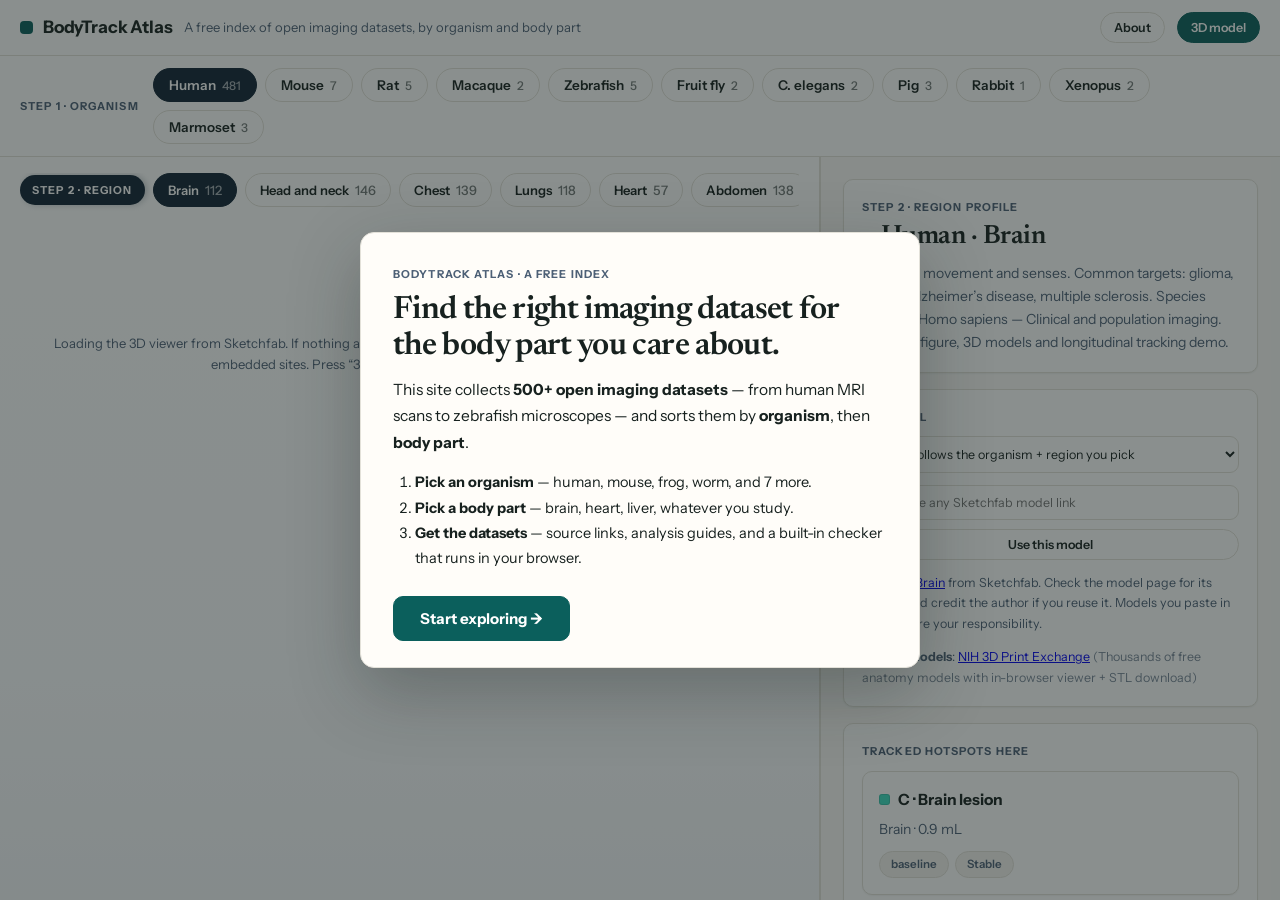
==== commit a11b1f7b: "Remove remind-me button from intro" ====
--- a/index.html
+++ b/index.html
@@ -116,7 +116,7 @@
 <li><b>Pick a body part</b> — brain, heart, liver, whatever you study.</li>
 <li><b>Get the datasets</b> — source links, analysis guides, and a built-in checker that runs in your browser.</li>
 </ol>
-<button class="introBtn" id="introNext">Start exploring →</button><button class="introSkip" id="introSkip" title="Close this time only — the intro will show again on your next visit">remind me next visit</button>
+<button class="introBtn" id="introNext">Start exploring →</button>
 </div></div>
 <div class="app is3d">
  <header class="bar"><div class="logo"><span class="orb"></span>BodyTrack Atlas</div><span class="sub">A free index of open imaging datasets, by organism and body part</span><div class="sp"></div><button id="bAbout">About</button><button id="b3d" aria-pressed="true">3D model</button><button id="bPin" aria-pressed="true">Hotspots</button><button id="bTint" aria-pressed="true">Skin</button><button id="bMus" aria-pressed="false">Muscles</button><button id="bBone" aria-pressed="false">Skeleton</button><button id="bOrg" aria-pressed="true">Organs</button><button id="bBack" aria-pressed="false">Back view</button></header>
@@ -152,6 +152,7 @@
    </div>
   </details>
    <p class="note">The built-in list names well-known public datasets as starting points. Always check each source for current access terms and licence. Entries you add are saved in this browser.</p>
+   <div class="card"><h3>Contact</h3><p class="note" style="margin:0">Spotted a broken link or want a dataset added? <a href="mailto:harshinisuresha7@gmail.com">harshinisuresha7@gmail.com</a></p></div>
   </aside>
  </div>
  <div class="wbWrap" id="wbWrap" role="dialog" aria-modal="true" aria-label="Dataset workbench"><div class="wb"><div class="wbHead"><div style="flex:1"><div style="font-size:10.5px;letter-spacing:.1em;text-transform:uppercase;color:var(--muted);font-weight:700">Dataset workbench · analyse in place</div><h2 id="wbTitle"></h2></div><button id="wbClose" aria-label="Close">Close</button></div><div class="wbBody" id="wbBody"></div></div></div>
@@ -887,7 +888,6 @@
  buildMdl();showViewers();renderOrgBtns();select(sel&&REG[sel]?sel:'brain');setT(0);
  try{if(localStorage.getItem('bodytrack_seen'))$('introWrap').classList.remove('open')}catch(e){}
  $('introNext').onclick=()=>{try{localStorage.setItem('bodytrack_seen','1')}catch(e){}$('introWrap').classList.remove('open')};
- $('introSkip').onclick=()=>$('introWrap').classList.remove('open');
  $('bAbout').onclick=()=>$('introWrap').classList.add('open');
 })();
 </script>
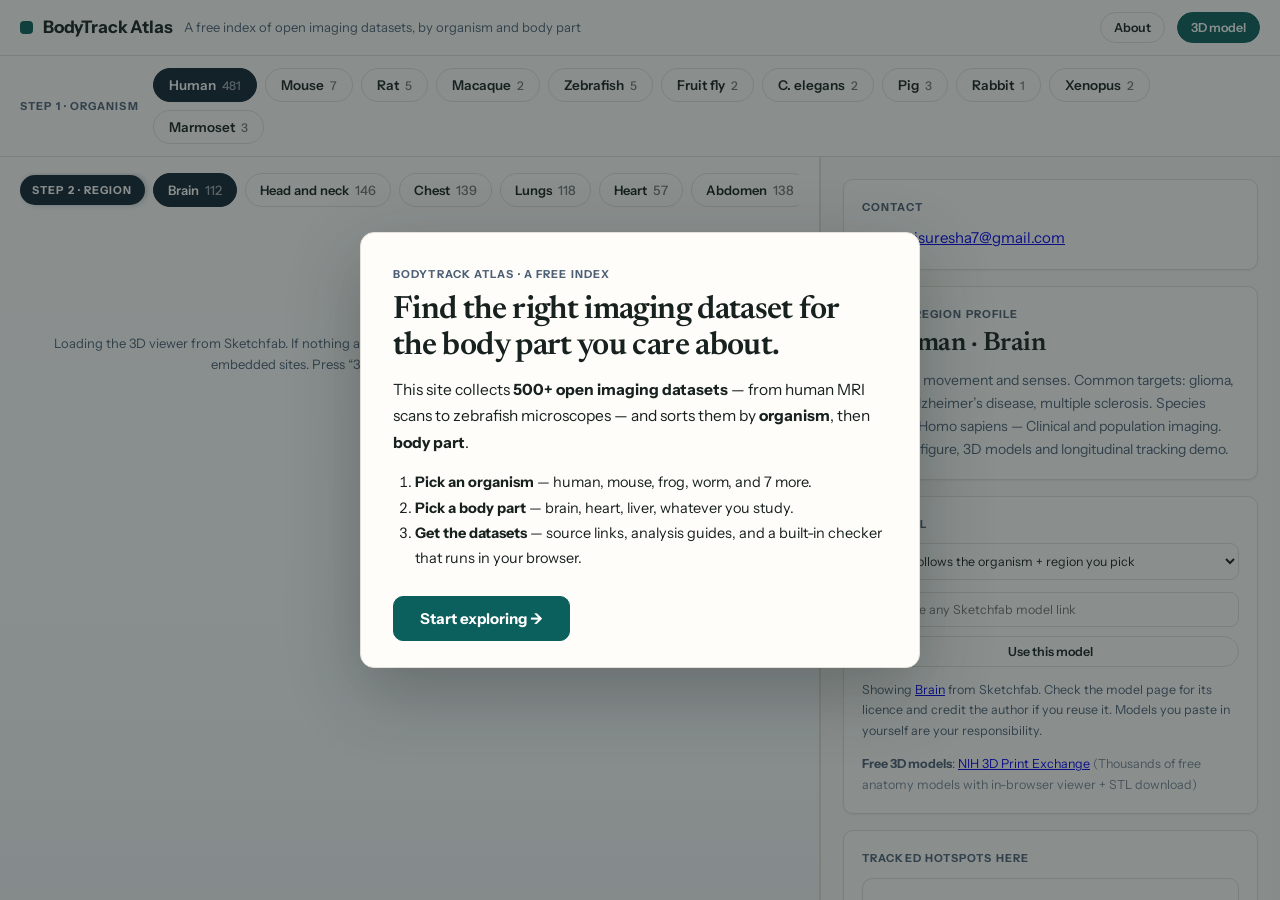
==== commit 9df68ee1: "Move Contact to top of sidebar, drop extra wording" ====
--- a/index.html
+++ b/index.html
@@ -131,6 +131,7 @@
   <div class="tlb"><button id="pl" aria-pressed="false">Play</button><div class="sl"><input type="range" id="tm" min="0" max="5" value="0" aria-label="Follow-up scan"><div class="ev" id="ev"></div></div><b id="tmL"></b></div>
  </section>
  <aside class="side">
+   <div class="card"><h3>Contact</h3><a href="mailto:harshinisuresha7@gmail.com">harshinisuresha7@gmail.com</a></div>
    <div class="card"><div style="font-size:11px;letter-spacing:.1em;text-transform:uppercase;color:var(--muted);font-weight:700;margin-bottom:6px">Step 2 · Region profile</div><h2 id="rn"></h2><p id="rd"></p></div>
   <div class="card" id="mc"><h3>3D model</h3><select id="mSel" aria-label="3D model"><option value="auto">Auto: follows the body part you pick</option><option value="mus">Muscles</option><option value="skel">Skeleton</option><option value="brain">Brain</option><option value="head">Head</option><option value="chest">Chest ribcage</option><option value="lungs">Lungs</option><option value="heart">Heart</option><option value="abdomen">Abdomen and digestive system</option><option value="liver">Liver</option><option value="stomach">Pancreas and spleen</option><option value="kidneys">Kidney</option><option value="intestines">Intestines</option><option value="spine">Spine</option><option value="joints">Knee joint</option><option value="pelvis">Pelvis</option><option value="arms">Arm</option><option value="legs">Leg bones</option></select>
    <div class="f"><input type="text" id="mU" placeholder="Or paste any Sketchfab model link" aria-label="Sketchfab model link"><button id="mB">Use this model</button></div><p class="note" id="mT"></p><div id="orgView"></div></div>
@@ -152,7 +153,6 @@
    </div>
   </details>
    <p class="note">The built-in list names well-known public datasets as starting points. Always check each source for current access terms and licence. Entries you add are saved in this browser.</p>
-   <div class="card"><h3>Contact</h3><p class="note" style="margin:0">Spotted a broken link or want a dataset added? <a href="mailto:harshinisuresha7@gmail.com">harshinisuresha7@gmail.com</a></p></div>
   </aside>
  </div>
  <div class="wbWrap" id="wbWrap" role="dialog" aria-modal="true" aria-label="Dataset workbench"><div class="wb"><div class="wbHead"><div style="flex:1"><div style="font-size:10.5px;letter-spacing:.1em;text-transform:uppercase;color:var(--muted);font-weight:700">Dataset workbench · analyse in place</div><h2 id="wbTitle"></h2></div><button id="wbClose" aria-label="Close">Close</button></div><div class="wbBody" id="wbBody"></div></div></div>
@@ -886,8 +886,8 @@
 $('mB').onclick=()=>{const m=$('mU').value.match(/[0-9a-f]{32}/i);if(!m){$('mT').textContent='That link has no Sketchfab model ID. Copy the model page address from your browser.';return}custom=[m[0].toLowerCase(),'Your model'];show3()};
  (function(){try{const h=location.hash.match(/o=([a-z]+)/),r=location.hash.match(/[?&]r=([a-z]+)/),qm=location.hash.match(/[?&]q=([^&]*)/);if(h&&ORGANISMS[h[1]]){curOrg=h[1];document.querySelector('.app').classList.toggle('nohuman',curOrg!=='human')}if(r&&(REG[r[1]]||r[1]==='all'))sel=r[1];if(qm)$('q').value=decodeURIComponent(qm[1])}catch(e){}})();
  buildMdl();showViewers();renderOrgBtns();select(sel&&REG[sel]?sel:'brain');setT(0);
- try{if(localStorage.getItem('bodytrack_seen'))$('introWrap').classList.remove('open')}catch(e){}
- $('introNext').onclick=()=>{try{localStorage.setItem('bodytrack_seen','1')}catch(e){}$('introWrap').classList.remove('open')};
+ $('introWrap').classList.add('open');
+ $('introNext').onclick=()=>$('introWrap').classList.remove('open');
  $('bAbout').onclick=()=>$('introWrap').classList.add('open');
 })();
 </script>
